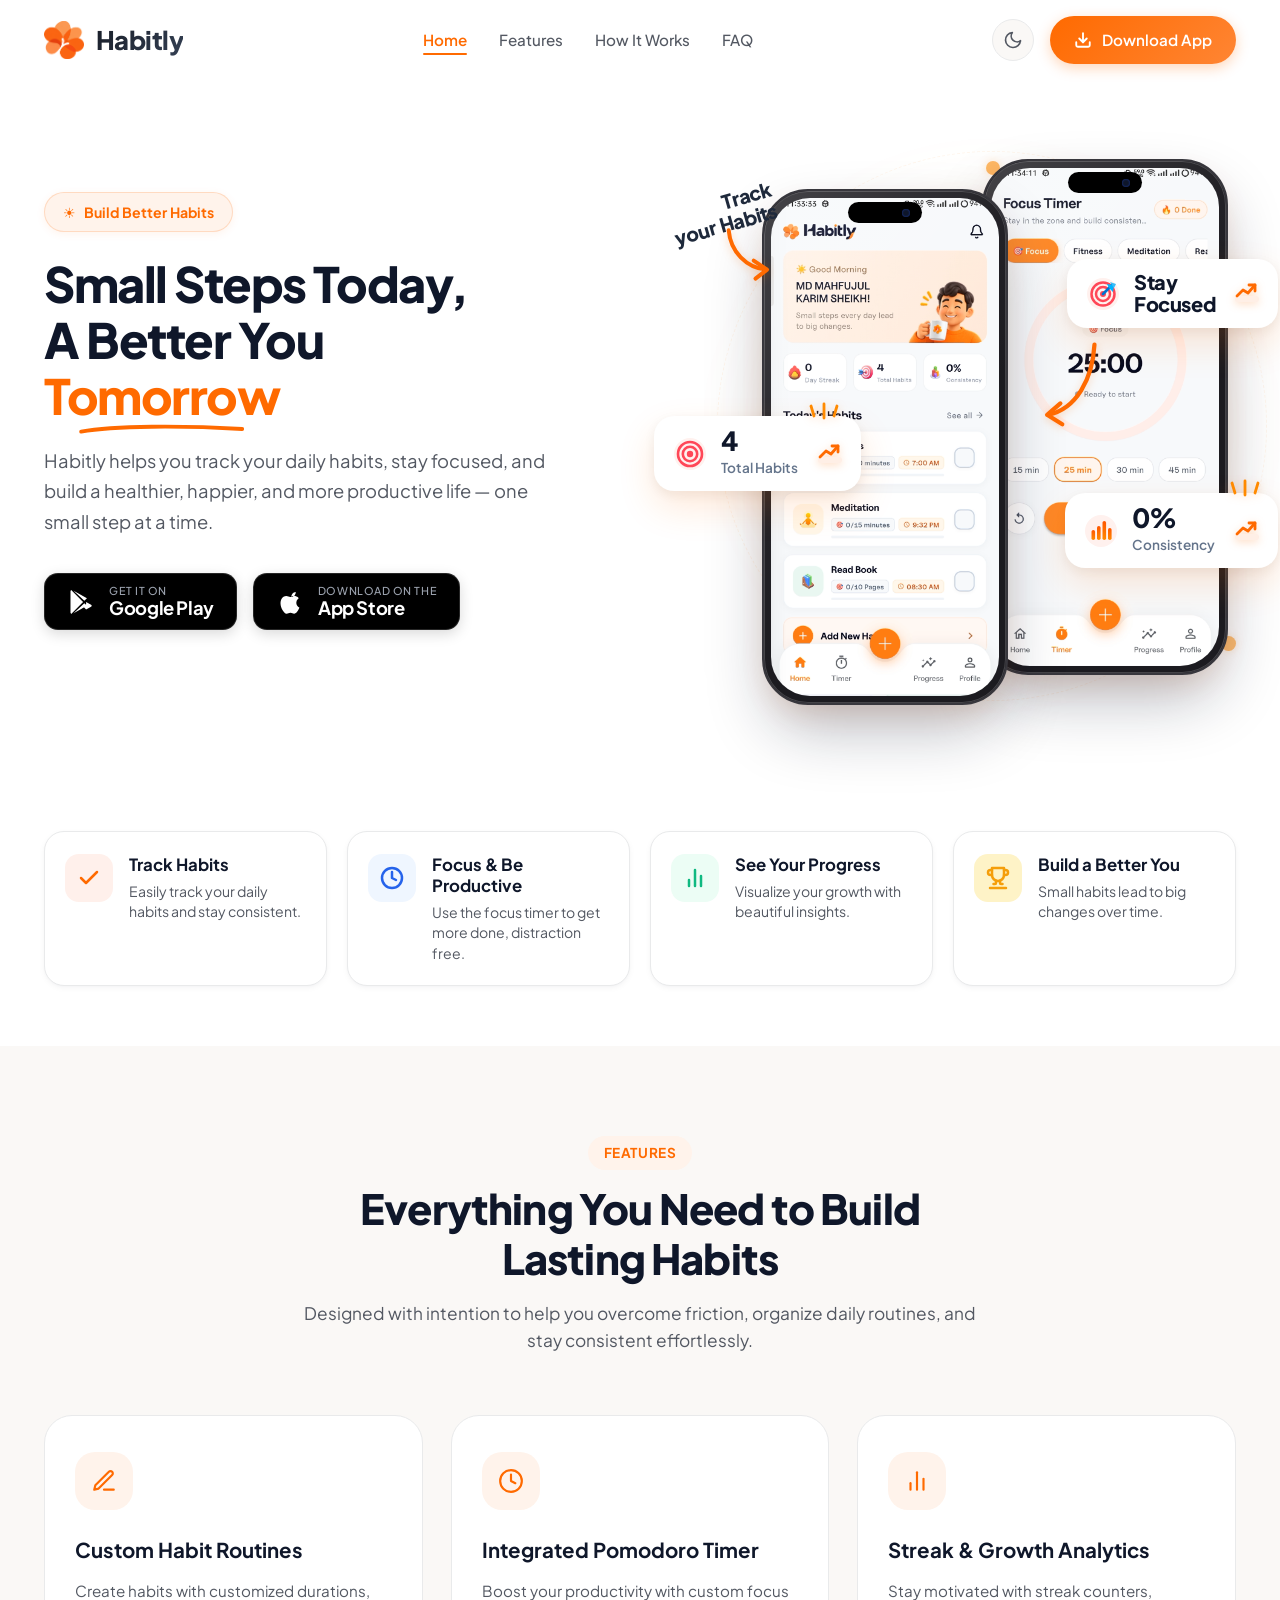
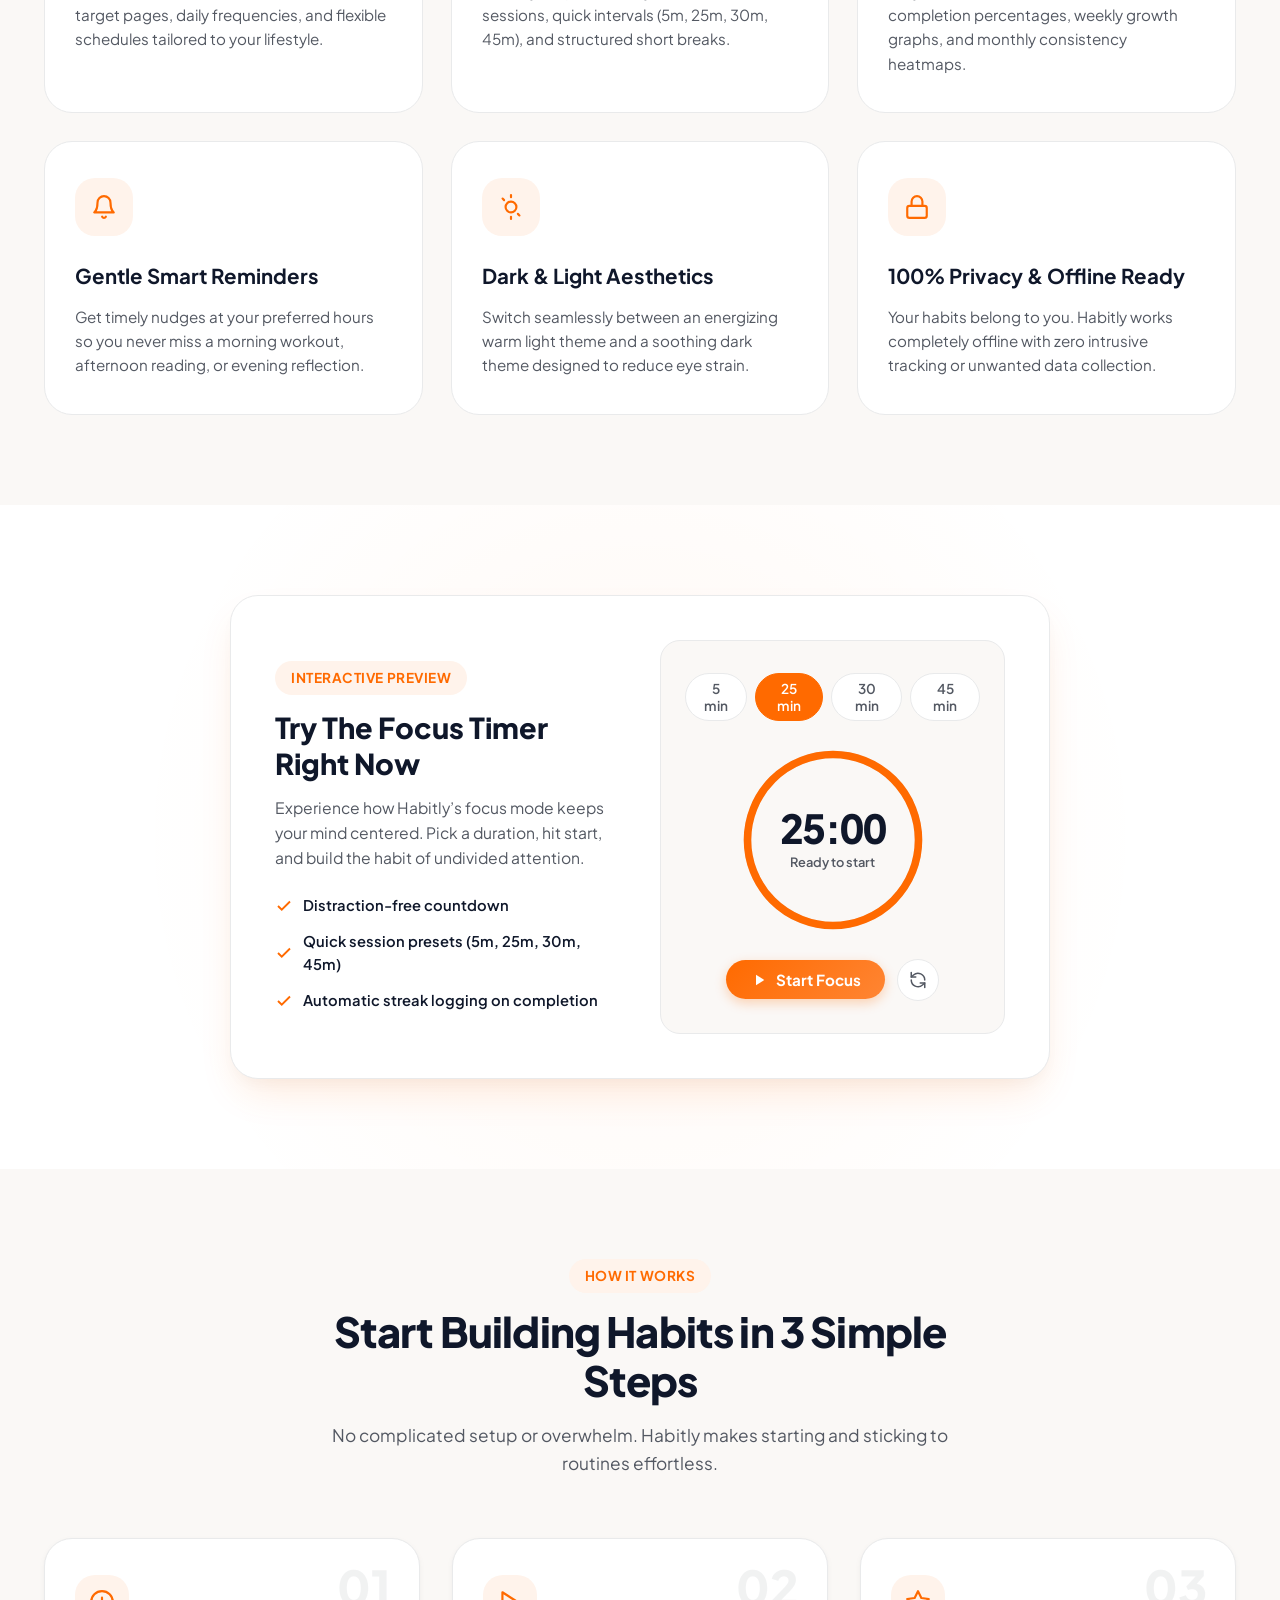
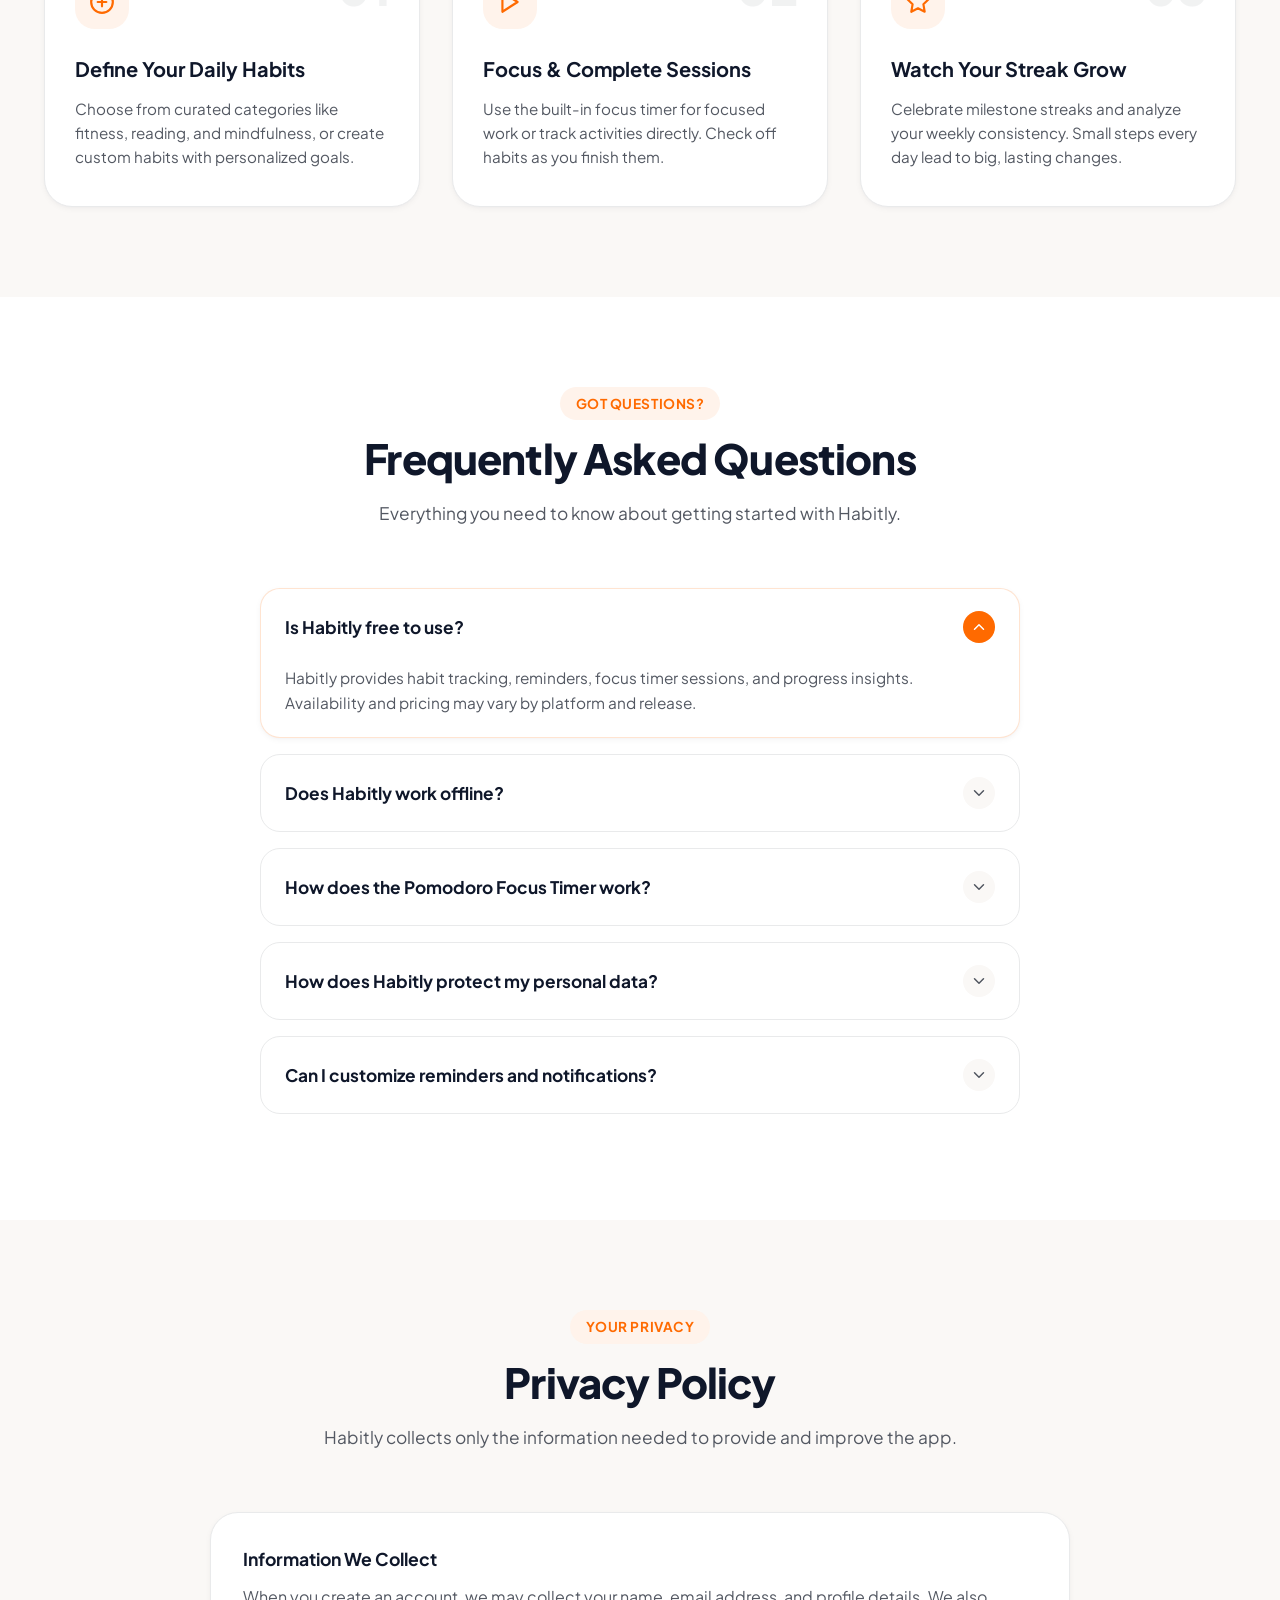
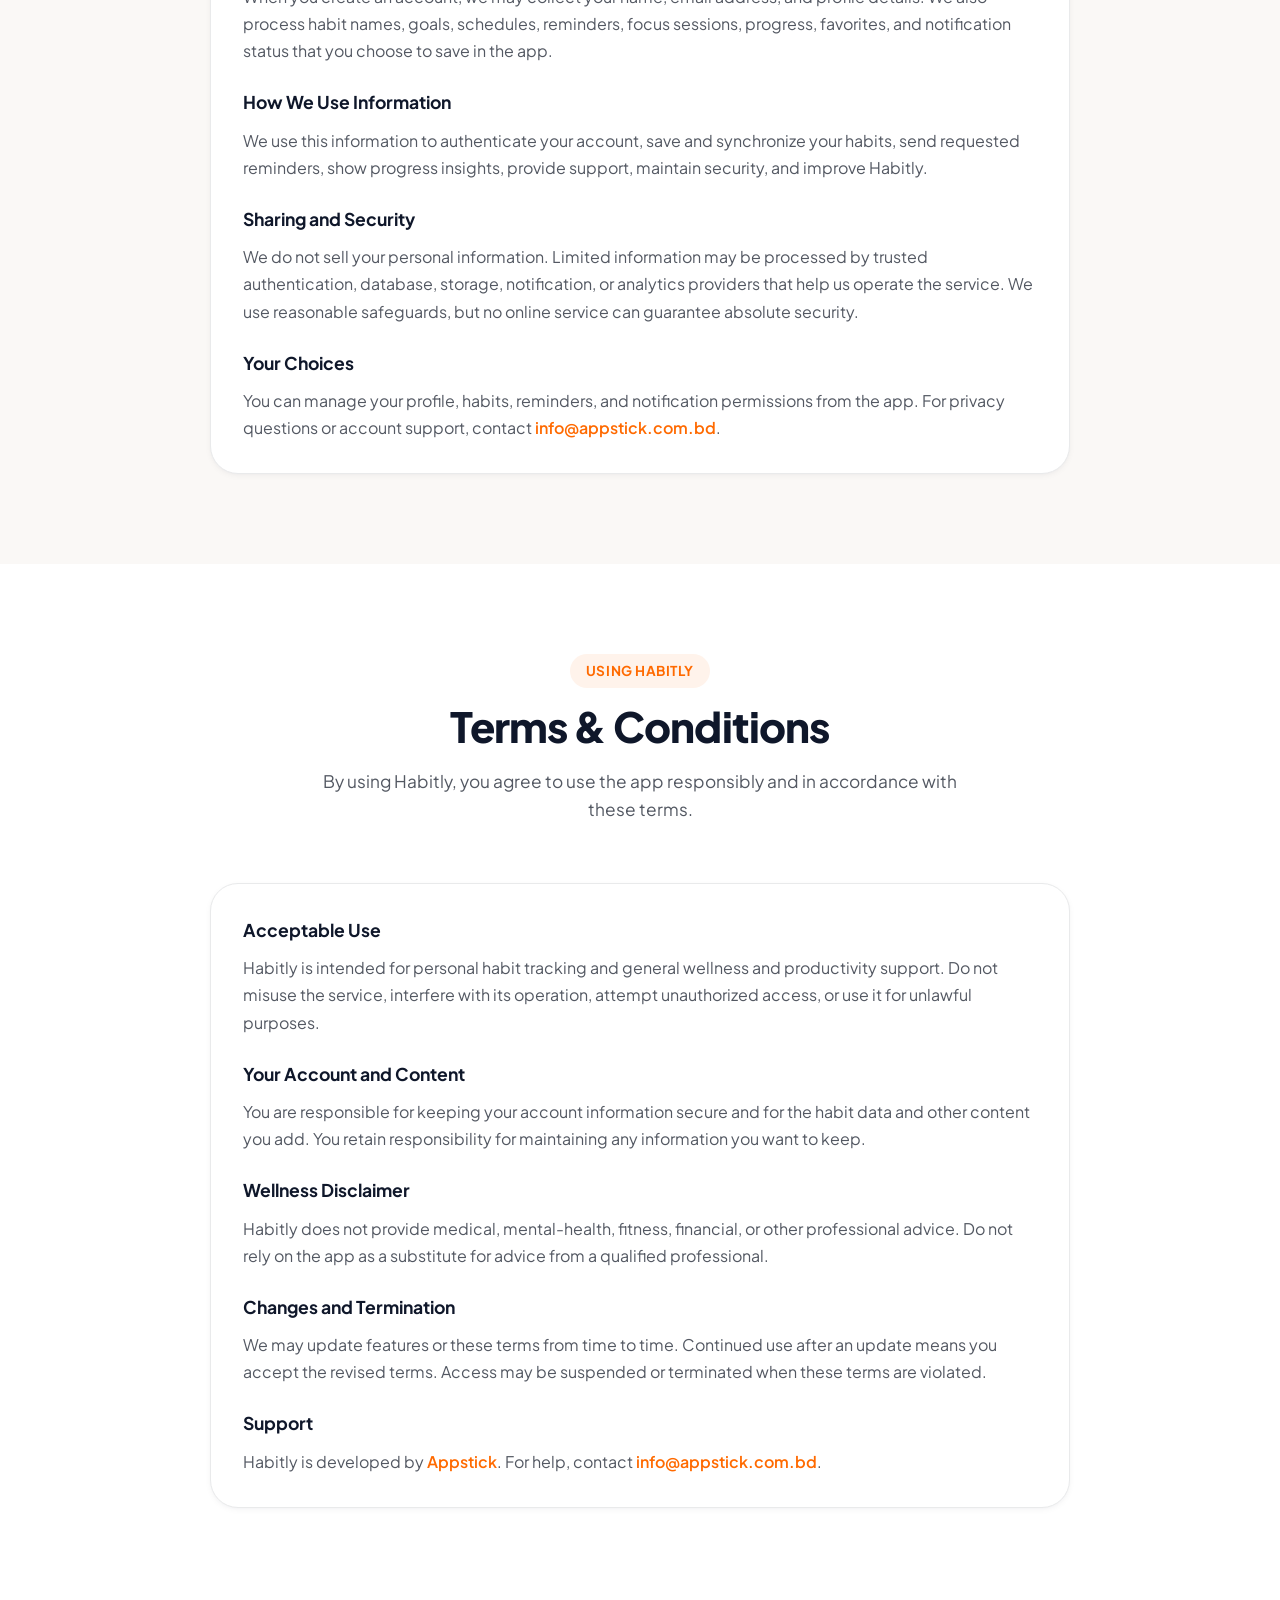
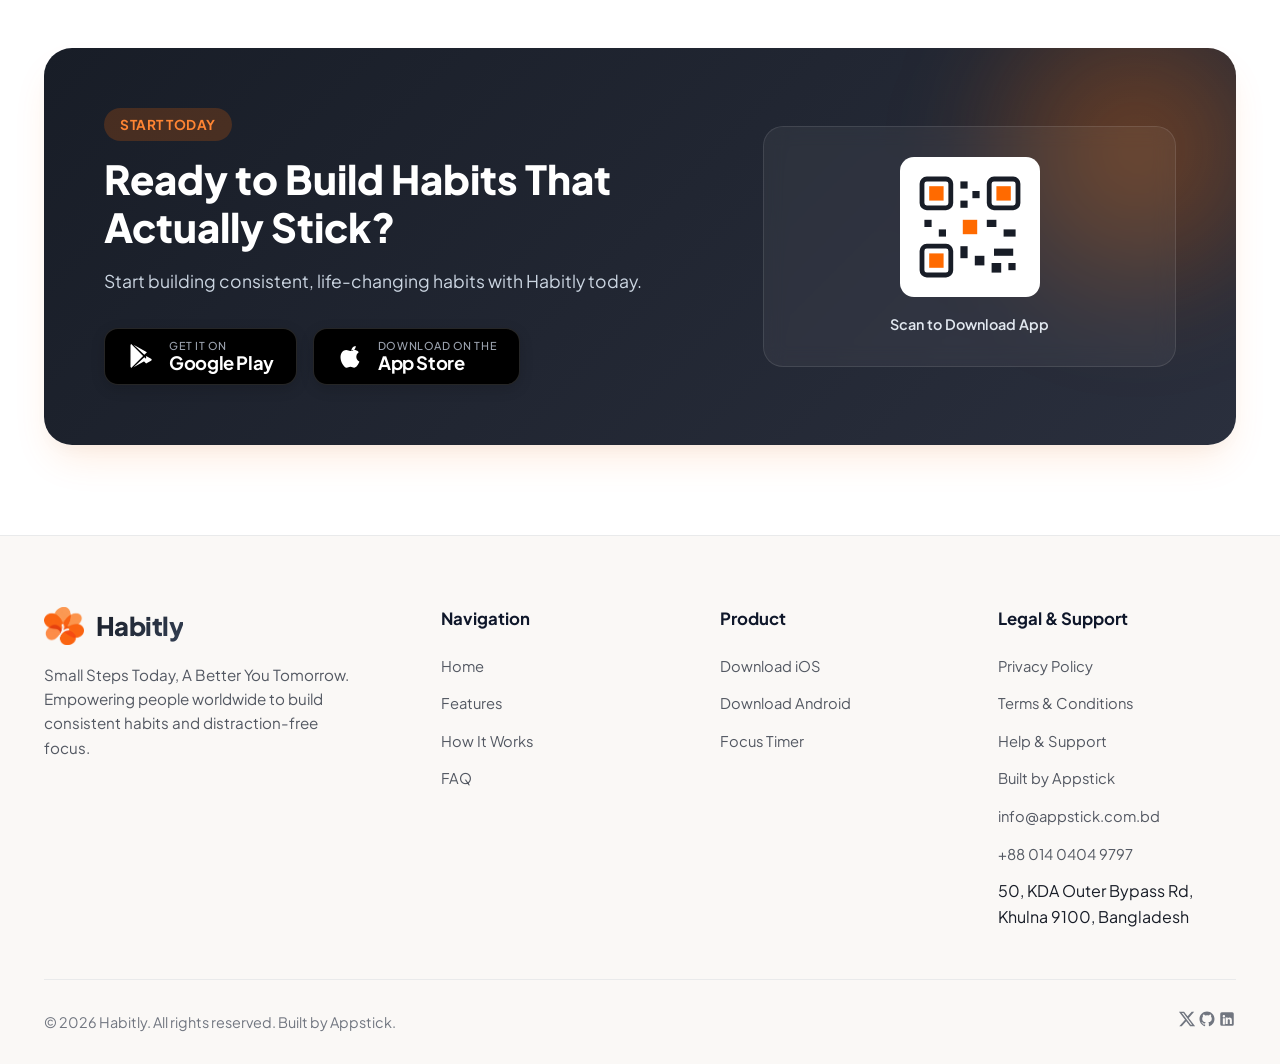
==== index.html @ b9124f7c "feat: initialize landing page with responsive design, interactive timer, and assets" ====
<!DOCTYPE html>
<html lang="en">
<head>
  <meta charset="UTF-8">
  <meta name="viewport" content="width=device-width, initial-scale=1.0">
  <title>Habitly - Small Steps Today, A Better You Tomorrow</title>
  <meta name="description" content="Habitly helps you track daily habits, stay focused with an integrated Pomodoro timer, and build a healthier, happier, and more productive life.">
  <meta name="keywords" content="habit tracker, focus timer, pomodoro, productivity app, daily habits, habitly">
  <meta name="author" content="Habitly Team">

  <!-- Open Graph / Meta -->
  <meta property="og:type" content="website">
  <meta property="og:title" content="Habitly - Small Steps Today, A Better You Tomorrow">
  <meta property="og:description" content="Track daily habits, stay focused, and visualize your progress with Habitly.">
  <meta property="og:image" content="assets/images/app_icon.png">

  <!-- Favicon -->
  <link rel="icon" type="image/png" href="assets/images/favicon.png">

  <!-- Google Fonts: Plus Jakarta Sans & Caveat -->
  <link rel="preconnect" href="https://fonts.googleapis.com">
  <link rel="preconnect" href="https://fonts.gstatic.com" crossorigin>
  <link href="https://fonts.googleapis.com/css2?family=Caveat:wght@600;700&family=Plus+Jakarta+Sans:wght@400;500;600;700;800&display=swap" rel="stylesheet">

  <!-- Main Stylesheet -->
  <link rel="stylesheet" href="assets/css/style.css">
</head>
<body>

  <!-- ==========================================================================
       Header & Navigation
       ========================================================================== -->
  <header class="site-header">
    <div class="container">
      <nav class="navbar" aria-label="Main Navigation">
        <!-- Brand Logo -->
        <a href="#home" class="brand-logo" aria-label="Habitly Home">
          <img src="assets/images/app_icon.png" alt="Habitly Logo Icon" class="brand-icon">
          <span class="brand-name">Habitly</span>
        </a>

        <!-- Desktop Navigation Menu -->
        <ul class="nav-menu">
          <li><a href="#home" class="nav-link active">Home</a></li>
          <li><a href="#features" class="nav-link">Features</a></li>
          <li><a href="#how-it-works" class="nav-link">How It Works</a></li>
          <li><a href="#faq" class="nav-link">FAQ</a></li>
        </ul>

        <!-- Header Actions -->
        <div class="header-actions">
          <!-- Theme Toggle -->
          <button id="theme-toggle-btn" class="theme-toggle-btn" aria-label="Toggle dark/light mode">
            <!-- Moon icon (for light mode) -->
            <svg class="moon-icon" width="20" height="20" viewBox="0 0 24 24" fill="none" stroke="currentColor" stroke-width="2" stroke-linecap="round" stroke-linejoin="round">
              <path d="M21 12.79A9 9 0 1 1 11.21 3 7 7 0 0 0 21 12.79z"></path>
            </svg>
            <!-- Sun icon (for dark mode) -->
            <svg class="sun-icon" width="20" height="20" viewBox="0 0 24 24" fill="none" stroke="currentColor" stroke-width="2" stroke-linecap="round" stroke-linejoin="round">
              <circle cx="12" cy="12" r="5"></circle>
              <line x1="12" y1="1" x2="12" y2="3"></line>
              <line x1="12" y1="21" x2="12" y2="23"></line>
              <line x1="4.22" y1="4.22" x2="5.64" y2="5.64"></line>
              <line x1="18.36" y1="18.36" x2="19.78" y2="19.78"></line>
              <line x1="1" y1="12" x2="3" y2="12"></line>
              <line x1="21" y1="12" x2="23" y2="12"></line>
              <line x1="4.22" y1="19.78" x2="5.64" y2="18.36"></line>
              <line x1="18.36" y1="5.64" x2="19.78" y2="4.22"></line>
            </svg>
          </button>

          <!-- Download App CTA -->
          <a href="#download" class="btn-primary">
            <svg width="18" height="18" viewBox="0 0 24 24" fill="none" stroke="currentColor" stroke-width="2.5" stroke-linecap="round" stroke-linejoin="round">
              <path d="M21 15v4a2 2 0 0 1-2 2H5a2 2 0 0 1-2-2v-4"></path>
              <polyline points="7 10 12 15 17 10"></polyline>
              <line x1="12" y1="15" x2="12" y2="3"></line>
            </svg>
            <span>Download App</span>
          </a>

          <!-- Mobile Hamburger Toggle -->
          <button class="mobile-nav-toggle" aria-label="Open mobile menu">
            <span></span>
            <span></span>
            <span></span>
          </button>
        </div>
      </nav>
    </div>
  </header>

  <!-- ==========================================================================
       Hero Section
       ========================================================================== -->
  <section class="hero-section" id="home">
    <div class="container">
      <div class="hero-grid">

        <!-- Left Column: Copy & CTAs -->
        <div class="hero-content">
          <!-- Badge -->
          <div class="hero-badge">
            <span>☀️</span>
            <span>Build Better Habits</span>
          </div>

          <!-- Main Headline -->
          <h1 class="hero-title">
            Small Steps Today, <br>
            A Better You <br>
            <span class="hero-title-highlight">
              Tomorrow
              <!-- Hand-drawn SVG Underline Effect -->
              <svg class="hero-title-brush" viewBox="0 0 190 16" fill="none" xmlns="http://www.w3.org/2000/svg">
                <path d="M3 11C40 4 120 4 187 8" stroke="#FF6A00" stroke-width="4.5" stroke-linecap="round"/>
              </svg>
            </span>
          </h1>

          <!-- Subtitle -->
          <p class="hero-subtitle">
            Habitly helps you track your daily habits, stay focused, and build a healthier, happier, and more productive life — one small step at a time.
          </p>

          <!-- Store Badges -->
          <div class="store-buttons">
            <!-- Google Play Button -->
            <a href="https://play.google.com" target="_blank" rel="noopener noreferrer" class="store-btn">
              <span class="store-btn-icon">
                <svg viewBox="0 0 24 24" fill="currentColor">
                  <path d="M3.609 1.814L13.793 12 3.61 22.186a1.996 1.996 0 0 1-.61-.954V2.768c.08-.363.292-.699.609-.954zm11.238 11.24l2.25 2.25-11.458 6.445 9.208-8.695zm0-2.108L5.639 2.25l11.457 6.446-2.249 2.25zm1.536 1.054l4.225 2.376c.799.45.799 1.187 0 1.636l-4.225 2.377-2.09-2.09 2.09-2.299z"/>
                </svg>
              </span>
              <div class="store-btn-text">
                <span class="store-btn-sub">GET IT ON</span>
                <span class="store-btn-main">Google Play</span>
              </div>
            </a>

            <!-- App Store Button -->
            <a href="https://apple.com/app-store" target="_blank" rel="noopener noreferrer" class="store-btn">
              <span class="store-btn-icon">
                <svg viewBox="0 0 24 24" fill="currentColor">
                  <path d="M18.71 19.5c-.83 1.24-1.71 2.45-3.05 2.47-1.34.03-1.77-.79-3.29-.79-1.53 0-2 .77-3.27.82-1.31.05-2.3-1.32-3.14-2.53C4.25 17 2.94 12.45 4.7 9.39c.87-1.52 2.43-2.48 4.12-2.51 1.28-.02 2.5.87 3.29.87.78 0 2.26-1.07 3.81-.91.65.03 2.47.26 3.64 1.98-.09.06-2.17 1.28-2.15 3.81.03 3.02 2.65 4.03 2.68 4.04-.03.07-.42 1.44-1.38 2.83M15.97 6.37c.63-.76 1.05-1.81.93-2.87-1 .04-2.18.66-2.83 1.42-.58.67-.99 1.74-.88 2.78 1.12.09 2.15-.57 2.78-1.33z"/>
                </svg>
              </span>
              <div class="store-btn-text">
                <span class="store-btn-sub">Download on the</span>
                <span class="store-btn-main">App Store</span>
              </div>
            </a>
          </div>

        </div>

        <!-- Right Column: Habitly App Showcase (Pixel-Perfect Coded Dual iPhone 15 Pro Showcase) -->
        <div class="hero-showcase" aria-label="Habitly App Showcase">
          <div class="showcase-stage">

            <!-- 1. Ambient Warm Glow & Concentric Waves -->
            <div class="stage-backdrop-glow" aria-hidden="true"></div>
            <div class="stage-backdrop-ring ring-1" aria-hidden="true"></div>
            <div class="stage-backdrop-ring ring-2" aria-hidden="true"></div>

            <!-- 2. Floating Orange Bokeh Dots -->
            <span class="stage-dot dot-1" aria-hidden="true"></span>
            <span class="stage-dot dot-2" aria-hidden="true"></span>
            <span class="stage-dot dot-3" aria-hidden="true"></span>
            <span class="stage-dot dot-4" aria-hidden="true"></span>
            <span class="stage-dot dot-5" aria-hidden="true"></span>

            <!-- 3. Top-Left Annotation: Track your Habits + Curved Doodle Arrow -->
            <div class="doodle-annotation doodle-track">
              <span class="doodle-text">Track<br>your Habits</span>
              <svg class="doodle-arrow arrow-track" viewBox="0 0 65 65" fill="none" xmlns="http://www.w3.org/2000/svg">
                <path d="M12 6 C 14 30, 32 48, 54 50" stroke="#FF6A00" stroke-width="4.5" stroke-linecap="round"/>
                <path d="M40 40 L 55 50 L 42 60" stroke="#FF6A00" stroke-width="4.5" stroke-linecap="round" stroke-linejoin="round"/>
              </svg>
            </div>

            <!-- 4. Left Phone Mockup: Home Dashboard (Tilted -6.5deg) -->
            <div class="phone-mockup phone-primary">
              <div class="phone-outer-frame">
                <!-- Dynamic Island -->
                <div class="phone-dynamic-island">
                  <span class="camera-lens"></span>
                </div>
                <!-- Glass Glare Reflection -->
                <div class="phone-glass-glare" aria-hidden="true"></div>
                <!-- App Screen Image -->
                <img
                  src="assets/images/screen_home.png"
                  alt="Habitly Daily Habits Dashboard"
                  class="phone-screen-img"
                  loading="eager"
                  draggable="false"
                >
              </div>
            </div>

            <!-- 5. Floating Badge 1: 4 Total Habits (Tilted -6.5deg, Left of Phone) -->
            <div class="floating-badge badge-habits">
              <!-- Radiant Sparkles Above -->
              <svg class="badge-sparkles sparkles-card1" width="30" height="18" viewBox="0 0 30 18" fill="none" xmlns="http://www.w3.org/2000/svg">
                <line x1="5" y1="14" x2="2" y2="4" stroke="#FF8A00" stroke-width="2.8" stroke-linecap="round"/>
                <line x1="15" y1="16" x2="15" y2="2" stroke="#FF8A00" stroke-width="2.8" stroke-linecap="round"/>
                <line x1="25" y1="14" x2="28" y2="4" stroke="#FF8A00" stroke-width="2.8" stroke-linecap="round"/>
              </svg>
              <div class="badge-card">
                <!-- Concentric Target Icon -->
                <div class="badge-icon-wrap target-icon">
                  <svg width="34" height="34" viewBox="0 0 34 34" fill="none" xmlns="http://www.w3.org/2000/svg">
                    <circle cx="17" cy="17" r="16" fill="#FFF1EE"/>
                    <circle cx="17" cy="17" r="12" stroke="#FF4757" stroke-width="2.6" fill="none"/>
                    <circle cx="17" cy="17" r="7.2" stroke="#FF4757" stroke-width="2.6" fill="none"/>
                    <circle cx="17" cy="17" r="3.2" fill="#FF4757"/>
                  </svg>
                </div>
                <!-- Numbers and Label -->
                <div class="badge-content">
                  <span class="badge-num">4</span>
                  <span class="badge-label">Total Habits</span>
                </div>
                <!-- 3D Trend Arrow -->
                <div class="badge-trend">
                  <svg width="28" height="22" viewBox="0 0 28 22" fill="none" xmlns="http://www.w3.org/2000/svg">
                    <rect x="2" y="14" width="24" height="6" rx="3" fill="#FFEFE6"/>
                    <path d="M4 14L10 8L15 11L22 3" stroke="#FF6A00" stroke-width="2.8" stroke-linecap="round" stroke-linejoin="round"/>
                    <path d="M16 3H22V9" stroke="#FF6A00" stroke-width="2.8" stroke-linecap="round" stroke-linejoin="round"/>
                  </svg>
                </div>
              </div>
            </div>

            <!-- 6. Right Phone Mockup: Focus Timer (Tilted +9.5deg, Behind Left Phone) -->
            <div class="phone-mockup phone-secondary">
              <div class="phone-outer-frame">
                <!-- Dynamic Island -->
                <div class="phone-dynamic-island">
                  <span class="camera-lens"></span>
                </div>
                <!-- Glass Glare Reflection -->
                <div class="phone-glass-glare" aria-hidden="true"></div>
                <!-- App Screen Image -->
                <img
                  src="assets/images/screen_timer.png"
                  alt="Habitly Focus Timer Screen"
                  class="phone-screen-img"
                  loading="eager"
                  draggable="false"
                >
              </div>
            </div>

            <!-- 7. Floating Badge 2: Stay Focused (Tilted +9.5deg, Top-Right) -->
            <div class="floating-badge badge-focus">
              <div class="badge-card">
                <!-- Target with Cyan Dart Pin -->
                <div class="badge-icon-wrap target-dart-icon">
                  <svg width="36" height="36" viewBox="0 0 36 36" fill="none" xmlns="http://www.w3.org/2000/svg">
                    <circle cx="18" cy="19" r="16" fill="#FFF1EE"/>
                    <circle cx="18" cy="19" r="11.5" stroke="#FF4757" stroke-width="2.5" fill="none"/>
                    <circle cx="18" cy="19" r="7" stroke="#FF4757" stroke-width="2.5" fill="none"/>
                    <circle cx="18" cy="19" r="3" fill="#FF4757"/>
                    <!-- Sky Blue Dart pinned in center (18, 19) -->
                    <path d="M18 19L27 10" stroke="#0072CE" stroke-width="2.8" stroke-linecap="round"/>
                    <path d="M22 9L29 10L28 17L24 13Z" fill="#00B2FF"/>
                    <path d="M25 7L31 9L29 13Z" fill="#38BDF8"/>
                  </svg>
                </div>
                <!-- Text -->
                <div class="badge-content">
                  <span class="badge-title">Stay<br>Focused</span>
                </div>
                <!-- 3D Trend Arrow -->
                <div class="badge-trend">
                  <svg width="28" height="22" viewBox="0 0 28 22" fill="none" xmlns="http://www.w3.org/2000/svg">
                    <rect x="2" y="14" width="24" height="6" rx="3" fill="#FFEFE6"/>
                    <path d="M4 14L10 8L15 11L22 3" stroke="#FF6A00" stroke-width="2.8" stroke-linecap="round" stroke-linejoin="round"/>
                    <path d="M16 3H22V9" stroke="#FF6A00" stroke-width="2.8" stroke-linecap="round" stroke-linejoin="round"/>
                  </svg>
                </div>
              </div>
            </div>

            <!-- 8. Right Doodle Arrow: Curves down-left pointing to 25:00 Focus Timer -->
            <div class="doodle-annotation doodle-focus">
              <svg class="doodle-arrow arrow-focus" viewBox="0 0 70 95" fill="none" xmlns="http://www.w3.org/2000/svg">
                <path d="M64 6 C 62 42, 45 74, 15 80" stroke="#FF6A00" stroke-width="4.5" stroke-linecap="round"/>
                <path d="M28 68 L 14 80 L 30 90" stroke="#FF6A00" stroke-width="4.5" stroke-linecap="round" stroke-linejoin="round"/>
              </svg>
            </div>

            <!-- 9. Floating Badge 3: 0% Consistency (Tilted +9.5deg, Bottom-Right) -->
            <div class="floating-badge badge-consistency">
              <!-- Radiant Sparkles Above -->
              <svg class="badge-sparkles sparkles-right" width="30" height="18" viewBox="0 0 30 18" fill="none" xmlns="http://www.w3.org/2000/svg">
                <line x1="5" y1="14" x2="2" y2="4" stroke="#FF8A00" stroke-width="2.8" stroke-linecap="round"/>
                <line x1="15" y1="16" x2="15" y2="2" stroke="#FF8A00" stroke-width="2.8" stroke-linecap="round"/>
                <line x1="25" y1="14" x2="28" y2="4" stroke="#FF8A00" stroke-width="2.8" stroke-linecap="round"/>
              </svg>
              <div class="badge-card">
                <!-- 4 Orange Gradient Bars -->
                <div class="badge-icon-wrap bars-icon">
                  <svg width="36" height="36" viewBox="0 0 36 36" fill="none" xmlns="http://www.w3.org/2000/svg">
                    <circle cx="18" cy="18" r="16" fill="#FFF1EE"/>
                    <rect x="8.5" y="17" width="3.6" height="10" rx="1.8" fill="url(#orangeBarGrad)"/>
                    <rect x="14" y="13" width="3.6" height="14" rx="1.8" fill="url(#orangeBarGrad)"/>
                    <rect x="19.5" y="8" width="3.6" height="19" rx="1.8" fill="url(#orangeBarGrad)"/>
                    <rect x="25" y="15" width="3.6" height="12" rx="1.8" fill="url(#orangeBarGrad)"/>
                    <defs>
                      <linearGradient id="orangeBarGrad" x1="0" y1="0" x2="0" y2="1">
                        <stop offset="0%" stop-color="#FF5500"/>
                        <stop offset="100%" stop-color="#FF8A00"/>
                      </linearGradient>
                    </defs>
                  </svg>
                </div>
                <!-- Number and Label -->
                <div class="badge-content">
                  <span class="badge-num">0%</span>
                  <span class="badge-label">Consistency</span>
                </div>
                <!-- 3D Trend Arrow -->
                <div class="badge-trend">
                  <svg width="28" height="22" viewBox="0 0 28 22" fill="none" xmlns="http://www.w3.org/2000/svg">
                    <rect x="2" y="14" width="24" height="6" rx="3" fill="#FFEFE6"/>
                    <path d="M4 14L10 8L15 11L22 3" stroke="#FF6A00" stroke-width="2.8" stroke-linecap="round" stroke-linejoin="round"/>
                    <path d="M16 3H22V9" stroke="#FF6A00" stroke-width="2.8" stroke-linecap="round" stroke-linejoin="round"/>
                  </svg>
                </div>
              </div>
            </div>

          </div>
        </div>

      </div>
    </div>
  </section>

  <!-- ==========================================================================
       Highlights Ribbon (4 Feature Badges from Mockup)
       ========================================================================== -->
  <section class="highlights-ribbon">
    <div class="container">
      <div class="highlights-grid">

        <!-- Card 1: Track Habits -->
        <div class="highlight-card">
          <div class="highlight-icon-box orange">
            <svg width="24" height="24" viewBox="0 0 24 24" fill="none" stroke="currentColor" stroke-width="2.5" stroke-linecap="round" stroke-linejoin="round">
              <polyline points="20 6 9 17 4 12"></polyline>
            </svg>
          </div>
          <div class="highlight-info">
            <h3>Track Habits</h3>
            <p>Easily track your daily habits and stay consistent.</p>
          </div>
        </div>

        <!-- Card 2: Focus & Be Productive -->
        <div class="highlight-card">
          <div class="highlight-icon-box blue">
            <svg width="24" height="24" viewBox="0 0 24 24" fill="none" stroke="currentColor" stroke-width="2.5" stroke-linecap="round" stroke-linejoin="round">
              <circle cx="12" cy="12" r="10"></circle>
              <polyline points="12 6 12 12 16 14"></polyline>
            </svg>
          </div>
          <div class="highlight-info">
            <h3>Focus & Be Productive</h3>
            <p>Use the focus timer to get more done, distraction free.</p>
          </div>
        </div>

        <!-- Card 3: See Your Progress -->
        <div class="highlight-card">
          <div class="highlight-icon-box green">
            <svg width="24" height="24" viewBox="0 0 24 24" fill="none" stroke="currentColor" stroke-width="2.5" stroke-linecap="round" stroke-linejoin="round">
              <line x1="18" y1="20" x2="18" y2="10"></line>
              <line x1="12" y1="20" x2="12" y2="4"></line>
              <line x1="6" y1="20" x2="6" y2="14"></line>
            </svg>
          </div>
          <div class="highlight-info">
            <h3>See Your Progress</h3>
            <p>Visualize your growth with beautiful insights.</p>
          </div>
        </div>

        <!-- Card 4: Build a Better You -->
        <div class="highlight-card">
          <div class="highlight-icon-box yellow">
            <svg width="24" height="24" viewBox="0 0 24 24" fill="none" stroke="currentColor" stroke-width="2.5" stroke-linecap="round" stroke-linejoin="round">
              <path d="M6 9H4.5a2.5 2.5 0 0 1 0-5H6"></path>
              <path d="M18 9h1.5a2.5 2.5 0 0 0 0-5H18"></path>
              <path d="M4 22h16"></path>
              <path d="M10 14.66V17c0 .55-.45 1-1 1H7.5"></path>
              <path d="M14 14.66V17c0 .55.45 1 1 1h1.5"></path>
              <path d="M18 2H6v7a6 6 0 0 0 12 0V2Z"></path>
            </svg>
          </div>
          <div class="highlight-info">
            <h3>Build a Better You</h3>
            <p>Small habits lead to big changes over time.</p>
          </div>
        </div>

      </div>
    </div>
  </section>

  <!-- ==========================================================================
       Features Section
       ========================================================================== -->
  <section class="section-padding section-alt" id="features">
    <div class="container">
      <div class="section-header">
        <span class="section-tag">Features</span>
        <h2 class="section-title">Everything You Need to Build Lasting Habits</h2>
        <p class="section-subtitle">
          Designed with intention to help you overcome friction, organize daily routines, and stay consistent effortlessly.
        </p>
      </div>

      <div class="features-grid">
        <!-- Feature 1 -->
        <div class="feature-box">
          <div class="feature-icon-wrapper">
            <svg width="26" height="26" viewBox="0 0 24 24" fill="none" stroke="currentColor" stroke-width="2" stroke-linecap="round" stroke-linejoin="round">
              <path d="M12 20h9"></path>
              <path d="M16.5 3.5a2.121 2.121 0 0 1 3 3L7 19l-4 1 1-4L16.5 3.5z"></path>
            </svg>
          </div>
          <h3>Custom Habit Routines</h3>
          <p>Create habits with customized durations, target pages, daily frequencies, and flexible schedules tailored to your lifestyle.</p>
        </div>

        <!-- Feature 2 -->
        <div class="feature-box">
          <div class="feature-icon-wrapper">
            <svg width="26" height="26" viewBox="0 0 24 24" fill="none" stroke="currentColor" stroke-width="2" stroke-linecap="round" stroke-linejoin="round">
              <circle cx="12" cy="12" r="10"></circle>
              <polyline points="12 6 12 12 16 14"></polyline>
            </svg>
          </div>
          <h3>Integrated Pomodoro Timer</h3>
          <p>Boost your productivity with custom focus sessions, quick intervals (5m, 25m, 30m, 45m), and structured short breaks.</p>
        </div>

        <!-- Feature 3 -->
        <div class="feature-box">
          <div class="feature-icon-wrapper">
            <svg width="26" height="26" viewBox="0 0 24 24" fill="none" stroke="currentColor" stroke-width="2" stroke-linecap="round" stroke-linejoin="round">
              <path d="M18 20V10"></path>
              <path d="M12 20V4"></path>
              <path d="M6 20v-6"></path>
            </svg>
          </div>
          <h3>Streak & Growth Analytics</h3>
          <p>Stay motivated with streak counters, completion percentages, weekly growth graphs, and monthly consistency heatmaps.</p>
        </div>

        <!-- Feature 4 -->
        <div class="feature-box">
          <div class="feature-icon-wrapper">
            <svg width="26" height="26" viewBox="0 0 24 24" fill="none" stroke="currentColor" stroke-width="2" stroke-linecap="round" stroke-linejoin="round">
              <path d="M18 8A6 6 0 0 0 6 8c0 7-3 9-3 9h18s-3-2-3-9"></path>
              <path d="M13.73 21a2 2 0 0 1-3.46 0"></path>
            </svg>
          </div>
          <h3>Gentle Smart Reminders</h3>
          <p>Get timely nudges at your preferred hours so you never miss a morning workout, afternoon reading, or evening reflection.</p>
        </div>

        <!-- Feature 5 -->
        <div class="feature-box">
          <div class="feature-icon-wrapper">
            <svg width="26" height="26" viewBox="0 0 24 24" fill="none" stroke="currentColor" stroke-width="2" stroke-linecap="round" stroke-linejoin="round">
              <circle cx="12" cy="12" r="5"></circle>
              <line x1="12" y1="1" x2="12" y2="3"></line>
              <line x1="12" y1="21" x2="12" y2="23"></line>
              <line x1="4.22" y1="4.22" x2="5.64" y2="5.64"></line>
              <line x1="18.36" y1="18.36" x2="19.78" y2="19.78"></line>
            </svg>
          </div>
          <h3>Dark & Light Aesthetics</h3>
          <p>Switch seamlessly between an energizing warm light theme and a soothing dark theme designed to reduce eye strain.</p>
        </div>

        <!-- Feature 6 -->
        <div class="feature-box">
          <div class="feature-icon-wrapper">
            <svg width="26" height="26" viewBox="0 0 24 24" fill="none" stroke="currentColor" stroke-width="2" stroke-linecap="round" stroke-linejoin="round">
              <rect x="3" y="11" width="18" height="11" rx="2" ry="2"></rect>
              <path d="M7 11V7a5 5 0 0 1 10 0v4"></path>
            </svg>
          </div>
          <h3>100% Privacy & Offline Ready</h3>
          <p>Your habits belong to you. Habitly works completely offline with zero intrusive tracking or unwanted data collection.</p>
        </div>
      </div>
    </div>
  </section>

  <!-- ==========================================================================
       Interactive Focus Timer Live Widget
       ========================================================================== -->
  <section class="section-padding timer-demo-section">
    <div class="container">
      <div class="timer-demo-card">
        <!-- Info Column -->
        <div class="timer-demo-info">
          <span class="section-tag">Interactive Preview</span>
          <h3>Try The Focus Timer Right Now</h3>
          <p>
            Experience how Habitly’s focus mode keeps your mind centered. Pick a duration, hit start, and build the habit of undivided attention.
          </p>
          <ul class="timer-demo-features">
            <li>
              <svg width="18" height="18" viewBox="0 0 24 24" fill="none" stroke="currentColor" stroke-width="2.5"><polyline points="20 6 9 17 4 12"/></svg>
              <span>Distraction-free countdown</span>
            </li>
            <li>
              <svg width="18" height="18" viewBox="0 0 24 24" fill="none" stroke="currentColor" stroke-width="2.5"><polyline points="20 6 9 17 4 12"/></svg>
              <span>Quick session presets (5m, 25m, 30m, 45m)</span>
            </li>
            <li>
              <svg width="18" height="18" viewBox="0 0 24 24" fill="none" stroke="currentColor" stroke-width="2.5"><polyline points="20 6 9 17 4 12"/></svg>
              <span>Automatic streak logging on completion</span>
            </li>
          </ul>
        </div>

        <!-- Interactive Widget Column -->
        <div class="interactive-timer">
          <!-- Preset Chips -->
          <div class="timer-preset-chips">
            <button class="preset-chip" data-minutes="5">5 min</button>
            <button class="preset-chip active" data-minutes="25">25 min</button>
            <button class="preset-chip" data-minutes="30">30 min</button>
            <button class="preset-chip" data-minutes="45">45 min</button>
          </div>

          <!-- Circular SVG Progress Ring -->
          <div class="timer-circle-wrapper">
            <svg class="timer-svg" viewBox="0 0 200 200">
              <circle class="timer-bg-circle" cx="100" cy="100" r="90"></circle>
              <circle class="timer-progress-circle" cx="100" cy="100" r="90"></circle>
            </svg>
            <div class="timer-time-display">
              <span id="timer-digits" class="timer-digits">25:00</span>
              <span id="timer-status" class="timer-status-text">Ready to start</span>
            </div>
          </div>

          <!-- Timer Actions -->
          <div class="timer-actions">
            <button id="timer-toggle-btn" class="timer-btn-toggle">
              <svg width="18" height="18" viewBox="0 0 24 24" fill="currentColor">
                <path d="M8 5v14l11-7z"/>
              </svg>
              <span>Start Focus</span>
            </button>
            <button id="timer-reset-btn" class="timer-btn-reset" aria-label="Reset Timer">
              <svg width="18" height="18" viewBox="0 0 24 24" fill="none" stroke="currentColor" stroke-width="2" stroke-linecap="round" stroke-linejoin="round">
                <path d="M3 2v6h6"></path>
                <path d="M21 12A9 9 0 0 0 6 5.3L3 8"></path>
                <path d="M21 22v-6h-6"></path>
                <path d="M3 12a9 9 0 0 0 15 6.7l3-2.7"></path>
              </svg>
            </button>
          </div>
        </div>
      </div>
    </div>
  </section>

  <!-- ==========================================================================
       How It Works Section
       ========================================================================== -->
  <section class="section-padding section-alt" id="how-it-works">
    <div class="container">
      <div class="section-header">
        <span class="section-tag">How It Works</span>
        <h2 class="section-title">Start Building Habits in 3 Simple Steps</h2>
        <p class="section-subtitle">
          No complicated setup or overwhelm. Habitly makes starting and sticking to routines effortless.
        </p>
      </div>

      <div class="steps-grid">
        <!-- Step 1 -->
        <div class="step-card">
          <span class="step-number">01</span>
          <div class="step-icon-box">
            <svg width="26" height="26" viewBox="0 0 24 24" fill="none" stroke="currentColor" stroke-width="2" stroke-linecap="round" stroke-linejoin="round">
              <circle cx="12" cy="12" r="10"></circle>
              <line x1="12" y1="8" x2="12" y2="16"></line>
              <line x1="8" y1="12" x2="16" y2="12"></line>
            </svg>
          </div>
          <h3>Define Your Daily Habits</h3>
          <p>Choose from curated categories like fitness, reading, and mindfulness, or create custom habits with personalized goals.</p>
        </div>

        <!-- Step 2 -->
        <div class="step-card">
          <span class="step-number">02</span>
          <div class="step-icon-box">
            <svg width="26" height="26" viewBox="0 0 24 24" fill="none" stroke="currentColor" stroke-width="2" stroke-linecap="round" stroke-linejoin="round">
              <polygon points="5 3 19 12 5 21 5 3"></polygon>
            </svg>
          </div>
          <h3>Focus & Complete Sessions</h3>
          <p>Use the built-in focus timer for focused work or track activities directly. Check off habits as you finish them.</p>
        </div>

        <!-- Step 3 -->
        <div class="step-card">
          <span class="step-number">03</span>
          <div class="step-icon-box">
            <svg width="26" height="26" viewBox="0 0 24 24" fill="none" stroke="currentColor" stroke-width="2" stroke-linecap="round" stroke-linejoin="round">
              <path d="M12 2l3.09 6.26L22 9.27l-5 4.87 1.18 6.88L12 17.77l-6.18 3.25L7 14.14 2 9.27l6.91-1.01L12 2z"></path>
            </svg>
          </div>
          <h3>Watch Your Streak Grow</h3>
          <p>Celebrate milestone streaks and analyze your weekly consistency. Small steps every day lead to big, lasting changes.</p>
        </div>
      </div>
    </div>
  </section>

  <!-- ==========================================================================
       Frequently Asked Questions (FAQ)
       ========================================================================== -->
  <section class="section-padding" id="faq">
    <div class="container">
      <div class="section-header">
        <span class="section-tag">Got Questions?</span>
        <h2 class="section-title">Frequently Asked Questions</h2>
        <p class="section-subtitle">
          Everything you need to know about getting started with Habitly.
        </p>
      </div>

      <div class="faq-wrapper">
        <!-- Question 1 -->
        <div class="faq-item active">
          <button class="faq-question">
            <span>Is Habitly free to use?</span>
            <div class="faq-icon">
              <svg width="18" height="18" viewBox="0 0 24 24" fill="none" stroke="currentColor" stroke-width="2" stroke-linecap="round" stroke-linejoin="round"><polyline points="6 9 12 15 18 9"></polyline></svg>
            </div>
          </button>
          <div class="faq-answer">
            <p>Habitly provides habit tracking, reminders, focus timer sessions, and progress insights. Availability and pricing may vary by platform and release.</p>
          </div>
        </div>

        <!-- Question 2 -->
        <div class="faq-item">
          <button class="faq-question">
            <span>Does Habitly work offline?</span>
            <div class="faq-icon">
              <svg width="18" height="18" viewBox="0 0 24 24" fill="none" stroke="currentColor" stroke-width="2" stroke-linecap="round" stroke-linejoin="round"><polyline points="6 9 12 15 18 9"></polyline></svg>
            </div>
          </button>
          <div class="faq-answer">
            <p>Some features can work without a network connection, while sign-in, cloud synchronization, and other connected features require internet access.</p>
          </div>
        </div>

        <!-- Question 3 -->
        <div class="faq-item">
          <button class="faq-question">
            <span>How does the Pomodoro Focus Timer work?</span>
            <div class="faq-icon">
              <svg width="18" height="18" viewBox="0 0 24 24" fill="none" stroke="currentColor" stroke-width="2" stroke-linecap="round" stroke-linejoin="round"><polyline points="6 9 12 15 18 9"></polyline></svg>
            </div>
          </button>
          <div class="faq-answer">
            <p>The timer allows you to start focused sessions (default 25 minutes) with structured breaks. When you finish a session attached to a habit (like reading or meditation), it automatically counts towards your daily progress.</p>
          </div>
        </div>

        <!-- Question 4 -->
        <div class="faq-item">
          <button class="faq-question">
            <span>How does Habitly protect my personal data?</span>
            <div class="faq-icon">
              <svg width="18" height="18" viewBox="0 0 24 24" fill="none" stroke="currentColor" stroke-width="2" stroke-linecap="round" stroke-linejoin="round"><polyline points="6 9 12 15 18 9"></polyline></svg>
            </div>
          </button>
          <div class="faq-answer">
            <p>Habitly uses account and app data to provide its features. We do not sell personal data, and limited information may be processed by trusted infrastructure providers to operate and secure the service.</p>
          </div>
        </div>

        <!-- Question 5 -->
        <div class="faq-item">
          <button class="faq-question">
            <span>Can I customize reminders and notifications?</span>
            <div class="faq-icon">
              <svg width="18" height="18" viewBox="0 0 24 24" fill="none" stroke="currentColor" stroke-width="2" stroke-linecap="round" stroke-linejoin="round"><polyline points="6 9 12 15 18 9"></polyline></svg>
            </div>
          </button>
          <div class="faq-answer">
            <p>Yes. You can configure individual notification schedules for each habit, choosing exact times of day and repeat days so you stay consistent on your own terms.</p>
          </div>
        </div>
      </div>
    </div>
  </section>

  <!-- ==========================================================================
       Privacy Policy & Terms
       ========================================================================== -->
  <section class="section-padding section-alt legal-section" id="privacy">
    <div class="container">
      <div class="section-header">
        <span class="section-tag">Your Privacy</span>
        <h2 class="section-title">Privacy Policy</h2>
        <p class="section-subtitle">
          Habitly collects only the information needed to provide and improve the app.
        </p>
      </div>
      <div class="legal-content">
        <h3>Information We Collect</h3>
        <p>When you create an account, we may collect your name, email address, and profile details. We also process habit names, goals, schedules, reminders, focus sessions, progress, favorites, and notification status that you choose to save in the app.</p>
        <h3>How We Use Information</h3>
        <p>We use this information to authenticate your account, save and synchronize your habits, send requested reminders, show progress insights, provide support, maintain security, and improve Habitly.</p>
        <h3>Sharing and Security</h3>
        <p>We do not sell your personal information. Limited information may be processed by trusted authentication, database, storage, notification, or analytics providers that help us operate the service. We use reasonable safeguards, but no online service can guarantee absolute security.</p>
        <h3>Your Choices</h3>
        <p>You can manage your profile, habits, reminders, and notification permissions from the app. For privacy questions or account support, contact <a href="mailto:info@appstick.com.bd">info@appstick.com.bd</a>.</p>
      </div>
    </div>
  </section>

  <section class="section-padding legal-section" id="terms">
    <div class="container">
      <div class="section-header">
        <span class="section-tag">Using Habitly</span>
        <h2 class="section-title">Terms &amp; Conditions</h2>
        <p class="section-subtitle">
          By using Habitly, you agree to use the app responsibly and in accordance with these terms.
        </p>
      </div>
      <div class="legal-content">
        <h3>Acceptable Use</h3>
        <p>Habitly is intended for personal habit tracking and general wellness and productivity support. Do not misuse the service, interfere with its operation, attempt unauthorized access, or use it for unlawful purposes.</p>
        <h3>Your Account and Content</h3>
        <p>You are responsible for keeping your account information secure and for the habit data and other content you add. You retain responsibility for maintaining any information you want to keep.</p>
        <h3>Wellness Disclaimer</h3>
        <p>Habitly does not provide medical, mental-health, fitness, financial, or other professional advice. Do not rely on the app as a substitute for advice from a qualified professional.</p>
        <h3>Changes and Termination</h3>
        <p>We may update features or these terms from time to time. Continued use after an update means you accept the revised terms. Access may be suspended or terminated when these terms are violated.</p>
        <h3>Support</h3>
        <p>Habitly is developed by <a href="https://appstick.com.bd/" target="_blank" rel="noopener noreferrer">Appstick</a>. For help, contact <a href="mailto:info@appstick.com.bd">info@appstick.com.bd</a>.</p>
      </div>
    </div>
  </section>

  <!-- ==========================================================================
       Download CTA Banner Section
       ========================================================================== -->
  <section class="cta-section" id="download">
    <div class="container">
      <div class="cta-banner">
        <div class="cta-bg-glow"></div>
        <div class="cta-content">
          <span class="section-tag">Start Today</span>
          <h2 class="cta-title">Ready to Build Habits That Actually Stick?</h2>
          <p class="cta-subtitle">
            Start building consistent, life-changing habits with Habitly today.
          </p>

          <!-- Store Badges -->
          <div class="store-buttons">
            <a href="https://play.google.com" target="_blank" rel="noopener noreferrer" class="store-btn">
              <span class="store-btn-icon">
                <svg viewBox="0 0 24 24" fill="currentColor">
                  <path d="M3.609 1.814L13.793 12 3.61 22.186a1.996 1.996 0 0 1-.61-.954V2.768c.08-.363.292-.699.609-.954zm11.238 11.24l2.25 2.25-11.458 6.445 9.208-8.695zm0-2.108L5.639 2.25l11.457 6.446-2.249 2.25zm1.536 1.054l4.225 2.376c.799.45.799 1.187 0 1.636l-4.225 2.377-2.09-2.09 2.09-2.299z"/>
                </svg>
              </span>
              <div class="store-btn-text">
                <span class="store-btn-sub">GET IT ON</span>
                <span class="store-btn-main">Google Play</span>
              </div>
            </a>

            <a href="https://apple.com/app-store" target="_blank" rel="noopener noreferrer" class="store-btn">
              <span class="store-btn-icon">
                <svg viewBox="0 0 24 24" fill="currentColor">
                  <path d="M18.71 19.5c-.83 1.24-1.71 2.45-3.05 2.47-1.34.03-1.77-.79-3.29-.79-1.53 0-2 .77-3.27.82-1.31.05-2.3-1.32-3.14-2.53C4.25 17 2.94 12.45 4.7 9.39c.87-1.52 2.43-2.48 4.12-2.51 1.28-.02 2.5.87 3.29.87.78 0 2.26-1.07 3.81-.91.65.03 2.47.26 3.64 1.98-.09.06-2.17 1.28-2.15 3.81.03 3.02 2.65 4.03 2.68 4.04-.03.07-.42 1.44-1.38 2.83M15.97 6.37c.63-.76 1.05-1.81.93-2.87-1 .04-2.18.66-2.83 1.42-.58.67-.99 1.74-.88 2.78 1.12.09 2.15-.57 2.78-1.33z"/>
                </svg>
              </span>
              <div class="store-btn-text">
                <span class="store-btn-sub">Download on the</span>
                <span class="store-btn-main">App Store</span>
              </div>
            </a>
          </div>
        </div>

        <!-- QR Code Visual -->
        <div class="cta-visual">
          <div class="cta-qr-box">
            <!-- Sleek SVG QR Code Placeholder -->
            <svg viewBox="0 0 100 100" fill="#181D27">
              <rect x="10" y="10" width="24" height="24" rx="4" fill="none" stroke="#181D27" stroke-width="4"/>
              <rect x="16" y="16" width="12" height="12" fill="#FF6A00"/>
              <rect x="66" y="10" width="24" height="24" rx="4" fill="none" stroke="#181D27" stroke-width="4"/>
              <rect x="72" y="16" width="12" height="12" fill="#FF6A00"/>
              <rect x="10" y="66" width="24" height="24" rx="4" fill="none" stroke="#181D27" stroke-width="4"/>
              <rect x="16" y="72" width="12" height="12" fill="#FF6A00"/>
              <rect x="42" y="12" width="6" height="6"/>
              <rect x="52" y="20" width="6" height="6"/>
              <rect x="42" y="28" width="6" height="6"/>
              <rect x="12" y="44" width="6" height="6"/>
              <rect x="24" y="52" width="6" height="6"/>
              <rect x="44" y="44" width="12" height="12" fill="#FF6A00"/>
              <rect x="64" y="44" width="8" height="6"/>
              <rect x="78" y="52" width="10" height="6"/>
              <rect x="42" y="66" width="6" height="10"/>
              <rect x="54" y="74" width="8" height="8"/>
              <rect x="70" y="68" width="16" height="6"/>
              <rect x="68" y="80" width="8" height="8"/>
              <rect x="82" y="80" width="6" height="6"/>
            </svg>
          </div>
          <span>Scan to Download App</span>
        </div>
      </div>
    </div>
  </section>

  <!-- ==========================================================================
       Footer
       ========================================================================== -->
  <footer class="site-footer">
    <div class="container">
      <div class="footer-top">
        <!-- Brand Summary -->
        <div class="footer-brand">
          <a href="#home" class="brand-logo">
            <img src="assets/images/app_icon.png" alt="Habitly Logo" class="brand-icon">
            <span class="brand-name">Habitly</span>
          </a>
          <p>
            Small Steps Today, A Better You Tomorrow. Empowering people worldwide to build consistent habits and distraction-free focus.
          </p>
        </div>

        <!-- Links Column 1: Navigation -->
        <div class="footer-col">
          <h4>Navigation</h4>
          <ul class="footer-links">
            <li><a href="#home">Home</a></li>
            <li><a href="#features">Features</a></li>
            <li><a href="#how-it-works">How It Works</a></li>
            <li><a href="#faq">FAQ</a></li>
          </ul>
        </div>

        <!-- Links Column 2: Resources -->
        <div class="footer-col">
          <h4>Product</h4>
          <ul class="footer-links">
            <li><a href="#download">Download iOS</a></li>
            <li><a href="#download">Download Android</a></li>
            <li><a href="#features">Focus Timer</a></li>
          </ul>
        </div>

        <!-- Links Column 3: Legal -->
        <div class="footer-col">
          <h4>Legal & Support</h4>
          <ul class="footer-links">
            <li><a href="#privacy">Privacy Policy</a></li>
            <li><a href="#terms">Terms &amp; Conditions</a></li>
            <li><a href="mailto:info@appstick.com.bd">Help &amp; Support</a></li>
            <li><a href="https://appstick.com.bd/" target="_blank" rel="noopener noreferrer">Built by Appstick</a></li>
            <li><a href="mailto:info@appstick.com.bd">info@appstick.com.bd</a></li>
            <li><a href="tel:+8801404049797">+88 014 0404 9797</a></li>
            <li>50, KDA Outer Bypass Rd, Khulna 9100, Bangladesh</li>
          </ul>
        </div>
      </div>

      <!-- Footer Bottom -->
      <div class="footer-bottom">
        <p>© 2026 Habitly. All rights reserved. Built by <a href="https://appstick.com.bd/" target="_blank" rel="noopener noreferrer">Appstick</a>.</p>
        <div class="footer-socials">
          <a href="#" class="social-link" aria-label="Twitter">
            <svg width="18" height="18" viewBox="0 0 24 24" fill="currentColor">
              <path d="M18.244 2.25h3.308l-7.227 8.26 8.502 11.24H16.17l-5.214-6.817L4.99 21.75H1.68l7.73-8.835L1.254 2.25H8.08l4.713 6.231zm-1.161 17.52h1.833L7.084 4.126H5.117z"/>
            </svg>
          </a>
          <a href="#" class="social-link" aria-label="GitHub">
            <svg width="18" height="18" viewBox="0 0 24 24" fill="currentColor">
              <path fill-rule="evenodd" clip-rule="evenodd" d="M12 2C6.477 2 2 6.484 2 12.017c0 4.425 2.865 8.18 6.839 9.504.5.092.682-.217.682-.483 0-.237-.008-.868-.013-1.703-2.782.605-3.369-1.343-3.369-1.343-.454-1.158-1.11-1.466-1.11-1.466-.908-.62.069-.608.069-.608 1.003.07 1.53 1.032 1.53 1.032.892 1.53 2.341 1.088 2.91.832.092-.647.35-1.088.636-1.338-2.22-.253-4.555-1.113-4.555-4.951 0-1.093.39-1.988 1.029-2.688-.103-.253-.446-1.272.098-2.65 0 0 .84-.27 2.75 1.026A9.564 9.564 0 0112 6.844c.85.004 1.705.115 2.504.337 1.909-1.296 2.747-1.027 2.747-1.027.546 1.379.202 2.398.1 2.651.64.7 1.028 1.595 1.028 2.688 0 3.848-2.339 4.695-4.566 4.943.359.309.678.92.678 1.855 0 1.338-.012 2.419-.012 2.747 0 .268.18.58.688.482A10.019 10.019 0 0022 12.017C22 6.484 17.522 2 12 2z"/>
            </svg>
          </a>
          <a href="#" class="social-link" aria-label="LinkedIn">
            <svg width="18" height="18" viewBox="0 0 24 24" fill="currentColor">
              <path d="M19 3a2 2 0 0 1 2 2v14a2 2 0 0 1-2 2H5a2 2 0 0 1-2-2V5a2 2 0 0 1 2-2h14m-.5 15.5v-5.3a3.26 3.26 0 0 0-3.26-3.26c-.85 0-1.84.52-2.28 1.3v-1.11h-2.79v8.37h2.79v-4.93c0-.77.62-1.4 1.39-1.4a1.4 1.4 0 0 1 1.4 1.4v4.93h2.75M6.46 10.9v8.37H9.2V10.9H6.46M7.83 6.64c-.9 0-1.63.73-1.63 1.63 0 .9.73 1.63 1.63 1.63.9 0 1.63-.73 1.63-1.63 0-.9-.73-1.63-1.63-1.63z"/>
            </svg>
          </a>
        </div>
      </div>
    </div>
  </footer>

  <!-- Back to Top Button -->
  <button id="back-to-top" class="back-to-top" aria-label="Back to Top">
    <svg width="22" height="22" viewBox="0 0 24 24" fill="none" stroke="currentColor" stroke-width="2.5" stroke-linecap="round" stroke-linejoin="round">
      <polyline points="18 15 12 9 6 15"></polyline>
    </svg>
  </button>

  <!-- Main JavaScript -->
  <script src="assets/js/main.js"></script>
</body>
</html>
---- assets/css/style.css ----
/* ==========================================================================
   HABITLY LANDING PAGE - MODERN & PREMIUM STYLESHEET
   Design: Pixel-perfect, high conversion, mobile responsive
   ========================================================================== */

:root {
  /* Brand Colors */
  --primary: #FF6A00;
  --primary-hover: #E65A00;
  --primary-light: #FF8533;
  --primary-dark: #D45000;
  --primary-subtle: #FFF3EB;
  --primary-tint: #FFF9F5;
  --primary-gradient: linear-gradient(135deg, #FF6A00 0%, #FF8533 100%);
  --primary-glow: rgba(255, 106, 0, 0.28);
  --primary-glow-soft: rgba(255, 106, 0, 0.12);

  /* Accents */
  --accent-blue: #2563EB;
  --accent-blue-bg: #EFF6FF;
  --accent-green: #10B981;
  --accent-green-bg: #ECFDF5;
  --accent-yellow: #F59E0B;
  --accent-yellow-bg: #FEF3C7;
  --accent-purple: #8B5CF6;
  --accent-purple-bg: #F5F3FF;

  /* Neutrals (Light Mode) */
  --bg-body: #FFFFFF;
  --bg-alt: #FAF8F6;
  --bg-card: #FFFFFF;
  --bg-card-hover: #FFFDFB;
  --bg-nav: rgba(255, 255, 255, 0.88);

  --text-main: #181D27;
  --text-heading: #0F172A;
  --text-muted: #535862;
  --text-light: #717680;
  --text-white: #FFFFFF;

  --border-color: #E9EAEB;
  --border-light: #F2F4F7;
  --border-primary: rgba(255, 106, 0, 0.18);

  /* Shadows */
  --shadow-xs: 0 1px 2px rgba(16, 24, 40, 0.05);
  --shadow-sm: 0 2px 6px rgba(16, 24, 40, 0.04), 0 1px 3px rgba(16, 24, 40, 0.02);
  --shadow-md: 0 12px 24px -4px rgba(16, 24, 40, 0.08), 0 4px 6px -2px rgba(16, 24, 40, 0.03);
  --shadow-lg: 0 20px 40px -10px rgba(255, 106, 0, 0.14), 0 8px 16px -4px rgba(16, 24, 40, 0.03);
  --shadow-float: 0 24px 50px -12px rgba(15, 23, 42, 0.12), 0 12px 24px -8px rgba(255, 106, 0, 0.15);
  --shadow-phone: 0 35px 70px -15px rgba(26, 32, 44, 0.28), 0 15px 30px -10px rgba(255, 106, 0, 0.18);

  /* Fonts */
  --font-main: 'Plus Jakarta Sans', system-ui, -apple-system, BlinkMacSystemFont, 'Segoe UI', Roboto, sans-serif;
  --font-hand: 'Caveat', cursive, sans-serif;

  /* Layout */
  --container-max: 1240px;
  --radius-sm: 8px;
  --radius-md: 14px;
  --radius-lg: 20px;
  --radius-xl: 28px;
  --radius-full: 9999px;

  /* Transitions */
  --transition-fast: 0.2s cubic-bezier(0.16, 1, 0.3, 1);
  --transition-base: 0.3s cubic-bezier(0.16, 1, 0.3, 1);
  --transition-smooth: 0.5s cubic-bezier(0.16, 1, 0.3, 1);
}

/* Dark Mode Tokens */
[data-theme="dark"] {
  --bg-body: #0F1218;
  --bg-alt: #161B22;
  --bg-card: #1B212D;
  --bg-card-hover: #222938;
  --bg-nav: rgba(15, 18, 24, 0.9);

  --text-main: #F1F5F9;
  --text-heading: #FFFFFF;
  --text-muted: #94A3B8;
  --text-light: #64748B;

  --border-color: #2D3748;
  --border-light: #222A38;
  --border-primary: rgba(255, 106, 0, 0.3);

  --shadow-sm: 0 2px 6px rgba(0, 0, 0, 0.3);
  --shadow-md: 0 12px 24px -4px rgba(0, 0, 0, 0.4);
  --shadow-lg: 0 20px 40px -10px rgba(255, 106, 0, 0.2);
  --shadow-phone: 0 35px 70px -15px rgba(0, 0, 0, 0.6), 0 15px 30px -10px rgba(255, 106, 0, 0.15);
}

/* ==========================================================================
   Base & Reset
   ========================================================================== */

*, *::before, *::after {
  box-sizing: border-box;
  margin: 0;
  padding: 0;
}

html {
  font-size: 16px;
  scroll-behavior: smooth;
  -webkit-font-smoothing: antialiased;
  -moz-osx-font-smoothing: grayscale;
  overflow-x: hidden;
  width: 100%;
}

body {
  font-family: var(--font-main);
  background-color: var(--bg-body);
  color: var(--text-main);
  line-height: 1.6;
  overflow-x: hidden;
  width: 100%;
  transition: background-color var(--transition-base), color var(--transition-base);
}

img {
  max-width: 100%;
  height: auto;
  display: block;
}

a {
  color: inherit;
  text-decoration: none;
  transition: color var(--transition-fast);
}

button {
  font-family: inherit;
  cursor: pointer;
  border: none;
  background: none;
  outline: none;
}

.container {
  width: 100%;
  max-width: var(--container-max);
  margin: 0 auto;
  padding: 0 24px;
}

/* ==========================================================================
   Header & Navigation
   ========================================================================== */

.site-header {
  position: sticky;
  top: 0;
  width: 100%;
  z-index: 1000;
  background: var(--bg-nav);
  backdrop-filter: blur(16px);
  -webkit-backdrop-filter: blur(16px);
  border-bottom: 1px solid transparent;
  transition: all var(--transition-base);
}

.site-header.scrolled {
  border-bottom-color: var(--border-color);
  box-shadow: var(--shadow-sm);
}

.navbar {
  display: flex;
  align-items: center;
  justify-content: space-between;
  height: 80px;
}

/* Logo */
.brand-logo {
  display: flex;
  align-items: center;
  gap: 12px;
  font-weight: 800;
  font-size: 1.6rem;
  color: var(--text-heading);
  letter-spacing: -0.02em;
}

.brand-icon {
  width: 40px;
  height: 40px;
  object-fit: contain;
  transition: transform var(--transition-fast);
}

.brand-logo:hover .brand-icon {
  transform: rotate(15deg) scale(1.08);
}

.brand-name {
  font-size: 1.6rem;
  font-weight: 800;
  background: linear-gradient(135deg, #181D27 0%, #344054 100%);
  -webkit-background-clip: text;
  -webkit-text-fill-color: transparent;
}

[data-theme="dark"] .brand-name {
  background: linear-gradient(135deg, #FFFFFF 0%, #CBD5E1 100%);
  -webkit-background-clip: text;
  -webkit-text-fill-color: transparent;
}

/* Nav Links */
.nav-menu {
  display: flex;
  align-items: center;
  gap: 32px;
  list-style: none;
}

.nav-link {
  font-size: 0.95rem;
  font-weight: 500;
  color: var(--text-muted);
  position: relative;
  padding: 6px 0;
  transition: color var(--transition-fast);
}

.nav-link:hover,
.nav-link.active {
  color: var(--primary);
  font-weight: 600;
}

.nav-link.active::after {
  content: '';
  position: absolute;
  bottom: 0;
  left: 0;
  width: 100%;
  height: 2px;
  background: var(--primary);
  border-radius: var(--radius-full);
}

/* Header Actions */
.header-actions {
  display: flex;
  align-items: center;
  gap: 16px;
}

/* Theme Toggle Button */
.theme-toggle-btn {
  width: 42px;
  height: 42px;
  border-radius: var(--radius-full);
  display: flex;
  align-items: center;
  justify-content: center;
  color: var(--text-muted);
  background: var(--bg-alt);
  border: 1px solid var(--border-color);
  transition: all var(--transition-fast);
}

.theme-toggle-btn:hover {
  color: var(--primary);
  border-color: var(--primary-glow);
  transform: scale(1.05);
}

.theme-toggle-btn .sun-icon {
  display: none;
}

[data-theme="dark"] .theme-toggle-btn .moon-icon {
  display: none;
}

[data-theme="dark"] .theme-toggle-btn .sun-icon {
  display: block;
  color: #F59E0B;
}

/* Primary CTA Button */
.btn-primary {
  display: inline-flex;
  align-items: center;
  gap: 10px;
  padding: 12px 24px;
  background: var(--primary-gradient);
  color: var(--text-white);
  font-weight: 600;
  font-size: 0.95rem;
  border-radius: var(--radius-full);
  box-shadow: 0 4px 14px var(--primary-glow);
  transition: all var(--transition-fast);
}

.btn-primary:hover {
  background: linear-gradient(135deg, #FF5500 0%, #FF7700 100%);
  transform: translateY(-2px);
  box-shadow: 0 8px 22px var(--primary-glow);
  color: var(--text-white);
}

.btn-primary svg {
  transition: transform var(--transition-fast);
}

.btn-primary:hover svg {
  transform: translateY(2px);
}

/* Mobile Hamburger */
.mobile-nav-toggle {
  display: none;
  flex-direction: column;
  gap: 6px;
  width: 40px;
  height: 40px;
  padding: 9px;
  border-radius: var(--radius-md);
  background: var(--bg-alt);
  border: 1px solid var(--border-color);
}

.mobile-nav-toggle span {
  display: block;
  width: 100%;
  height: 2px;
  background: var(--text-main);
  border-radius: 2px;
  transition: all var(--transition-fast);
}

.mobile-nav-toggle.open span:nth-child(1) {
  transform: translateY(8px) rotate(45deg);
}

.mobile-nav-toggle.open span:nth-child(2) {
  opacity: 0;
}

.mobile-nav-toggle.open span:nth-child(3) {
  transform: translateY(-8px) rotate(-45deg);
}

/* ==========================================================================
   Hero Section
   ========================================================================== */

.hero-section {
  position: relative;
  padding: 50px 0 70px;
  overflow: hidden;
  background: #FFFFFF;
}

[data-theme="dark"] .hero-section {
  background: radial-gradient(circle at 75% 30%, rgba(255, 106, 0, 0.12) 0%, rgba(15, 18, 24, 0) 65%),
              radial-gradient(circle at 10% 70%, rgba(255, 106, 0, 0.06) 0%, rgba(15, 18, 24, 0) 50%);
}

.hero-grid {
  display: grid;
  grid-template-columns: minmax(0, 1.15fr) minmax(0, 1fr);
  align-items: center;
  gap: 32px;
}

/* Hero Content */
.hero-content {
  position: relative;
  z-index: 2;
}

.hero-badge {
  display: inline-flex;
  align-items: center;
  gap: 8px;
  padding: 8px 18px;
  background: var(--primary-subtle);
  border: 1px solid rgba(255, 106, 0, 0.18);
  border-radius: var(--radius-full);
  color: var(--primary);
  font-size: 0.88rem;
  font-weight: 700;
  margin-bottom: 24px;
  box-shadow: 0 2px 8px rgba(255, 106, 0, 0.08);
}

[data-theme="dark"] .hero-badge {
  background: rgba(255, 106, 0, 0.15);
  border-color: rgba(255, 106, 0, 0.3);
}

.hero-title {
  font-size: clamp(2.5rem, 3.8vw, 3.5rem);
  font-weight: 800;
  line-height: 1.15;
  color: var(--text-heading);
  letter-spacing: -0.03em;
  margin-bottom: 22px;
}

.hero-title-highlight {
  position: relative;
  display: inline;
  color: var(--primary);
}

.hero-title-brush {
  position: absolute;
  left: 0;
  bottom: -10px;
  width: 100%;
  height: 14px;
  pointer-events: none;
}

.mobile-break {
  display: none;
}

.hero-subtitle {
  font-size: 1.15rem;
  color: var(--text-muted);
  line-height: 1.65;
  margin-bottom: 36px;
  max-width: 530px;
}

/* Store Download Buttons */
.store-buttons {
  display: flex;
  align-items: center;
  gap: 16px;
  flex-wrap: wrap;
  margin-bottom: 40px;
}

.store-btn {
  display: inline-flex;
  align-items: center;
  gap: 14px;
  padding: 10px 22px;
  background: #000000;
  color: #FFFFFF;
  border-radius: var(--radius-md);
  border: 1px solid rgba(255, 255, 255, 0.15);
  box-shadow: 0 4px 14px rgba(0, 0, 0, 0.15);
  transition: all var(--transition-fast);
}

.store-btn:hover {
  background: #1A1A1A;
  transform: translateY(-3px);
  box-shadow: 0 8px 20px rgba(0, 0, 0, 0.25);
  border-color: rgba(255, 106, 0, 0.4);
}

.store-btn-icon {
  width: 28px;
  height: 28px;
  display: flex;
  align-items: center;
  justify-content: center;
}

.store-btn-icon svg {
  width: 100%;
  height: 100%;
}

.store-btn-text {
  display: flex;
  flex-direction: column;
  text-align: left;
}

.store-btn-sub {
  font-size: 0.68rem;
  letter-spacing: 0.05em;
  text-transform: uppercase;
  color: #9CA3AF;
  font-weight: 500;
  line-height: 1.2;
}

.store-btn-main {
  font-size: 1.15rem;
  font-weight: 700;
  line-height: 1.2;
  letter-spacing: -0.02em;
  color: #FFFFFF;
}

/* ==========================================================================
   Hero Visual / Showcase (Pixel-Perfect Coded Dual iPhone 15 Pro Showcase)
   ========================================================================== */

.hero-showcase {
  position: relative;
  display: flex;
  align-items: center;
  justify-content: center;
  width: 100%;
  padding: 10px 0 20px;
}

/* Fixed-ratio stage for mathematical precision across all viewports */
.showcase-stage {
  position: relative;
  width: 640px;
  min-width: 640px;
  flex-shrink: 0;
  height: 570px;
  margin: 0 auto;
  user-select: none;
  transform-origin: center center;
}

/* 1. Backdrop Glow & Rings */
.stage-backdrop-glow {
  position: absolute;
  top: 50%;
  left: 54%;
  transform: translate(-50%, -50%);
  width: 480px;
  height: 480px;
  border-radius: 50%;
  background: radial-gradient(circle, rgba(255, 120, 20, 0.28) 0%, rgba(255, 175, 70, 0.12) 50%, transparent 72%);
  filter: blur(35px);
  pointer-events: none;
  z-index: 1;
  animation: glowPulse 6s ease-in-out infinite alternate;
}

.stage-backdrop-ring {
  position: absolute;
  top: 50%;
  left: 54%;
  transform: translate(-50%, -50%);
  border-radius: 50%;
  pointer-events: none;
  z-index: 1;
}

.stage-backdrop-ring.ring-1 {
  width: 440px;
  height: 440px;
  border: 1.5px solid rgba(255, 140, 40, 0.13);
}

.stage-backdrop-ring.ring-2 {
  width: 550px;
  height: 550px;
  border: 1px dashed rgba(255, 140, 40, 0.08);
}

/* 2. Floating Orange Bokeh Dots */
.stage-dot {
  position: absolute;
  border-radius: 50%;
  background: #FF8A00;
  pointer-events: none;
  z-index: 2;
  box-shadow: 0 0 10px rgba(255, 138, 0, 0.35);
}

.stage-dot.dot-1 {
  width: 11px;
  height: 11px;
  top: 75px;
  left: 190px;
  opacity: 0.5;
  animation: floatDot 5s ease-in-out infinite;
}

.stage-dot.dot-2 {
  width: 14px;
  height: 14px;
  top: 20px;
  left: 340px;
  opacity: 0.6;
  animation: floatDot 6s ease-in-out infinite reverse;
}

.stage-dot.dot-3 {
  width: 12px;
  height: 12px;
  top: 310px;
  left: 15px;
  opacity: 0.45;
  animation: floatDot 7s ease-in-out infinite 1s;
}

.stage-dot.dot-4 {
  width: 10px;
  height: 10px;
  top: 490px;
  left: 150px;
  opacity: 0.5;
  animation: floatDot 5.5s ease-in-out infinite 0.5s;
}

.stage-dot.dot-5 {
  width: 15px;
  height: 15px;
  top: 495px;
  right: 50px;
  opacity: 0.55;
  animation: floatDot 6.5s ease-in-out infinite 1.5s;
}

/* 3. Top-Left Annotation: Track your Habits + Doodle Arrow */
.doodle-annotation.doodle-track {
  position: absolute;
  top: 35px;
  left: 28px;
  z-index: 6;
  display: flex;
  flex-direction: column;
  align-items: flex-end;
  pointer-events: none;
}

.doodle-text {
  font-family: var(--font-main);
  font-weight: 800;
  font-size: 1.22rem;
  line-height: 1.15;
  color: #1E293B;
  letter-spacing: -0.02em;
  text-align: right;
  transform: rotate(-16deg);
  transform-origin: right bottom;
  user-select: none;
}

[data-theme="dark"] .doodle-text {
  color: #F8FAFC;
}

.doodle-arrow.arrow-track {
  width: 58px;
  height: 58px;
  margin-top: 4px;
  margin-right: 4px;
  overflow: visible;
  filter: drop-shadow(0 2px 4px rgba(255, 106, 0, 0.25));
}

/* 4 & 6. iPhone Mockups */
.phone-mockup {
  position: absolute;
  width: 246px;
  height: 516px;
  transform-origin: center center;
  transition: transform 0.4s cubic-bezier(0.16, 1, 0.3, 1);
}

.phone-mockup.phone-primary {
  left: 116px;
  top: 48px;
  z-index: 4;
  animation: phoneFloatLeft 6s ease-in-out infinite;
}

.phone-mockup.phone-secondary {
  left: 336px;
  top: 18px;
  z-index: 3;
  animation: phoneFloatRight 6s ease-in-out infinite;
}

.phone-outer-frame {
  position: relative;
  width: 100%;
  height: 100%;
  background: #1C1B20;
  border-radius: 46px;
  padding: 7px;
  border: 2px solid #38373D;
  box-shadow: 0 30px 65px -10px rgba(15, 23, 42, 0.32), 0 12px 28px -6px rgba(255, 106, 0, 0.14), inset 0 0 0 1px rgba(255, 255, 255, 0.18);
  overflow: hidden;
}

.phone-dynamic-island {
  position: absolute;
  top: 11px;
  left: 50%;
  transform: translateX(-50%);
  width: 74px;
  height: 21px;
  background: #000000;
  border-radius: 12px;
  z-index: 10;
  display: flex;
  align-items: center;
  justify-content: flex-end;
  padding-right: 12px;
}

.camera-lens {
  width: 8px;
  height: 8px;
  border-radius: 50%;
  background: #0F172A;
  box-shadow: inset 0 0 2px #1E40AF;
}

.phone-screen-img {
  width: 100%;
  height: 100%;
  object-fit: cover;
  border-radius: 39px;
  display: block;
  user-select: none;
  -webkit-user-drag: none;
}

.phone-glass-glare {
  position: absolute;
  top: 0;
  left: 0;
  right: 0;
  bottom: 0;
  pointer-events: none;
  z-index: 8;
  border-radius: 46px;
  background: linear-gradient(128deg, rgba(255,255,255,0.18) 0%, rgba(255,255,255,0.03) 40%, transparent 60%);
}

/* 5, 7, 9. Floating 3D Badges */
.floating-badge {
  position: absolute;
  z-index: 7;
  transition: transform 0.35s cubic-bezier(0.16, 1, 0.3, 1);
}

.floating-badge.badge-habits {
  left: 8px;
  top: 275px;
  animation: floatCardLeft 6s ease-in-out infinite;
}

.floating-badge.badge-focus {
  right: 8px;
  top: 118px;
  animation: floatCardRightTop 6s ease-in-out infinite;
}

.floating-badge.badge-consistency {
  right: 8px;
  top: 352px;
  animation: floatCardRightBottom 6s ease-in-out infinite;
}

.badge-card {
  position: relative;
  background: #FFFFFF;
  border-radius: 20px;
  padding: 11px 16px;
  display: inline-flex;
  align-items: center;
  gap: 12px;
  box-shadow: 0 16px 36px rgba(255, 120, 20, 0.16), 0 4px 12px rgba(0, 0, 0, 0.06);
  border: 1px solid rgba(255, 255, 255, 0.95);
  white-space: nowrap;
  user-select: none;
}

[data-theme="dark"] .badge-card {
  background: rgba(30, 34, 45, 0.94);
  border-color: rgba(255, 255, 255, 0.1);
  box-shadow: 0 16px 36px rgba(0, 0, 0, 0.4), 0 4px 12px rgba(255, 106, 0, 0.15);
  backdrop-filter: blur(12px);
}

.badge-sparkles {
  position: absolute;
  top: -14px;
  left: 24px;
  pointer-events: none;
  z-index: 8;
  filter: drop-shadow(0 2px 4px rgba(255, 106, 0, 0.3));
}

.badge-sparkles.sparkles-card1 {
  left: auto;
  right: 22px;
  top: -14px;
}

.badge-sparkles.sparkles-right {
  left: auto;
  right: 18px;
  top: -14px;
}

.badge-icon-wrap {
  width: 38px;
  height: 38px;
  display: flex;
  align-items: center;
  justify-content: center;
  flex-shrink: 0;
}

.badge-content {
  display: flex;
  flex-direction: column;
  text-align: left;
}

.badge-num {
  font-family: var(--font-main);
  font-weight: 800;
  font-size: 1.65rem;
  line-height: 1;
  color: #0F172A;
  letter-spacing: -0.03em;
}

[data-theme="dark"] .badge-num {
  color: #FFFFFF;
}

.badge-label {
  font-family: var(--font-main);
  font-weight: 600;
  font-size: 0.85rem;
  color: #64748B;
  margin-top: 3px;
}

[data-theme="dark"] .badge-label {
  color: #94A3B8;
}

.badge-title {
  font-family: var(--font-main);
  font-weight: 800;
  font-size: 1.25rem;
  line-height: 1.12;
  color: #0F172A;
  letter-spacing: -0.02em;
}

[data-theme="dark"] .badge-title {
  color: #FFFFFF;
}

.badge-trend {
  width: 28px;
  height: 20px;
  display: flex;
  align-items: center;
  justify-content: center;
  margin-left: 6px;
  flex-shrink: 0;
  filter: drop-shadow(0 2px 4px rgba(255, 106, 0, 0.25));
}

/* 8. Right Doodle Arrow */
.doodle-annotation.doodle-focus {
  position: absolute;
  right: 185px;
  top: 198px;
  z-index: 6;
  pointer-events: none;
}

.doodle-arrow.arrow-focus {
  width: 68px;
  height: 90px;
  overflow: visible;
  filter: drop-shadow(0 2px 4px rgba(255, 106, 0, 0.25));
}

/* Hover Elevation on Interactive Badges */
.floating-badge:hover {
  filter: brightness(1.03);
}

/* Floating Keyframes */
@keyframes phoneFloatLeft {
  0%, 100% {
    transform: rotate(-6.5deg) translateY(0);
  }
  50% {
    transform: rotate(-6.5deg) translateY(-8px);
  }
}

@keyframes phoneFloatRight {
  0%, 100% {
    transform: rotate(9.5deg) translateY(0);
  }
  50% {
    transform: rotate(9.5deg) translateY(-10px);
  }
}

@keyframes floatCardLeft {
  0%, 100% {
    transform: rotate(-6.5deg) translateY(0);
  }
  50% {
    transform: rotate(-6.5deg) translateY(-7px);
  }
}

@keyframes floatCardRightTop {
  0%, 100% {
    transform: rotate(9.5deg) translateY(0);
  }
  50% {
    transform: rotate(9.5deg) translateY(-8px);
  }
}

@keyframes floatCardRightBottom {
  0%, 100% {
    transform: rotate(9.5deg) translateY(0);
  }
  50% {
    transform: rotate(9.5deg) translateY(-9px);
  }
}

@keyframes floatDot {
  0%, 100% {
    transform: translateY(0) scale(1);
  }
  50% {
    transform: translateY(-8px) scale(1.15);
  }
}

@keyframes glowPulse {
  0%, 100% {
    transform: translate(-50%, -50%) scale(1);
    opacity: 0.85;
  }
  50% {
    transform: translate(-50%, -50%) scale(1.08);
    opacity: 1;
  }
}

/* Dark Theme Overrides for Showcase */
[data-theme="dark"] .stage-backdrop-glow {
  background: radial-gradient(circle, rgba(255, 120, 20, 0.32) 0%, rgba(255, 160, 60, 0.14) 45%, transparent 70%);
}
[data-theme="dark"] .stage-backdrop-ring.ring-1 {
  border-color: rgba(255, 140, 40, 0.2);
}
[data-theme="dark"] .stage-backdrop-ring.ring-2 {
  border-color: rgba(255, 140, 40, 0.12);
}



/* ==========================================================================
   Quick Highlights Ribbon (Directly below Hero)
   ========================================================================== */

.highlights-ribbon {
  position: relative;
  padding: 30px 0 60px;
  z-index: 5;
}

.highlights-grid {
  display: grid;
  grid-template-columns: repeat(4, 1fr);
  gap: 20px;
}

.highlight-card {
  display: flex;
  align-items: flex-start;
  gap: 16px;
  padding: 22px 20px;
  background: var(--bg-card);
  border: 1px solid var(--border-color);
  border-radius: var(--radius-lg);
  box-shadow: var(--shadow-sm);
  transition: all var(--transition-base);
}

.highlight-card:hover {
  transform: translateY(-4px);
  border-color: var(--border-primary);
  box-shadow: var(--shadow-md);
  background: var(--bg-card-hover);
}

.highlight-icon-box {
  width: 48px;
  height: 48px;
  border-radius: var(--radius-md);
  display: flex;
  align-items: center;
  justify-content: center;
  flex-shrink: 0;
  transition: transform var(--transition-fast);
}

.highlight-card:hover .highlight-icon-box {
  transform: scale(1.1);
}

.highlight-icon-box.orange {
  background: #FFF0EB;
  color: var(--primary);
}

.highlight-icon-box.blue {
  background: var(--accent-blue-bg);
  color: var(--accent-blue);
}

.highlight-icon-box.green {
  background: var(--accent-green-bg);
  color: var(--accent-green);
}

.highlight-icon-box.yellow {
  background: var(--accent-yellow-bg);
  color: var(--accent-yellow);
}

.highlight-info h3 {
  font-size: 1.05rem;
  font-weight: 700;
  color: var(--text-heading);
  margin-bottom: 6px;
  line-height: 1.25;
}

.highlight-info p {
  font-size: 0.88rem;
  color: var(--text-muted);
  line-height: 1.45;
}

/* ==========================================================================
   Features Section
   ========================================================================== */

.section-padding {
  padding: 90px 0;
}

.section-alt {
  background: var(--bg-alt);
}

.legal-content {
  max-width: 860px;
  margin: 0 auto;
  padding: 32px;
  background: var(--bg-card);
  border: 1px solid var(--border-color);
  border-radius: var(--radius-xl);
  box-shadow: var(--shadow-sm);
}

.legal-content h3 {
  margin: 0 0 10px;
  color: var(--text-heading);
  font-size: 1.1rem;
}

.legal-content p {
  margin: 0 0 24px;
  color: var(--text-muted);
  line-height: 1.7;
}

.legal-content p:last-child {
  margin-bottom: 0;
}

.legal-content a {
  color: var(--primary);
  font-weight: 600;
}

.section-header {
  text-align: center;
  max-width: 680px;
  margin: 0 auto 60px;
}

.section-tag {
  display: inline-block;
  padding: 6px 16px;
  background: var(--primary-subtle);
  color: var(--primary);
  font-size: 0.85rem;
  font-weight: 700;
  border-radius: var(--radius-full);
  margin-bottom: 14px;
  letter-spacing: 0.04em;
  text-transform: uppercase;
}

[data-theme="dark"] .section-tag {
  background: rgba(255, 106, 0, 0.15);
}

.section-title {
  font-size: 2.6rem;
  font-weight: 800;
  color: var(--text-heading);
  line-height: 1.2;
  letter-spacing: -0.02em;
  margin-bottom: 16px;
}

.section-subtitle {
  font-size: 1.08rem;
  color: var(--text-muted);
  line-height: 1.6;
}

/* Feature Grid Cards */
.features-grid {
  display: grid;
  grid-template-columns: repeat(3, 1fr);
  gap: 28px;
}

.feature-box {
  background: var(--bg-card);
  border: 1px solid var(--border-color);
  border-radius: var(--radius-xl);
  padding: 36px 30px;
  transition: all var(--transition-base);
  position: relative;
  overflow: hidden;
}

.feature-box::before {
  content: '';
  position: absolute;
  top: 0;
  left: 0;
  width: 100%;
  height: 4px;
  background: var(--primary-gradient);
  opacity: 0;
  transition: opacity var(--transition-fast);
}

.feature-box:hover {
  transform: translateY(-6px);
  border-color: var(--border-primary);
  box-shadow: var(--shadow-lg);
}

.feature-box:hover::before {
  opacity: 1;
}

.feature-icon-wrapper {
  width: 58px;
  height: 58px;
  border-radius: var(--radius-lg);
  background: var(--primary-subtle);
  color: var(--primary);
  display: flex;
  align-items: center;
  justify-content: center;
  margin-bottom: 24px;
  font-size: 1.5rem;
  transition: all var(--transition-fast);
}

[data-theme="dark"] .feature-icon-wrapper {
  background: rgba(255, 106, 0, 0.15);
}

.feature-box:hover .feature-icon-wrapper {
  transform: scale(1.1) rotate(5deg);
  background: var(--primary-gradient);
  color: #FFFFFF;
}

.feature-box h3 {
  font-size: 1.28rem;
  font-weight: 700;
  color: var(--text-heading);
  margin-bottom: 12px;
}

.feature-box p {
  font-size: 0.95rem;
  color: var(--text-muted);
  line-height: 1.6;
}

/* ==========================================================================
   Interactive Live Focus Timer Widget Demo
   ========================================================================== */

.timer-demo-section {
  position: relative;
  overflow: hidden;
  background: radial-gradient(circle at center, rgba(255, 106, 0, 0.05) 0%, transparent 70%);
}

.timer-demo-card {
  max-width: 820px;
  margin: 0 auto;
  background: var(--bg-card);
  border: 1px solid var(--border-color);
  border-radius: var(--radius-xl);
  padding: 44px;
  box-shadow: var(--shadow-lg);
  display: grid;
  grid-template-columns: 1fr 1fr;
  align-items: center;
  gap: 40px;
}

.timer-demo-info h3 {
  font-size: 1.8rem;
  font-weight: 800;
  color: var(--text-heading);
  margin-bottom: 14px;
  line-height: 1.25;
}

.timer-demo-info p {
  color: var(--text-muted);
  font-size: 0.98rem;
  line-height: 1.6;
  margin-bottom: 24px;
}

.timer-demo-features {
  list-style: none;
  display: flex;
  flex-direction: column;
  gap: 12px;
}

.timer-demo-features li {
  display: flex;
  align-items: center;
  gap: 10px;
  font-size: 0.92rem;
  font-weight: 600;
  color: var(--text-heading);
}

.timer-demo-features li svg {
  color: var(--primary);
  flex-shrink: 0;
}

/* Interactive Timer UI */
.interactive-timer {
  background: var(--bg-alt);
  border: 1px solid var(--border-color);
  border-radius: var(--radius-lg);
  padding: 32px 24px;
  text-align: center;
  display: flex;
  flex-direction: column;
  align-items: center;
}

.timer-preset-chips {
  display: flex;
  align-items: center;
  gap: 8px;
  margin-bottom: 24px;
}

.preset-chip {
  padding: 6px 14px;
  border-radius: var(--radius-full);
  background: var(--bg-card);
  border: 1px solid var(--border-color);
  font-size: 0.85rem;
  font-weight: 600;
  color: var(--text-muted);
  transition: all var(--transition-fast);
}

.preset-chip:hover,
.preset-chip.active {
  background: var(--primary);
  color: #FFFFFF;
  border-color: var(--primary);
}

.timer-circle-wrapper {
  position: relative;
  width: 190px;
  height: 190px;
  margin-bottom: 24px;
  display: flex;
  align-items: center;
  justify-content: center;
}

.timer-svg {
  transform: rotate(-90deg);
  width: 100%;
  height: 100%;
}

.timer-bg-circle {
  fill: none;
  stroke: var(--border-color);
  stroke-width: 8;
}

.timer-progress-circle {
  fill: none;
  stroke: var(--primary);
  stroke-width: 8;
  stroke-linecap: round;
  stroke-dasharray: 565.48;
  stroke-dashoffset: 0;
  transition: stroke-dashoffset 1s linear;
}

.timer-time-display {
  position: absolute;
  display: flex;
  flex-direction: column;
  align-items: center;
}

.timer-digits {
  font-size: 2.5rem;
  font-weight: 800;
  color: var(--text-heading);
  letter-spacing: -0.03em;
  font-variant-numeric: tabular-nums;
  line-height: 1;
}

.timer-status-text {
  font-size: 0.8rem;
  font-weight: 600;
  color: var(--text-muted);
  margin-top: 4px;
}

.timer-actions {
  display: flex;
  align-items: center;
  gap: 12px;
}

.timer-btn-toggle {
  display: inline-flex;
  align-items: center;
  gap: 8px;
  padding: 10px 24px;
  background: var(--primary-gradient);
  color: #FFFFFF;
  font-weight: 700;
  font-size: 0.95rem;
  border-radius: var(--radius-full);
  box-shadow: 0 4px 12px var(--primary-glow);
  transition: all var(--transition-fast);
}

.timer-btn-toggle:hover {
  transform: translateY(-2px);
  box-shadow: 0 6px 18px var(--primary-glow);
}

.timer-btn-reset {
  width: 42px;
  height: 42px;
  border-radius: var(--radius-full);
  background: var(--bg-card);
  border: 1px solid var(--border-color);
  color: var(--text-muted);
  display: flex;
  align-items: center;
  justify-content: center;
  transition: all var(--transition-fast);
}

.timer-btn-reset:hover {
  color: var(--text-heading);
  border-color: var(--text-muted);
}


/* ==========================================================================
   How It Works Section
   ========================================================================== */

.steps-grid {
  display: grid;
  grid-template-columns: repeat(3, 1fr);
  gap: 32px;
  position: relative;
}

.step-card {
  position: relative;
  background: var(--bg-card);
  border: 1px solid var(--border-color);
  border-radius: var(--radius-xl);
  padding: 36px 30px;
  box-shadow: var(--shadow-sm);
  transition: all var(--transition-base);
}

.step-card:hover {
  transform: translateY(-6px);
  box-shadow: var(--shadow-md);
  border-color: var(--border-primary);
}

.step-number {
  position: absolute;
  top: 24px;
  right: 28px;
  font-size: 3rem;
  font-weight: 900;
  color: var(--border-color);
  line-height: 1;
  opacity: 0.6;
}

.step-icon-box {
  width: 54px;
  height: 54px;
  border-radius: var(--radius-lg);
  background: var(--primary-subtle);
  color: var(--primary);
  display: flex;
  align-items: center;
  justify-content: center;
  margin-bottom: 24px;
  font-size: 1.4rem;
}

[data-theme="dark"] .step-icon-box {
  background: rgba(255, 106, 0, 0.15);
}

.step-card h3 {
  font-size: 1.25rem;
  font-weight: 700;
  color: var(--text-heading);
  margin-bottom: 12px;
}

.step-card p {
  font-size: 0.95rem;
  color: var(--text-muted);
  line-height: 1.6;
}

.author-meta h4 {
  font-size: 0.98rem;
  font-weight: 700;
  color: var(--text-heading);
  line-height: 1.2;
}

.author-meta span {
  font-size: 0.82rem;
  color: var(--text-muted);
}

/* ==========================================================================
   FAQ Section
   ========================================================================== */

.faq-wrapper {
  max-width: 760px;
  margin: 0 auto;
}

.faq-item {
  border: 1px solid var(--border-color);
  border-radius: var(--radius-lg);
  margin-bottom: 16px;
  background: var(--bg-card);
  overflow: hidden;
  transition: border-color var(--transition-fast);
}

.faq-item.active {
  border-color: var(--border-primary);
  box-shadow: var(--shadow-sm);
}

.faq-question {
  width: 100%;
  display: flex;
  align-items: center;
  justify-content: space-between;
  padding: 22px 24px;
  font-size: 1.08rem;
  font-weight: 700;
  color: var(--text-heading);
  text-align: left;
  transition: color var(--transition-fast);
}

.faq-question:hover {
  color: var(--primary);
}

.faq-icon {
  width: 32px;
  height: 32px;
  border-radius: 50%;
  background: var(--bg-alt);
  display: flex;
  align-items: center;
  justify-content: center;
  color: var(--text-muted);
  flex-shrink: 0;
  transition: all var(--transition-fast);
}

.faq-item.active .faq-icon {
  background: var(--primary);
  color: #FFFFFF;
  transform: rotate(180deg);
}

.faq-answer {
  max-height: 0;
  overflow: hidden;
  transition: max-height 0.35s ease, padding 0.35s ease;
  padding: 0 24px;
}

.faq-item.active .faq-answer {
  max-height: 250px;
  padding: 0 24px 22px;
}

.faq-answer p {
  font-size: 0.96rem;
  color: var(--text-muted);
  line-height: 1.65;
}

/* ==========================================================================
   Call To Action (CTA) Banner
   ========================================================================== */

.cta-section {
  padding: 50px 0 90px;
}

.cta-banner {
  position: relative;
  background: linear-gradient(135deg, #181D27 0%, #2A2F3D 100%);
  border-radius: var(--radius-xl);
  padding: 60px;
  overflow: hidden;
  color: #FFFFFF;
  display: grid;
  grid-template-columns: 1.2fr 0.8fr;
  align-items: center;
  gap: 40px;
  box-shadow: var(--shadow-lg);
}

.cta-bg-glow {
  position: absolute;
  top: -100px;
  right: -100px;
  width: 400px;
  height: 400px;
  border-radius: 50%;
  background: radial-gradient(circle, rgba(255, 106, 0, 0.35) 0%, transparent 70%);
  filter: blur(40px);
  pointer-events: none;
}

.cta-content {
  position: relative;
  z-index: 2;
}

.cta-content .section-tag {
  background: rgba(255, 106, 0, 0.2);
  color: #FF8533;
}

.cta-title {
  font-size: 2.5rem;
  font-weight: 800;
  line-height: 1.2;
  margin-bottom: 16px;
  color: #FFFFFF;
}

.cta-subtitle {
  font-size: 1.1rem;
  color: #CBD5E1;
  margin-bottom: 32px;
  line-height: 1.6;
}

.cta-banner .store-buttons {
  margin-bottom: 0;
}

.cta-visual {
  position: relative;
  z-index: 2;
  display: flex;
  flex-direction: column;
  align-items: center;
  justify-content: center;
  background: rgba(255, 255, 255, 0.05);
  border: 1px solid rgba(255, 255, 255, 0.1);
  border-radius: var(--radius-lg);
  padding: 30px;
  text-align: center;
  backdrop-filter: blur(10px);
}

.cta-qr-box {
  width: 140px;
  height: 140px;
  background: #FFFFFF;
  border-radius: var(--radius-md);
  padding: 10px;
  margin-bottom: 16px;
  display: flex;
  align-items: center;
  justify-content: center;
}

.cta-qr-box svg {
  width: 100%;
  height: 100%;
}

.cta-visual span {
  font-size: 0.9rem;
  font-weight: 600;
  color: #E2E8F0;
}

/* ==========================================================================
   Footer
   ========================================================================== */

.site-footer {
  background: var(--bg-alt);
  border-top: 1px solid var(--border-color);
  padding: 70px 0 30px;
}

.footer-top {
  display: grid;
  grid-template-columns: 1.5fr repeat(3, 1fr);
  gap: 40px;
  margin-bottom: 50px;
}

.footer-brand p {
  margin-top: 16px;
  font-size: 0.95rem;
  color: var(--text-muted);
  line-height: 1.6;
  max-width: 320px;
}

.footer-col h4 {
  font-size: 1.05rem;
  font-weight: 700;
  color: var(--text-heading);
  margin-bottom: 20px;
}

.footer-links {
  list-style: none;
  display: flex;
  flex-direction: column;
  gap: 12px;
}

.footer-links a {
  font-size: 0.92rem;
  color: var(--text-muted);
  transition: color var(--transition-fast);
}

.footer-links a:hover {
  color: var(--primary);
}

.footer-bottom {
  display: flex;
  align-items: center;
  justify-content: space-between;
  padding-top: 30px;
  border-top: 1px solid var(--border-color);
  font-size: 0.9rem;
  color: var(--text-light);
  flex-wrap: wrap;
  gap: 16px;
}

/* ==========================================================================
   Back To Top Floating Button
   ========================================================================== */

.back-to-top {
  position: fixed;
  bottom: 30px;
  right: 30px;
  width: 48px;
  height: 48px;
  border-radius: 50%;
  background: var(--primary);
  color: #FFFFFF;
  display: flex;
  align-items: center;
  justify-content: center;
  box-shadow: 0 6px 18px var(--primary-glow);
  opacity: 0;
  visibility: hidden;
  transform: translateY(20px);
  transition: all var(--transition-base);
  z-index: 900;
}

.back-to-top.visible {
  opacity: 1;
  visibility: visible;
  transform: translateY(0);
}

.back-to-top:hover {
  background: var(--primary-hover);
  transform: translateY(-4px);
}

/* ==========================================================================
   Responsive Media Queries
   ========================================================================== */

@media (max-width: 1200px) {
  .hero-grid {
    grid-template-columns: minmax(0, 1.15fr) minmax(0, 1fr);
    gap: 24px;
  }

  .showcase-stage {
    transform: scale(0.82);
    transform-origin: center center;
  }
}

@media (max-width: 1080px) {
  .hero-grid {
    grid-template-columns: minmax(0, 1.18fr) minmax(0, 1fr);
    gap: 20px;
  }

  .hero-title {
    font-size: 2.35rem;
    line-height: 1.18;
  }

  .hero-subtitle {
    font-size: 1.05rem;
    line-height: 1.6;
    margin-bottom: 28px;
  }

  .showcase-stage {
    transform: scale(0.70);
    transform-origin: center center;
  }

  .highlights-grid {
    grid-template-columns: repeat(2, 1fr);
  }

  .features-grid,
  .steps-grid {
    grid-template-columns: repeat(2, 1fr);
  }

  .footer-top {
    grid-template-columns: 1fr 1fr;
  }
}

@media (max-width: 900px) {
  .hero-grid {
    grid-template-columns: 1fr;
    text-align: center;
    gap: 48px;
  }

  .hero-subtitle {
    margin-left: auto;
    margin-right: auto;
  }

  .store-buttons {
    justify-content: center;
  }

  .showcase-stage {
    transform: scale(0.85);
    transform-origin: center center;
    margin: -10px auto -30px;
  }

  .timer-demo-card {
    grid-template-columns: 1fr;
  }

  .cta-banner {
    grid-template-columns: 1fr;
    text-align: center;
    padding: 40px 24px;
  }

  .cta-banner .store-buttons {
    justify-content: center;
  }

  .cta-visual {
    margin-top: 20px;
  }

  .nav-menu {
    position: fixed;
    top: 80px;
    left: 0;
    width: 100%;
    background: var(--bg-card);
    flex-direction: column;
    padding: 30px;
    gap: 20px;
    border-bottom: 1px solid var(--border-color);
    box-shadow: var(--shadow-md);
    transform: translateY(-150%);
    opacity: 0;
    visibility: hidden;
    transition: all var(--transition-base);
  }

  .nav-menu.open {
    transform: translateY(0);
    opacity: 1;
    visibility: visible;
  }

  .mobile-nav-toggle {
    display: flex;
  }

  .header-actions .btn-primary {
    display: none;
  }
}

@media (max-width: 640px) {
  .hero-title {
    font-size: 2.1rem;
    line-height: 1.16;
  }

  .section-title {
    font-size: 1.85rem;
  }

  .highlights-grid,
  .features-grid,
  .steps-grid {
    grid-template-columns: 1fr;
  }

  .footer-top {
    grid-template-columns: 1fr;
  }

  .footer-bottom {
    flex-direction: column;
    text-align: center;
  }

  .hero-showcase {
    padding: 10px 0 0;
    width: 100%;
    max-width: 100vw;
    overflow: visible;
  }

  .showcase-stage {
    transform: scale(0.64);
    transform-origin: center center;
    margin: -55px auto -70px;
  }

}

@media (max-width: 540px) {
  .container {
    padding: 0 16px;
  }

  .hero-title {
    font-size: 1.8rem;
    line-height: 1.18;
  }

  .store-buttons {
    flex-direction: column;
    align-items: stretch;
    max-width: 280px;
    margin: 0 auto 32px;
  }

  .store-btn {
    justify-content: center;
  }

  .showcase-stage {
    transform: scale(0.54);
    transform-origin: center center;
    margin: -75px auto -90px;
  }
}

@media (max-width: 380px) {
  .hero-title {
    font-size: 1.6rem;
  }

  .showcase-stage {
    transform: scale(0.48);
    transform-origin: center center;
    margin: -85px auto -105px;
  }
}
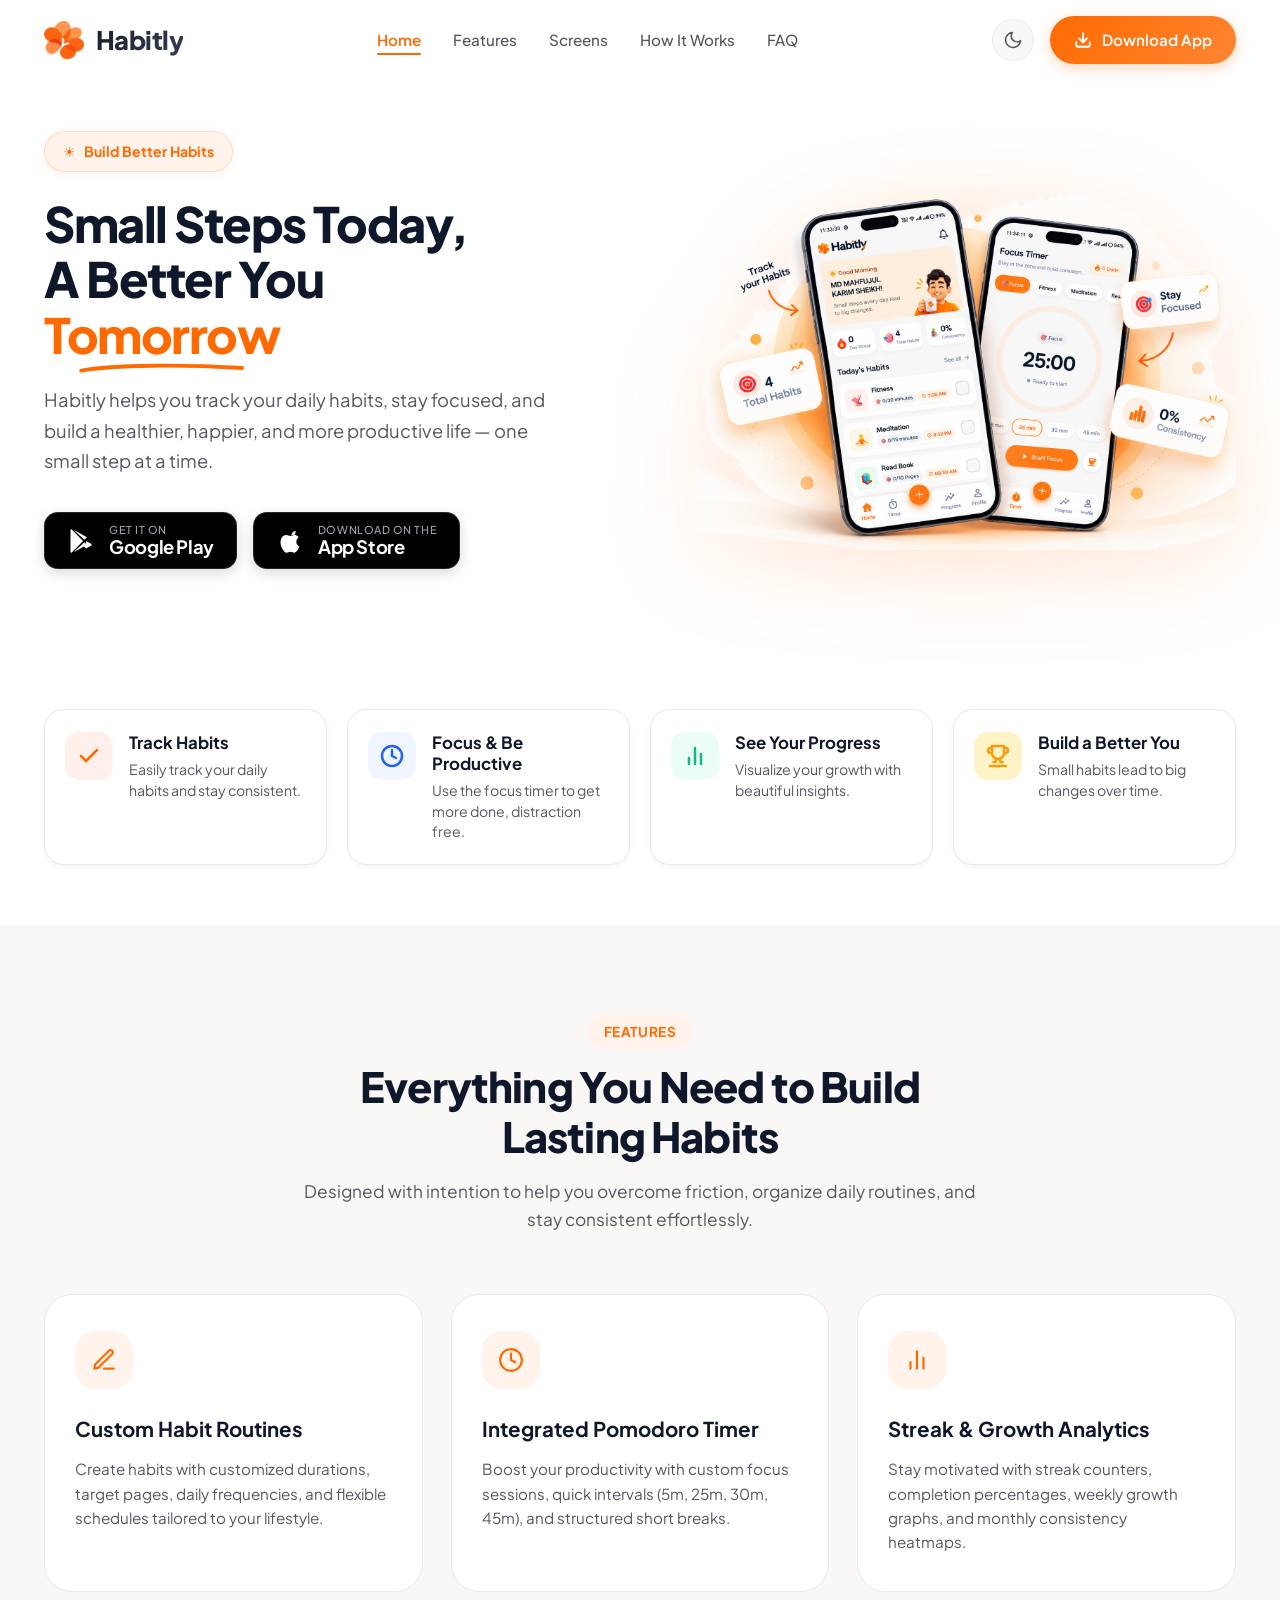
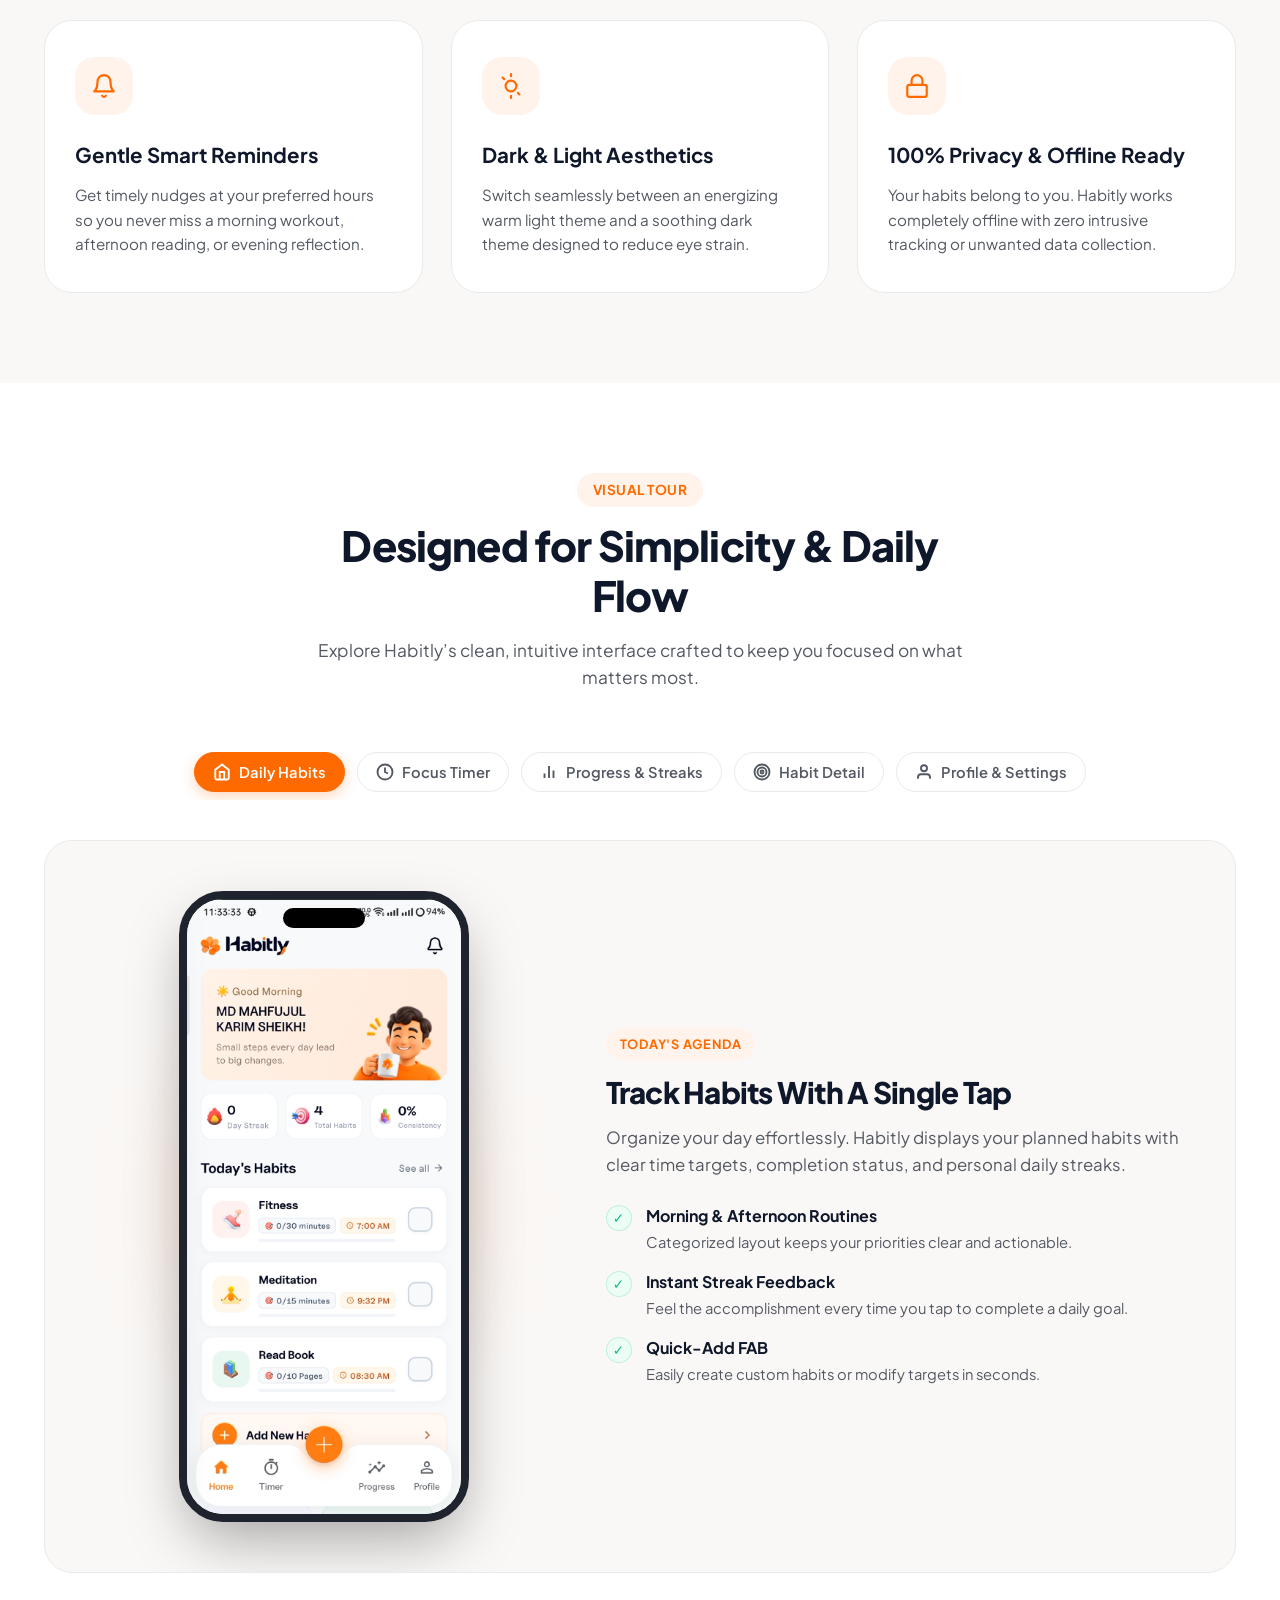
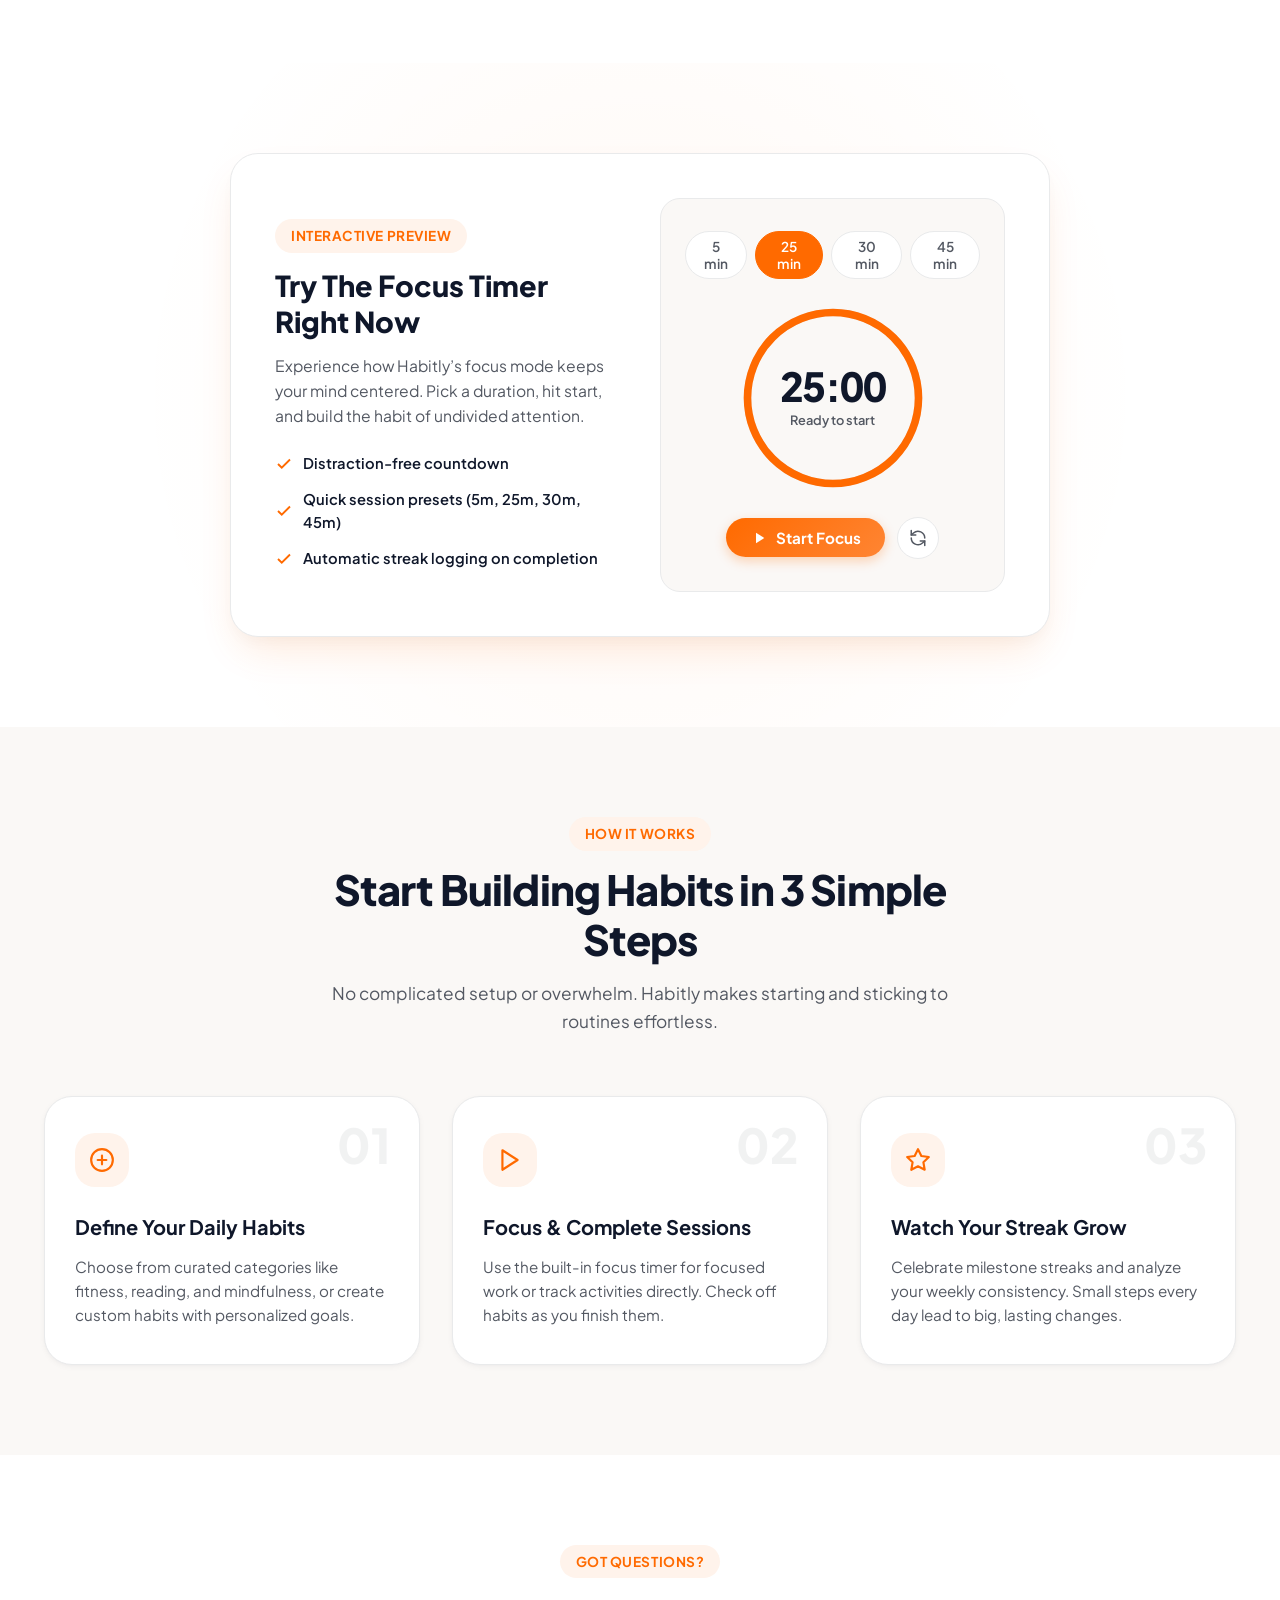
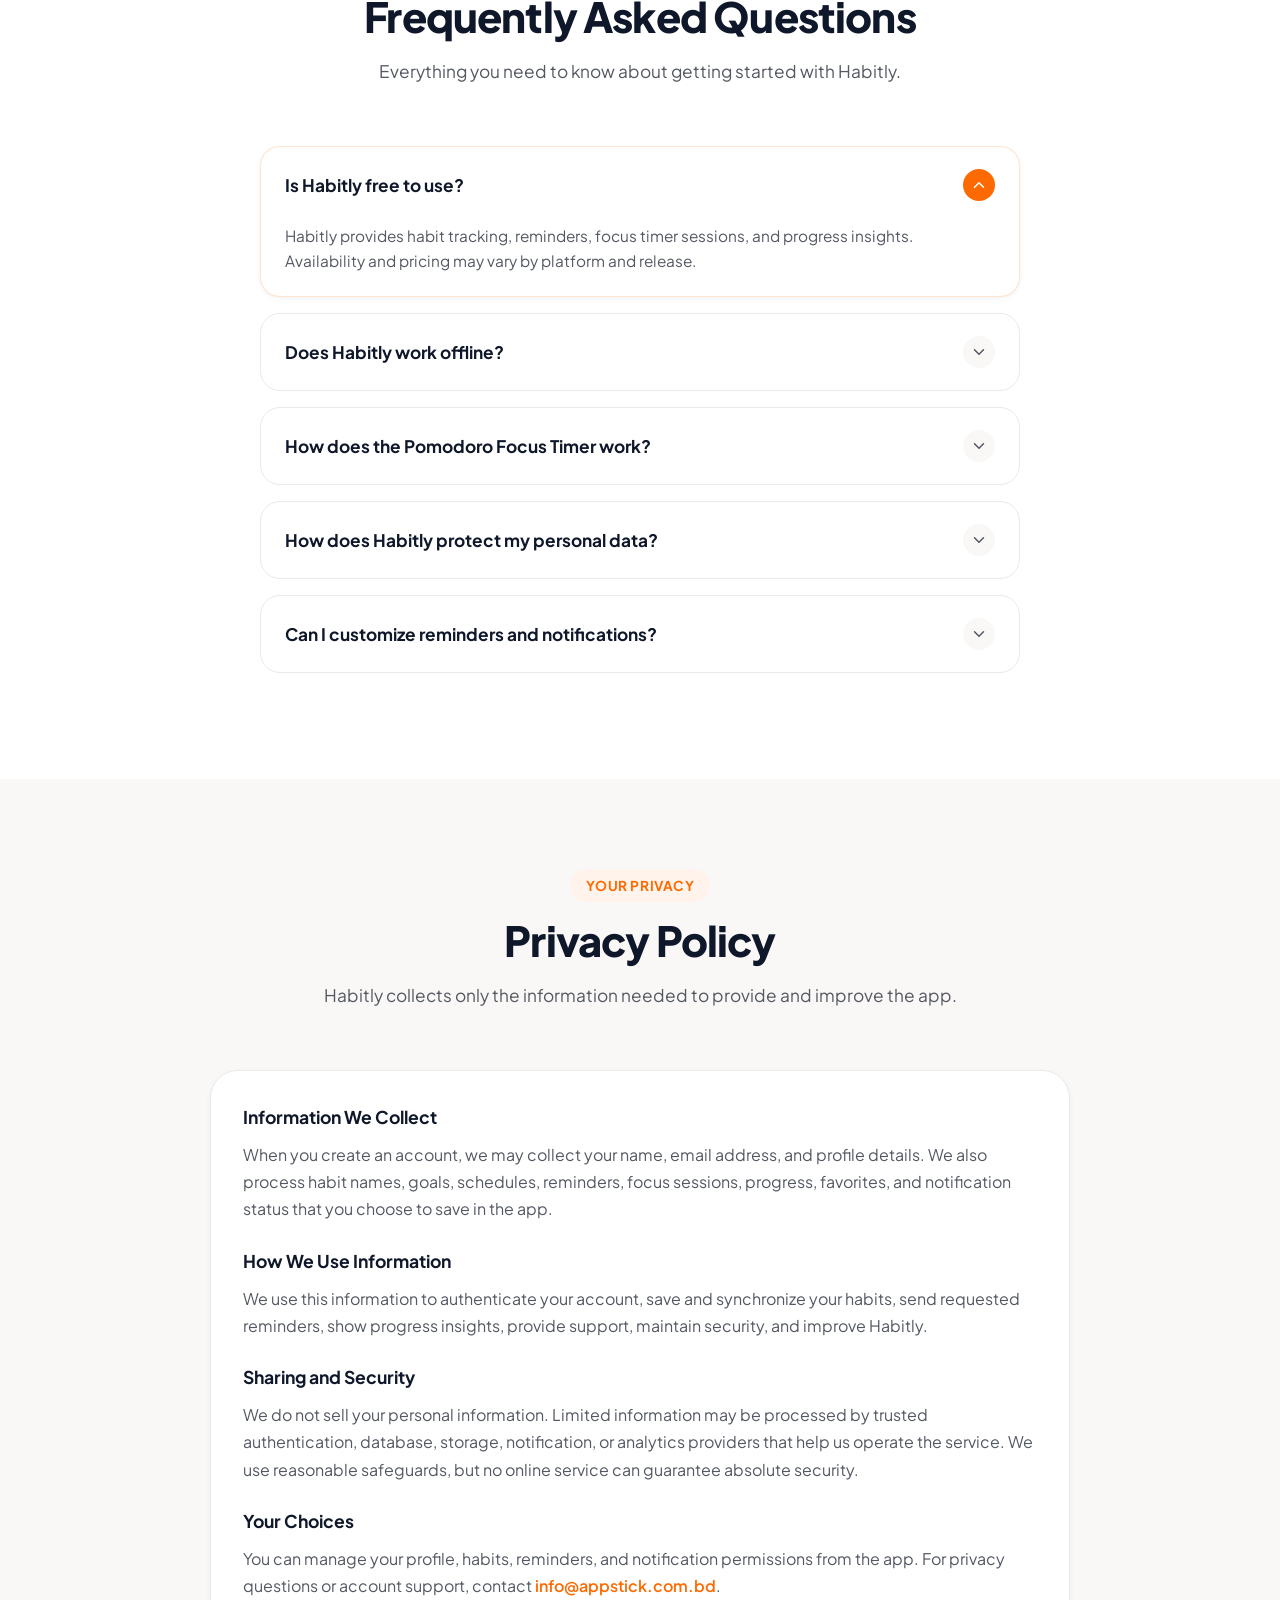
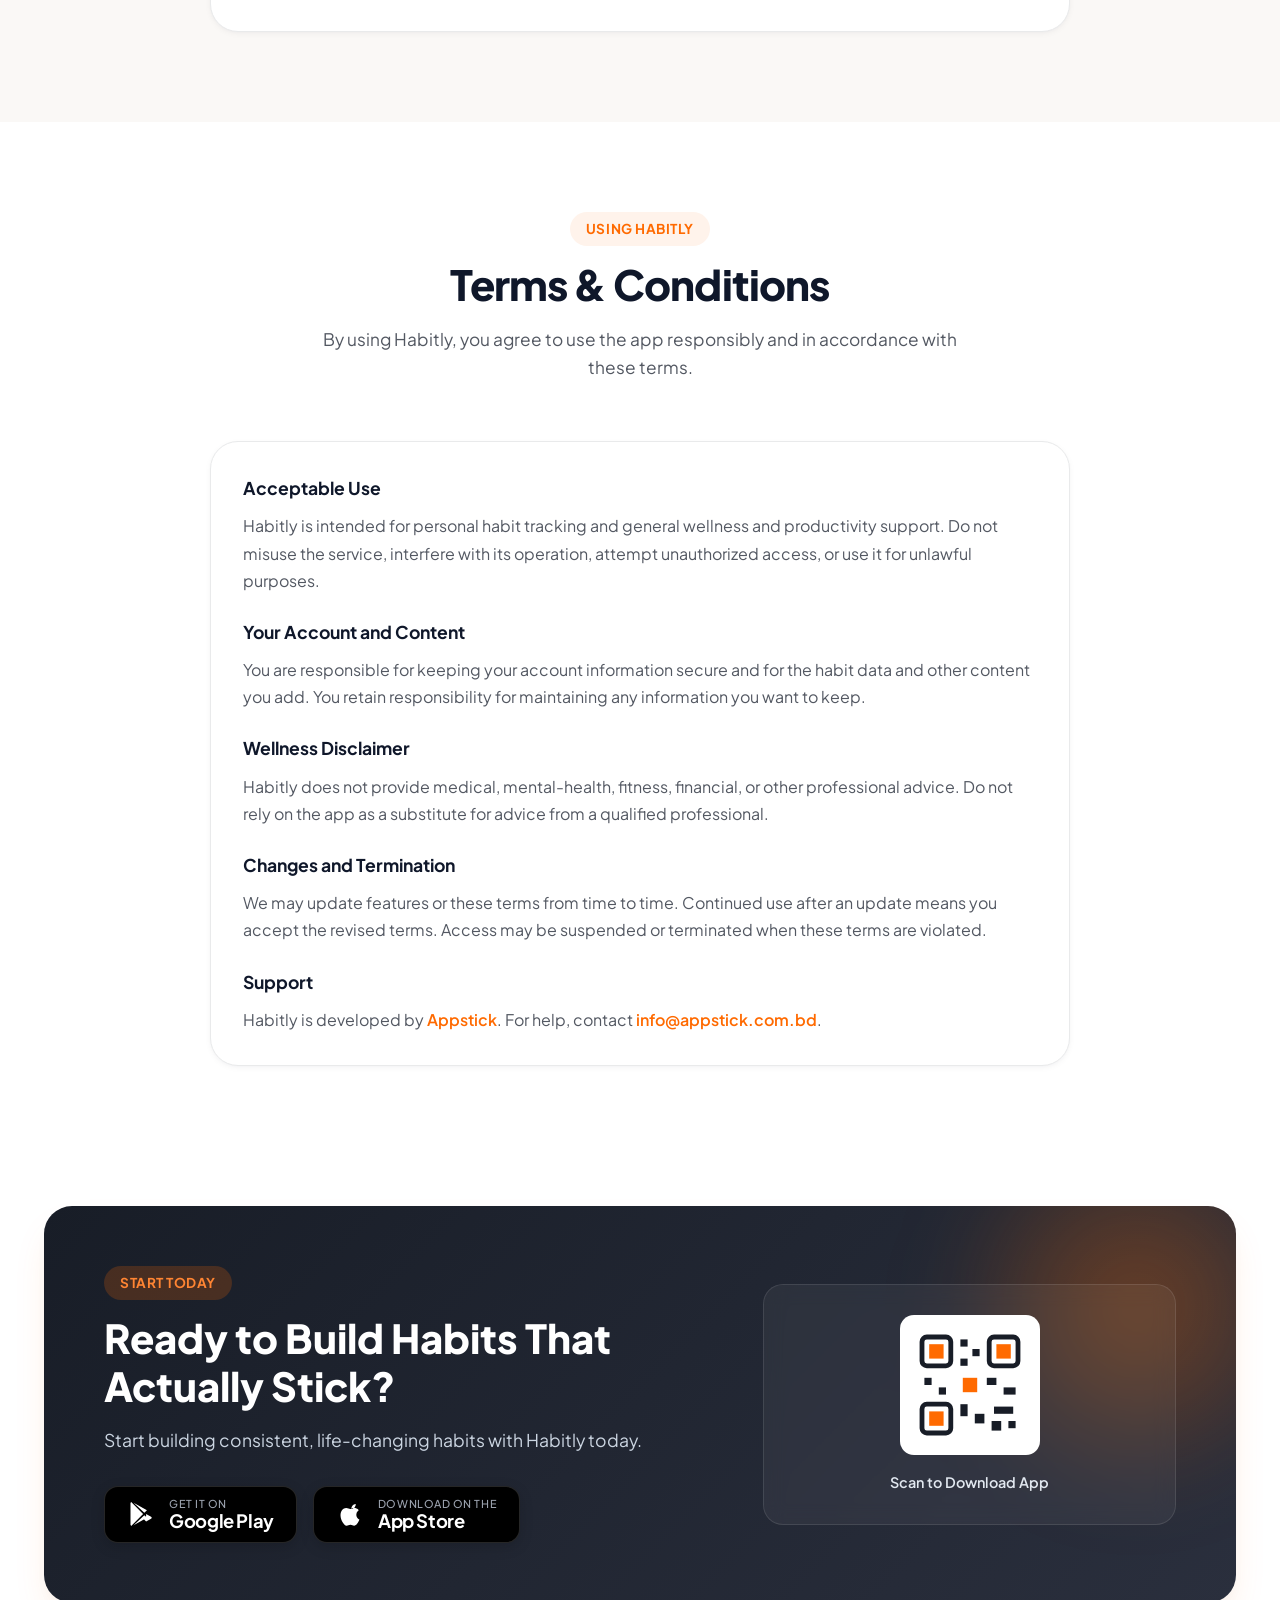
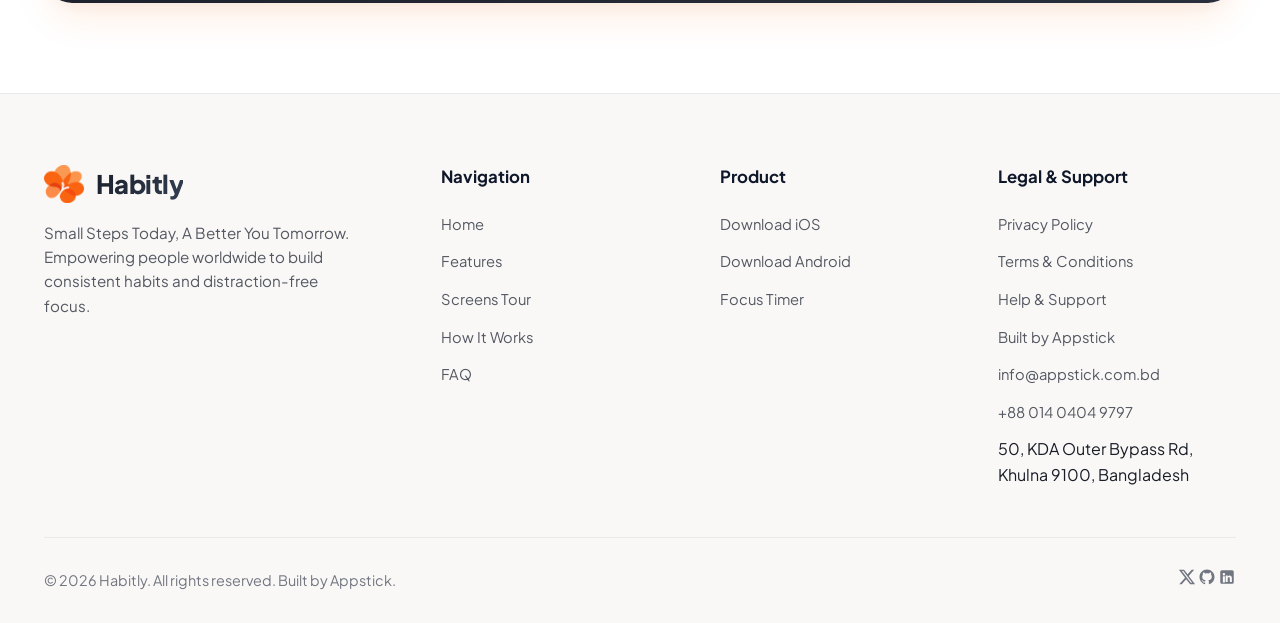
==== commit e1e34e99: "feat: add landing page assets, styles, scripts, and initial markup" ====
--- a/index.html
+++ b/index.html
@@ -23,7 +23,7 @@
   <link href="https://fonts.googleapis.com/css2?family=Caveat:wght@600;700&family=Plus+Jakarta+Sans:wght@400;500;600;700;800&display=swap" rel="stylesheet">
 
   <!-- Main Stylesheet -->
-  <link rel="stylesheet" href="assets/css/style.css">
+  <link rel="stylesheet" href="assets/css/style.css?v=2.0">
 </head>
 <body>
 
@@ -43,6 +43,7 @@
         <ul class="nav-menu">
           <li><a href="#home" class="nav-link active">Home</a></li>
           <li><a href="#features" class="nav-link">Features</a></li>
+          <li><a href="#screens" class="nav-link">Screens</a></li>
           <li><a href="#how-it-works" class="nav-link">How It Works</a></li>
           <li><a href="#faq" class="nav-link">FAQ</a></li>
         </ul>
@@ -154,185 +155,19 @@
 
         </div>
 
-        <!-- Right Column: Habitly App Showcase (Pixel-Perfect Coded Dual iPhone 15 Pro Showcase) -->
+        <!-- Right Column: Habitly App Showcase (Authentic Dual iPhone 15 Pro Artwork) -->
         <div class="hero-showcase" aria-label="Habitly App Showcase">
-          <div class="showcase-stage">
-
-            <!-- 1. Ambient Warm Glow & Concentric Waves -->
-            <div class="stage-backdrop-glow" aria-hidden="true"></div>
-            <div class="stage-backdrop-ring ring-1" aria-hidden="true"></div>
-            <div class="stage-backdrop-ring ring-2" aria-hidden="true"></div>
-
-            <!-- 2. Floating Orange Bokeh Dots -->
-            <span class="stage-dot dot-1" aria-hidden="true"></span>
-            <span class="stage-dot dot-2" aria-hidden="true"></span>
-            <span class="stage-dot dot-3" aria-hidden="true"></span>
-            <span class="stage-dot dot-4" aria-hidden="true"></span>
-            <span class="stage-dot dot-5" aria-hidden="true"></span>
-
-            <!-- 3. Top-Left Annotation: Track your Habits + Curved Doodle Arrow -->
-            <div class="doodle-annotation doodle-track">
-              <span class="doodle-text">Track<br>your Habits</span>
-              <svg class="doodle-arrow arrow-track" viewBox="0 0 65 65" fill="none" xmlns="http://www.w3.org/2000/svg">
-                <path d="M12 6 C 14 30, 32 48, 54 50" stroke="#FF6A00" stroke-width="4.5" stroke-linecap="round"/>
-                <path d="M40 40 L 55 50 L 42 60" stroke="#FF6A00" stroke-width="4.5" stroke-linecap="round" stroke-linejoin="round"/>
-              </svg>
-            </div>
-
-            <!-- 4. Left Phone Mockup: Home Dashboard (Tilted -6.5deg) -->
-            <div class="phone-mockup phone-primary">
-              <div class="phone-outer-frame">
-                <!-- Dynamic Island -->
-                <div class="phone-dynamic-island">
-                  <span class="camera-lens"></span>
-                </div>
-                <!-- Glass Glare Reflection -->
-                <div class="phone-glass-glare" aria-hidden="true"></div>
-                <!-- App Screen Image -->
-                <img
-                  src="assets/images/screen_home.png"
-                  alt="Habitly Daily Habits Dashboard"
-                  class="phone-screen-img"
-                  loading="eager"
-                  draggable="false"
-                >
-              </div>
-            </div>
-
-            <!-- 5. Floating Badge 1: 4 Total Habits (Tilted -6.5deg, Left of Phone) -->
-            <div class="floating-badge badge-habits">
-              <!-- Radiant Sparkles Above -->
-              <svg class="badge-sparkles sparkles-card1" width="30" height="18" viewBox="0 0 30 18" fill="none" xmlns="http://www.w3.org/2000/svg">
-                <line x1="5" y1="14" x2="2" y2="4" stroke="#FF8A00" stroke-width="2.8" stroke-linecap="round"/>
-                <line x1="15" y1="16" x2="15" y2="2" stroke="#FF8A00" stroke-width="2.8" stroke-linecap="round"/>
-                <line x1="25" y1="14" x2="28" y2="4" stroke="#FF8A00" stroke-width="2.8" stroke-linecap="round"/>
-              </svg>
-              <div class="badge-card">
-                <!-- Concentric Target Icon -->
-                <div class="badge-icon-wrap target-icon">
-                  <svg width="34" height="34" viewBox="0 0 34 34" fill="none" xmlns="http://www.w3.org/2000/svg">
-                    <circle cx="17" cy="17" r="16" fill="#FFF1EE"/>
-                    <circle cx="17" cy="17" r="12" stroke="#FF4757" stroke-width="2.6" fill="none"/>
-                    <circle cx="17" cy="17" r="7.2" stroke="#FF4757" stroke-width="2.6" fill="none"/>
-                    <circle cx="17" cy="17" r="3.2" fill="#FF4757"/>
-                  </svg>
-                </div>
-                <!-- Numbers and Label -->
-                <div class="badge-content">
-                  <span class="badge-num">4</span>
-                  <span class="badge-label">Total Habits</span>
-                </div>
-                <!-- 3D Trend Arrow -->
-                <div class="badge-trend">
-                  <svg width="28" height="22" viewBox="0 0 28 22" fill="none" xmlns="http://www.w3.org/2000/svg">
-                    <rect x="2" y="14" width="24" height="6" rx="3" fill="#FFEFE6"/>
-                    <path d="M4 14L10 8L15 11L22 3" stroke="#FF6A00" stroke-width="2.8" stroke-linecap="round" stroke-linejoin="round"/>
-                    <path d="M16 3H22V9" stroke="#FF6A00" stroke-width="2.8" stroke-linecap="round" stroke-linejoin="round"/>
-                  </svg>
-                </div>
-              </div>
-            </div>
-
-            <!-- 6. Right Phone Mockup: Focus Timer (Tilted +9.5deg, Behind Left Phone) -->
-            <div class="phone-mockup phone-secondary">
-              <div class="phone-outer-frame">
-                <!-- Dynamic Island -->
-                <div class="phone-dynamic-island">
-                  <span class="camera-lens"></span>
-                </div>
-                <!-- Glass Glare Reflection -->
-                <div class="phone-glass-glare" aria-hidden="true"></div>
-                <!-- App Screen Image -->
-                <img
-                  src="assets/images/screen_timer.png"
-                  alt="Habitly Focus Timer Screen"
-                  class="phone-screen-img"
-                  loading="eager"
-                  draggable="false"
-                >
-              </div>
-            </div>
-
-            <!-- 7. Floating Badge 2: Stay Focused (Tilted +9.5deg, Top-Right) -->
-            <div class="floating-badge badge-focus">
-              <div class="badge-card">
-                <!-- Target with Cyan Dart Pin -->
-                <div class="badge-icon-wrap target-dart-icon">
-                  <svg width="36" height="36" viewBox="0 0 36 36" fill="none" xmlns="http://www.w3.org/2000/svg">
-                    <circle cx="18" cy="19" r="16" fill="#FFF1EE"/>
-                    <circle cx="18" cy="19" r="11.5" stroke="#FF4757" stroke-width="2.5" fill="none"/>
-                    <circle cx="18" cy="19" r="7" stroke="#FF4757" stroke-width="2.5" fill="none"/>
-                    <circle cx="18" cy="19" r="3" fill="#FF4757"/>
-                    <!-- Sky Blue Dart pinned in center (18, 19) -->
-                    <path d="M18 19L27 10" stroke="#0072CE" stroke-width="2.8" stroke-linecap="round"/>
-                    <path d="M22 9L29 10L28 17L24 13Z" fill="#00B2FF"/>
-                    <path d="M25 7L31 9L29 13Z" fill="#38BDF8"/>
-                  </svg>
-                </div>
-                <!-- Text -->
-                <div class="badge-content">
-                  <span class="badge-title">Stay<br>Focused</span>
-                </div>
-                <!-- 3D Trend Arrow -->
-                <div class="badge-trend">
-                  <svg width="28" height="22" viewBox="0 0 28 22" fill="none" xmlns="http://www.w3.org/2000/svg">
-                    <rect x="2" y="14" width="24" height="6" rx="3" fill="#FFEFE6"/>
-                    <path d="M4 14L10 8L15 11L22 3" stroke="#FF6A00" stroke-width="2.8" stroke-linecap="round" stroke-linejoin="round"/>
-                    <path d="M16 3H22V9" stroke="#FF6A00" stroke-width="2.8" stroke-linecap="round" stroke-linejoin="round"/>
-                  </svg>
-                </div>
-              </div>
-            </div>
-
-            <!-- 8. Right Doodle Arrow: Curves down-left pointing to 25:00 Focus Timer -->
-            <div class="doodle-annotation doodle-focus">
-              <svg class="doodle-arrow arrow-focus" viewBox="0 0 70 95" fill="none" xmlns="http://www.w3.org/2000/svg">
-                <path d="M64 6 C 62 42, 45 74, 15 80" stroke="#FF6A00" stroke-width="4.5" stroke-linecap="round"/>
-                <path d="M28 68 L 14 80 L 30 90" stroke="#FF6A00" stroke-width="4.5" stroke-linecap="round" stroke-linejoin="round"/>
-              </svg>
-            </div>
-
-            <!-- 9. Floating Badge 3: 0% Consistency (Tilted +9.5deg, Bottom-Right) -->
-            <div class="floating-badge badge-consistency">
-              <!-- Radiant Sparkles Above -->
-              <svg class="badge-sparkles sparkles-right" width="30" height="18" viewBox="0 0 30 18" fill="none" xmlns="http://www.w3.org/2000/svg">
-                <line x1="5" y1="14" x2="2" y2="4" stroke="#FF8A00" stroke-width="2.8" stroke-linecap="round"/>
-                <line x1="15" y1="16" x2="15" y2="2" stroke="#FF8A00" stroke-width="2.8" stroke-linecap="round"/>
-                <line x1="25" y1="14" x2="28" y2="4" stroke="#FF8A00" stroke-width="2.8" stroke-linecap="round"/>
-              </svg>
-              <div class="badge-card">
-                <!-- 4 Orange Gradient Bars -->
-                <div class="badge-icon-wrap bars-icon">
-                  <svg width="36" height="36" viewBox="0 0 36 36" fill="none" xmlns="http://www.w3.org/2000/svg">
-                    <circle cx="18" cy="18" r="16" fill="#FFF1EE"/>
-                    <rect x="8.5" y="17" width="3.6" height="10" rx="1.8" fill="url(#orangeBarGrad)"/>
-                    <rect x="14" y="13" width="3.6" height="14" rx="1.8" fill="url(#orangeBarGrad)"/>
-                    <rect x="19.5" y="8" width="3.6" height="19" rx="1.8" fill="url(#orangeBarGrad)"/>
-                    <rect x="25" y="15" width="3.6" height="12" rx="1.8" fill="url(#orangeBarGrad)"/>
-                    <defs>
-                      <linearGradient id="orangeBarGrad" x1="0" y1="0" x2="0" y2="1">
-                        <stop offset="0%" stop-color="#FF5500"/>
-                        <stop offset="100%" stop-color="#FF8A00"/>
-                      </linearGradient>
-                    </defs>
-                  </svg>
-                </div>
-                <!-- Number and Label -->
-                <div class="badge-content">
-                  <span class="badge-num">0%</span>
-                  <span class="badge-label">Consistency</span>
-                </div>
-                <!-- 3D Trend Arrow -->
-                <div class="badge-trend">
-                  <svg width="28" height="22" viewBox="0 0 28 22" fill="none" xmlns="http://www.w3.org/2000/svg">
-                    <rect x="2" y="14" width="24" height="6" rx="3" fill="#FFEFE6"/>
-                    <path d="M4 14L10 8L15 11L22 3" stroke="#FF6A00" stroke-width="2.8" stroke-linecap="round" stroke-linejoin="round"/>
-                    <path d="M16 3H22V9" stroke="#FF6A00" stroke-width="2.8" stroke-linecap="round" stroke-linejoin="round"/>
-                  </svg>
-                </div>
-              </div>
-            </div>
-
+          <div class="hero-showcase-wrapper">
+            <div class="hero-ambient-glow" aria-hidden="true"></div>
+            <img
+              src="assets/images/hero_showcase.png"
+              alt="Habitly Daily Habits and Focus Timer App Showcase"
+              class="hero-showcase-img"
+              width="1536"
+              height="1024"
+              loading="eager"
+              draggable="false"
+            >
           </div>
         </div>
 
@@ -499,6 +334,244 @@
           </div>
           <h3>100% Privacy & Offline Ready</h3>
           <p>Your habits belong to you. Habitly works completely offline with zero intrusive tracking or unwanted data collection.</p>
+        </div>
+      </div>
+    </div>
+  </section>
+
+<!-- ==========================================================================
+       App Screens Showcase (Interactive Visual Tour)
+       ========================================================================== -->
+  <section class="section-padding screens-section" id="screens">
+    <div class="container">
+      <div class="section-header">
+        <span class="section-tag">Visual Tour</span>
+        <h2 class="section-title">Designed for Simplicity &amp; Daily Flow</h2>
+        <p class="section-subtitle">
+          Explore Habitly’s clean, intuitive interface crafted to keep you focused on what matters most.
+        </p>
+      </div>
+
+      <!-- Screen Navigation Tabs -->
+      <div class="screens-tabs-wrapper">
+        <div class="screens-tabs" role="tablist" aria-label="App Screens Tour">
+          <button class="screen-tab active" data-screen="home" role="tab" aria-selected="true">
+            <span class="tab-icon">
+              <svg width="18" height="18" viewBox="0 0 24 24" fill="none" stroke="currentColor" stroke-width="2.5"><path d="M3 9l9-7 9 7v11a2 2 0 0 1-2 2H5a2 2 0 0 1-2-2z"></path><polyline points="9 22 9 12 15 12 15 22"></polyline></svg>
+            </span>
+            <span class="tab-title">Daily Habits</span>
+          </button>
+
+          <button class="screen-tab" data-screen="timer" role="tab" aria-selected="false">
+            <span class="tab-icon">
+              <svg width="18" height="18" viewBox="0 0 24 24" fill="none" stroke="currentColor" stroke-width="2.5"><circle cx="12" cy="12" r="10"></circle><polyline points="12 6 12 12 16 14"></polyline></svg>
+            </span>
+            <span class="tab-title">Focus Timer</span>
+          </button>
+
+          <button class="screen-tab" data-screen="progress" role="tab" aria-selected="false">
+            <span class="tab-icon">
+              <svg width="18" height="18" viewBox="0 0 24 24" fill="none" stroke="currentColor" stroke-width="2.5"><line x1="18" y1="20" x2="18" y2="10"></line><line x1="12" y1="20" x2="12" y2="4"></line><line x1="6" y1="20" x2="6" y2="14"></line></svg>
+            </span>
+            <span class="tab-title">Progress &amp; Streaks</span>
+          </button>
+
+          <button class="screen-tab" data-screen="detail" role="tab" aria-selected="false">
+            <span class="tab-icon">
+              <svg width="18" height="18" viewBox="0 0 24 24" fill="none" stroke="currentColor" stroke-width="2.5"><circle cx="12" cy="12" r="10"></circle><circle cx="12" cy="12" r="6"></circle><circle cx="12" cy="12" r="2"></circle></svg>
+            </span>
+            <span class="tab-title">Habit Detail</span>
+          </button>
+
+          <button class="screen-tab" data-screen="profile" role="tab" aria-selected="false">
+            <span class="tab-icon">
+              <svg width="18" height="18" viewBox="0 0 24 24" fill="none" stroke="currentColor" stroke-width="2.5"><path d="M20 21v-2a4 4 0 0 0-4-4H8a4 4 0 0 0-4 4v2"></path><circle cx="12" cy="7" r="4"></circle></svg>
+            </span>
+            <span class="tab-title">Profile &amp; Settings</span>
+          </button>
+        </div>
+      </div>
+
+      <!-- Active Screen Showcase Stage -->
+      <div class="screens-display-grid">
+        <!-- Phone Frame Container -->
+        <div class="screen-phone-column">
+          <div class="screen-phone-mockup">
+            <div class="screen-phone-glow" aria-hidden="true"></div>
+            <div class="screen-phone-frame">
+              <div class="screen-dynamic-island" aria-hidden="true"></div>
+              <div class="screen-viewport">
+                <img id="screen-img-home" class="screen-display-img active" src="assets/images/screen_home.png" alt="Habitly Daily Habits Home Screen" width="377" height="841" loading="lazy">
+                <img id="screen-img-timer" class="screen-display-img" src="assets/images/screen_timer.png" alt="Habitly Focus Pomodoro Timer Screen" width="376" height="844" loading="lazy">
+                <img id="screen-img-progress" class="screen-display-img" src="assets/images/screen_progress.png" alt="Habitly Consistency Analytics and Progress Screen" width="428" height="933" loading="lazy">
+                <img id="screen-img-detail" class="screen-display-img" src="assets/images/screen_habit_detail.png" alt="Habitly Habit Detail and Target Screen" width="428" height="1122" loading="lazy">
+                <img id="screen-img-profile" class="screen-display-img" src="assets/images/screen_profile.png" alt="Habitly Profile and Preferences Screen" width="428" height="836" loading="lazy">
+              </div>
+            </div>
+          </div>
+        </div>
+
+        <!-- Feature Description Column -->
+        <div class="screen-details-column">
+          <!-- Panel 1: Home -->
+          <div class="screen-info-panel active" data-screen="home">
+            <div class="screen-badge">Today's Agenda</div>
+            <h3 class="screen-panel-title">Track Habits With A Single Tap</h3>
+            <p class="screen-panel-desc">
+              Organize your day effortlessly. Habitly displays your planned habits with clear time targets, completion status, and personal daily streaks.
+            </p>
+            <div class="screen-feature-list">
+              <div class="screen-feature-item">
+                <div class="item-icon check">✓</div>
+                <div>
+                  <strong>Morning &amp; Afternoon Routines</strong>
+                  <p>Categorized layout keeps your priorities clear and actionable.</p>
+                </div>
+              </div>
+              <div class="screen-feature-item">
+                <div class="item-icon check">✓</div>
+                <div>
+                  <strong>Instant Streak Feedback</strong>
+                  <p>Feel the accomplishment every time you tap to complete a daily goal.</p>
+                </div>
+              </div>
+              <div class="screen-feature-item">
+                <div class="item-icon check">✓</div>
+                <div>
+                  <strong>Quick-Add FAB</strong>
+                  <p>Easily create custom habits or modify targets in seconds.</p>
+                </div>
+              </div>
+            </div>
+          </div>
+
+          <!-- Panel 2: Timer -->
+          <div class="screen-info-panel" data-screen="timer">
+            <div class="screen-badge">Deep Focus</div>
+            <h3 class="screen-panel-title">Master Distraction-Free Flow</h3>
+            <p class="screen-panel-desc">
+              Pair your habits with structured focus sessions. The built-in Pomodoro timer eliminates digital clutter so you can immerse fully.
+            </p>
+            <div class="screen-feature-list">
+              <div class="screen-feature-item">
+                <div class="item-icon check">✓</div>
+                <div>
+                  <strong>Flexible Session Presets</strong>
+                  <p>Select 5, 25, 30, or 45-minute blocks tailored to your energy.</p>
+                </div>
+              </div>
+              <div class="screen-feature-item">
+                <div class="item-icon check">✓</div>
+                <div>
+                  <strong>Linked Habit Progression</strong>
+                  <p>Completed minutes automatically synchronize with your habit targets.</p>
+                </div>
+              </div>
+              <div class="screen-feature-item">
+                <div class="item-icon check">✓</div>
+                <div>
+                  <strong>Zero Popups or Distractions</strong>
+                  <p>A calm, soothing screen that keeps your mind on task.</p>
+                </div>
+              </div>
+            </div>
+          </div>
+
+          <!-- Panel 3: Progress -->
+          <div class="screen-info-panel" data-screen="progress">
+            <div class="screen-badge">Analytics &amp; Streaks</div>
+            <h3 class="screen-panel-title">See Your Growth Come to Life</h3>
+            <p class="screen-panel-desc">
+              Visual feedback is the key to habit consistency. Habitly gives you clean charts and completion rates that inspire you to keep going.
+            </p>
+            <div class="screen-feature-list">
+              <div class="screen-feature-item">
+                <div class="item-icon check">✓</div>
+                <div>
+                  <strong>Weekly &amp; Monthly Heatmaps</strong>
+                  <p>Understand your peak productivity days and consistency trends.</p>
+                </div>
+              </div>
+              <div class="screen-feature-item">
+                <div class="item-icon check">✓</div>
+                <div>
+                  <strong>Habit Performance Breakdown</strong>
+                  <p>Identify which habits thrive and where you need extra focus.</p>
+                </div>
+              </div>
+              <div class="screen-feature-item">
+                <div class="item-icon check">✓</div>
+                <div>
+                  <strong>Milestone Badges</strong>
+                  <p>Celebrate reaching 7, 30, and 100-day streaks with visual rewards.</p>
+                </div>
+              </div>
+            </div>
+          </div>
+
+          <!-- Panel 4: Detail -->
+          <div class="screen-info-panel" data-screen="detail">
+            <div class="screen-badge">Granular Control</div>
+            <h3 class="screen-panel-title">Complete Habit History &amp; Target Tracking</h3>
+            <p class="screen-panel-desc">
+              Dive into individual habits to review historical performance, customize reminder times, and adjust weekly goals.
+            </p>
+            <div class="screen-feature-list">
+              <div class="screen-feature-item">
+                <div class="item-icon check">✓</div>
+                <div>
+                  <strong>Granular Log History</strong>
+                  <p>Inspect past days, completed durations, and session notes.</p>
+                </div>
+              </div>
+              <div class="screen-feature-item">
+                <div class="item-icon check">✓</div>
+                <div>
+                  <strong>Custom Frequency Schedules</strong>
+                  <p>Set habits for every day, weekdays only, or specific selected days.</p>
+                </div>
+              </div>
+              <div class="screen-feature-item">
+                <div class="item-icon check">✓</div>
+                <div>
+                  <strong>Reminder Personalization</strong>
+                  <p>Schedule exact morning or evening reminders that fit your routine.</p>
+                </div>
+              </div>
+            </div>
+          </div>
+
+          <!-- Panel 5: Profile -->
+          <div class="screen-info-panel" data-screen="profile">
+            <div class="screen-badge">Your Workspace</div>
+            <h3 class="screen-panel-title">Personalized Preferences &amp; Dark Mode</h3>
+            <p class="screen-panel-desc">
+              Tailor Habitly to your aesthetic with instant Dark/Light mode, manage your profile, and keep your data backed up securely.
+            </p>
+            <div class="screen-feature-list">
+              <div class="screen-feature-item">
+                <div class="item-icon check">✓</div>
+                <div>
+                  <strong>Dark &amp; Light Themes</strong>
+                  <p>Enjoy a beautiful interface day or night with zero eye strain.</p>
+                </div>
+              </div>
+              <div class="screen-feature-item">
+                <div class="item-icon check">✓</div>
+                <div>
+                  <strong>100% Privacy &amp; Data Control</strong>
+                  <p>Offline first architecture ensures your personal routines stay private.</p>
+                </div>
+              </div>
+              <div class="screen-feature-item">
+                <div class="item-icon check">✓</div>
+                <div>
+                  <strong>Customizable Notifications</strong>
+                  <p>Full control over reminder sounds, notification styles, and quiet hours.</p>
+                </div>
+              </div>
+            </div>
+          </div>
         </div>
       </div>
     </div>
@@ -860,6 +933,7 @@
           <ul class="footer-links">
             <li><a href="#home">Home</a></li>
             <li><a href="#features">Features</a></li>
+            <li><a href="#screens">Screens Tour</a></li>
             <li><a href="#how-it-works">How It Works</a></li>
             <li><a href="#faq">FAQ</a></li>
           </ul>
@@ -922,6 +996,6 @@
   </button>
 
   <!-- Main JavaScript -->
-  <script src="assets/js/main.js"></script>
+  <script src="assets/js/main.js?v=2.0"></script>
 </body>
 </html>
--- a/assets/css/style.css
+++ b/assets/css/style.css
@@ -500,7 +500,7 @@
 }
 
 /* ==========================================================================
-   Hero Visual / Showcase (Pixel-Perfect Coded Dual iPhone 15 Pro Showcase)
+   Hero Visual / Showcase (Pixel-Perfect Dual iPhone 15 Pro Artwork)
    ========================================================================== */
 
 .hero-showcase {
@@ -509,463 +509,84 @@
   align-items: center;
   justify-content: center;
   width: 100%;
-  padding: 10px 0 20px;
-}
-
-/* Fixed-ratio stage for mathematical precision across all viewports */
-.showcase-stage {
-  position: relative;
-  width: 640px;
-  min-width: 640px;
-  flex-shrink: 0;
-  height: 570px;
+  max-width: 660px;
   margin: 0 auto;
   user-select: none;
-  transform-origin: center center;
-}
-
-/* 1. Backdrop Glow & Rings */
-.stage-backdrop-glow {
+}
+
+.hero-showcase-wrapper {
+  position: relative;
+  width: 100%;
+  display: flex;
+  align-items: center;
+  justify-content: center;
+  animation: floatHeroShowcase 6s ease-in-out infinite;
+  transition: transform 0.4s cubic-bezier(0.16, 1, 0.3, 1);
+}
+
+.hero-showcase-wrapper:hover {
+  transform: translateY(-8px) scale(1.018);
+}
+
+.hero-ambient-glow {
   position: absolute;
   top: 50%;
-  left: 54%;
+  left: 50%;
   transform: translate(-50%, -50%);
-  width: 480px;
-  height: 480px;
+  width: 92%;
+  height: 92%;
   border-radius: 50%;
-  background: radial-gradient(circle, rgba(255, 120, 20, 0.28) 0%, rgba(255, 175, 70, 0.12) 50%, transparent 72%);
-  filter: blur(35px);
+  background: radial-gradient(circle, rgba(255, 138, 0, 0.22) 0%, rgba(255, 106, 0, 0.08) 50%, transparent 72%);
+  filter: blur(45px);
   pointer-events: none;
   z-index: 1;
-  animation: glowPulse 6s ease-in-out infinite alternate;
-}
-
-.stage-backdrop-ring {
-  position: absolute;
-  top: 50%;
-  left: 54%;
-  transform: translate(-50%, -50%);
-  border-radius: 50%;
-  pointer-events: none;
-  z-index: 1;
-}
-
-.stage-backdrop-ring.ring-1 {
-  width: 440px;
-  height: 440px;
-  border: 1.5px solid rgba(255, 140, 40, 0.13);
-}
-
-.stage-backdrop-ring.ring-2 {
-  width: 550px;
-  height: 550px;
-  border: 1px dashed rgba(255, 140, 40, 0.08);
-}
-
-/* 2. Floating Orange Bokeh Dots */
-.stage-dot {
-  position: absolute;
-  border-radius: 50%;
-  background: #FF8A00;
-  pointer-events: none;
+  animation: pulseAmbientGlow 6s ease-in-out infinite alternate;
+}
+
+[data-theme="dark"] .hero-ambient-glow {
+  background: radial-gradient(circle, rgba(255, 138, 0, 0.28) 0%, rgba(255, 106, 0, 0.12) 48%, transparent 70%);
+  filter: blur(55px);
+}
+
+.hero-showcase-img {
+  position: relative;
   z-index: 2;
-  box-shadow: 0 0 10px rgba(255, 138, 0, 0.35);
-}
-
-.stage-dot.dot-1 {
-  width: 11px;
-  height: 11px;
-  top: 75px;
-  left: 190px;
-  opacity: 0.5;
-  animation: floatDot 5s ease-in-out infinite;
-}
-
-.stage-dot.dot-2 {
-  width: 14px;
-  height: 14px;
-  top: 20px;
-  left: 340px;
-  opacity: 0.6;
-  animation: floatDot 6s ease-in-out infinite reverse;
-}
-
-.stage-dot.dot-3 {
-  width: 12px;
-  height: 12px;
-  top: 310px;
-  left: 15px;
-  opacity: 0.45;
-  animation: floatDot 7s ease-in-out infinite 1s;
-}
-
-.stage-dot.dot-4 {
-  width: 10px;
-  height: 10px;
-  top: 490px;
-  left: 150px;
-  opacity: 0.5;
-  animation: floatDot 5.5s ease-in-out infinite 0.5s;
-}
-
-.stage-dot.dot-5 {
-  width: 15px;
-  height: 15px;
-  top: 495px;
-  right: 50px;
-  opacity: 0.55;
-  animation: floatDot 6.5s ease-in-out infinite 1.5s;
-}
-
-/* 3. Top-Left Annotation: Track your Habits + Doodle Arrow */
-.doodle-annotation.doodle-track {
-  position: absolute;
-  top: 35px;
-  left: 28px;
-  z-index: 6;
-  display: flex;
-  flex-direction: column;
-  align-items: flex-end;
-  pointer-events: none;
-}
-
-.doodle-text {
-  font-family: var(--font-main);
-  font-weight: 800;
-  font-size: 1.22rem;
-  line-height: 1.15;
-  color: #1E293B;
-  letter-spacing: -0.02em;
-  text-align: right;
-  transform: rotate(-16deg);
-  transform-origin: right bottom;
-  user-select: none;
-}
-
-[data-theme="dark"] .doodle-text {
-  color: #F8FAFC;
-}
-
-.doodle-arrow.arrow-track {
-  width: 58px;
-  height: 58px;
-  margin-top: 4px;
-  margin-right: 4px;
-  overflow: visible;
-  filter: drop-shadow(0 2px 4px rgba(255, 106, 0, 0.25));
-}
-
-/* 4 & 6. iPhone Mockups */
-.phone-mockup {
-  position: absolute;
-  width: 246px;
-  height: 516px;
-  transform-origin: center center;
-  transition: transform 0.4s cubic-bezier(0.16, 1, 0.3, 1);
-}
-
-.phone-mockup.phone-primary {
-  left: 116px;
-  top: 48px;
-  z-index: 4;
-  animation: phoneFloatLeft 6s ease-in-out infinite;
-}
-
-.phone-mockup.phone-secondary {
-  left: 336px;
-  top: 18px;
-  z-index: 3;
-  animation: phoneFloatRight 6s ease-in-out infinite;
-}
-
-.phone-outer-frame {
-  position: relative;
   width: 100%;
-  height: 100%;
-  background: #1C1B20;
-  border-radius: 46px;
-  padding: 7px;
-  border: 2px solid #38373D;
-  box-shadow: 0 30px 65px -10px rgba(15, 23, 42, 0.32), 0 12px 28px -6px rgba(255, 106, 0, 0.14), inset 0 0 0 1px rgba(255, 255, 255, 0.18);
-  overflow: hidden;
-}
-
-.phone-dynamic-island {
-  position: absolute;
-  top: 11px;
-  left: 50%;
-  transform: translateX(-50%);
-  width: 74px;
-  height: 21px;
-  background: #000000;
-  border-radius: 12px;
-  z-index: 10;
-  display: flex;
-  align-items: center;
-  justify-content: flex-end;
-  padding-right: 12px;
-}
-
-.camera-lens {
-  width: 8px;
-  height: 8px;
-  border-radius: 50%;
-  background: #0F172A;
-  box-shadow: inset 0 0 2px #1E40AF;
-}
-
-.phone-screen-img {
-  width: 100%;
-  height: 100%;
-  object-fit: cover;
-  border-radius: 39px;
+  height: auto;
+  max-width: 100%;
   display: block;
+  object-fit: contain;
+  filter: drop-shadow(0 20px 45px rgba(255, 106, 0, 0.14));
   user-select: none;
   -webkit-user-drag: none;
-}
-
-.phone-glass-glare {
-  position: absolute;
-  top: 0;
-  left: 0;
-  right: 0;
-  bottom: 0;
-  pointer-events: none;
-  z-index: 8;
-  border-radius: 46px;
-  background: linear-gradient(128deg, rgba(255,255,255,0.18) 0%, rgba(255,255,255,0.03) 40%, transparent 60%);
-}
-
-/* 5, 7, 9. Floating 3D Badges */
-.floating-badge {
-  position: absolute;
-  z-index: 7;
-  transition: transform 0.35s cubic-bezier(0.16, 1, 0.3, 1);
-}
-
-.floating-badge.badge-habits {
-  left: 8px;
-  top: 275px;
-  animation: floatCardLeft 6s ease-in-out infinite;
-}
-
-.floating-badge.badge-focus {
-  right: 8px;
-  top: 118px;
-  animation: floatCardRightTop 6s ease-in-out infinite;
-}
-
-.floating-badge.badge-consistency {
-  right: 8px;
-  top: 352px;
-  animation: floatCardRightBottom 6s ease-in-out infinite;
-}
-
-.badge-card {
-  position: relative;
-  background: #FFFFFF;
-  border-radius: 20px;
-  padding: 11px 16px;
-  display: inline-flex;
-  align-items: center;
-  gap: 12px;
-  box-shadow: 0 16px 36px rgba(255, 120, 20, 0.16), 0 4px 12px rgba(0, 0, 0, 0.06);
-  border: 1px solid rgba(255, 255, 255, 0.95);
-  white-space: nowrap;
-  user-select: none;
-}
-
-[data-theme="dark"] .badge-card {
-  background: rgba(30, 34, 45, 0.94);
-  border-color: rgba(255, 255, 255, 0.1);
-  box-shadow: 0 16px 36px rgba(0, 0, 0, 0.4), 0 4px 12px rgba(255, 106, 0, 0.15);
-  backdrop-filter: blur(12px);
-}
-
-.badge-sparkles {
-  position: absolute;
-  top: -14px;
-  left: 24px;
-  pointer-events: none;
-  z-index: 8;
-  filter: drop-shadow(0 2px 4px rgba(255, 106, 0, 0.3));
-}
-
-.badge-sparkles.sparkles-card1 {
-  left: auto;
-  right: 22px;
-  top: -14px;
-}
-
-.badge-sparkles.sparkles-right {
-  left: auto;
-  right: 18px;
-  top: -14px;
-}
-
-.badge-icon-wrap {
-  width: 38px;
-  height: 38px;
-  display: flex;
-  align-items: center;
-  justify-content: center;
-  flex-shrink: 0;
-}
-
-.badge-content {
-  display: flex;
-  flex-direction: column;
-  text-align: left;
-}
-
-.badge-num {
-  font-family: var(--font-main);
-  font-weight: 800;
-  font-size: 1.65rem;
-  line-height: 1;
-  color: #0F172A;
-  letter-spacing: -0.03em;
-}
-
-[data-theme="dark"] .badge-num {
-  color: #FFFFFF;
-}
-
-.badge-label {
-  font-family: var(--font-main);
-  font-weight: 600;
-  font-size: 0.85rem;
-  color: #64748B;
-  margin-top: 3px;
-}
-
-[data-theme="dark"] .badge-label {
-  color: #94A3B8;
-}
-
-.badge-title {
-  font-family: var(--font-main);
-  font-weight: 800;
-  font-size: 1.25rem;
-  line-height: 1.12;
-  color: #0F172A;
-  letter-spacing: -0.02em;
-}
-
-[data-theme="dark"] .badge-title {
-  color: #FFFFFF;
-}
-
-.badge-trend {
-  width: 28px;
-  height: 20px;
-  display: flex;
-  align-items: center;
-  justify-content: center;
-  margin-left: 6px;
-  flex-shrink: 0;
-  filter: drop-shadow(0 2px 4px rgba(255, 106, 0, 0.25));
-}
-
-/* 8. Right Doodle Arrow */
-.doodle-annotation.doodle-focus {
-  position: absolute;
-  right: 185px;
-  top: 198px;
-  z-index: 6;
-  pointer-events: none;
-}
-
-.doodle-arrow.arrow-focus {
-  width: 68px;
-  height: 90px;
-  overflow: visible;
-  filter: drop-shadow(0 2px 4px rgba(255, 106, 0, 0.25));
-}
-
-/* Hover Elevation on Interactive Badges */
-.floating-badge:hover {
-  filter: brightness(1.03);
-}
-
-/* Floating Keyframes */
-@keyframes phoneFloatLeft {
+  transition: filter var(--transition-base);
+}
+
+[data-theme="dark"] .hero-showcase-img {
+  filter: drop-shadow(0 25px 60px rgba(0, 0, 0, 0.55)) drop-shadow(0 0 35px rgba(255, 106, 0, 0.18));
+  -webkit-mask-image: radial-gradient(ellipse 65% 64% at 50% 50%, black 42%, transparent 86%);
+  mask-image: radial-gradient(ellipse 65% 64% at 50% 50%, black 42%, transparent 86%);
+}
+
+@keyframes floatHeroShowcase {
   0%, 100% {
-    transform: rotate(-6.5deg) translateY(0);
+    transform: translateY(0);
   }
   50% {
-    transform: rotate(-6.5deg) translateY(-8px);
-  }
-}
-
-@keyframes phoneFloatRight {
+    transform: translateY(-10px);
+  }
+}
+
+@keyframes pulseAmbientGlow {
   0%, 100% {
-    transform: rotate(9.5deg) translateY(0);
+    transform: translate(-50%, -50%) scale(0.96);
+    opacity: 0.85;
   }
   50% {
-    transform: rotate(9.5deg) translateY(-10px);
-  }
-}
-
-@keyframes floatCardLeft {
-  0%, 100% {
-    transform: rotate(-6.5deg) translateY(0);
-  }
-  50% {
-    transform: rotate(-6.5deg) translateY(-7px);
-  }
-}
-
-@keyframes floatCardRightTop {
-  0%, 100% {
-    transform: rotate(9.5deg) translateY(0);
-  }
-  50% {
-    transform: rotate(9.5deg) translateY(-8px);
-  }
-}
-
-@keyframes floatCardRightBottom {
-  0%, 100% {
-    transform: rotate(9.5deg) translateY(0);
-  }
-  50% {
-    transform: rotate(9.5deg) translateY(-9px);
-  }
-}
-
-@keyframes floatDot {
-  0%, 100% {
-    transform: translateY(0) scale(1);
-  }
-  50% {
-    transform: translateY(-8px) scale(1.15);
-  }
-}
-
-@keyframes glowPulse {
-  0%, 100% {
-    transform: translate(-50%, -50%) scale(1);
-    opacity: 0.85;
-  }
-  50% {
-    transform: translate(-50%, -50%) scale(1.08);
+    transform: translate(-50%, -50%) scale(1.06);
     opacity: 1;
   }
 }
-
-/* Dark Theme Overrides for Showcase */
-[data-theme="dark"] .stage-backdrop-glow {
-  background: radial-gradient(circle, rgba(255, 120, 20, 0.32) 0%, rgba(255, 160, 60, 0.14) 45%, transparent 70%);
-}
-[data-theme="dark"] .stage-backdrop-ring.ring-1 {
-  border-color: rgba(255, 140, 40, 0.2);
-}
-[data-theme="dark"] .stage-backdrop-ring.ring-2 {
-  border-color: rgba(255, 140, 40, 0.12);
-}
-
-
 
 /* ==========================================================================
    Quick Highlights Ribbon (Directly below Hero)
@@ -1759,6 +1380,294 @@
 }
 
 /* ==========================================================================
+   App Screens Showcase (Interactive Visual Tour)
+   ========================================================================== */
+
+.screens-section {
+  position: relative;
+  background: var(--bg-body);
+}
+
+.screens-tabs-wrapper {
+  margin-bottom: 40px;
+  overflow-x: auto;
+  -webkit-overflow-scrolling: touch;
+  padding-bottom: 8px;
+}
+
+.screens-tabs-wrapper::-webkit-scrollbar {
+  height: 4px;
+}
+
+.screens-tabs-wrapper::-webkit-scrollbar-thumb {
+  background: var(--border-color);
+  border-radius: 4px;
+}
+
+.screens-tabs {
+  display: flex;
+  align-items: center;
+  justify-content: center;
+  gap: 12px;
+  min-width: max-content;
+  margin: 0 auto;
+}
+
+.screen-tab {
+  display: inline-flex;
+  align-items: center;
+  gap: 8px;
+  padding: 10px 18px;
+  background: var(--bg-card);
+  border: 1px solid var(--border-color);
+  border-radius: var(--radius-full);
+  color: var(--text-muted);
+  font-size: 0.92rem;
+  font-weight: 600;
+  cursor: pointer;
+  transition: all var(--transition-fast);
+}
+
+.screen-tab:hover {
+  color: var(--primary);
+  border-color: var(--primary-glow);
+  transform: translateY(-2px);
+}
+
+.screen-tab.active {
+  background: var(--primary);
+  color: #FFFFFF;
+  border-color: var(--primary);
+  box-shadow: 0 4px 14px var(--primary-glow);
+}
+
+.screen-tab .tab-icon {
+  display: flex;
+  align-items: center;
+  justify-content: center;
+}
+
+.screens-display-grid {
+  display: grid;
+  grid-template-columns: minmax(0, 1fr) minmax(0, 1.25fr);
+  align-items: center;
+  gap: 48px;
+  background: var(--bg-alt);
+  border: 1px solid var(--border-color);
+  border-radius: var(--radius-xl);
+  padding: 50px 45px;
+  position: relative;
+  overflow: hidden;
+}
+
+[data-theme="dark"] .screens-display-grid {
+  background: rgba(26, 32, 44, 0.45);
+  border-color: rgba(255, 255, 255, 0.08);
+}
+
+/* Phone Column & Frame */
+.screen-phone-column {
+  display: flex;
+  justify-content: center;
+  position: relative;
+}
+
+.screen-phone-mockup {
+  position: relative;
+  width: 290px;
+  max-width: 100%;
+}
+
+.screen-phone-glow {
+  position: absolute;
+  top: 50%;
+  left: 50%;
+  transform: translate(-50%, -50%);
+  width: 110%;
+  height: 90%;
+  border-radius: 50%;
+  background: radial-gradient(circle, rgba(255, 106, 0, 0.22) 0%, transparent 70%);
+  filter: blur(40px);
+  pointer-events: none;
+  z-index: 1;
+}
+
+.screen-phone-frame {
+  position: relative;
+  z-index: 2;
+  border-radius: 44px;
+  border: 8px solid #1E232E;
+  background: #000000;
+  box-shadow: 0 25px 60px -10px rgba(0, 0, 0, 0.35), 0 0 0 1px rgba(255, 255, 255, 0.1);
+  overflow: hidden;
+  aspect-ratio: 377 / 820;
+}
+
+[data-theme="dark"] .screen-phone-frame {
+  border-color: #2D3342;
+  box-shadow: 0 30px 70px -10px rgba(0, 0, 0, 0.7), 0 0 30px rgba(255, 106, 0, 0.15);
+}
+
+.screen-dynamic-island {
+  position: absolute;
+  top: 9px;
+  left: 50%;
+  transform: translateX(-50%);
+  width: 82px;
+  height: 20px;
+  background: #000000;
+  border-radius: 20px;
+  z-index: 10;
+}
+
+.screen-viewport {
+  position: relative;
+  width: 100%;
+  height: 100%;
+  background: #FFFFFF;
+  overflow: hidden;
+}
+
+[data-theme="dark"] .screen-viewport {
+  background: #11141B;
+}
+
+.screen-display-img {
+  position: absolute;
+  top: 0;
+  left: 0;
+  width: 100%;
+  height: 100%;
+  object-fit: cover;
+  opacity: 0;
+  visibility: hidden;
+  transform: scale(0.97) translateY(6px);
+  transition: opacity 0.35s cubic-bezier(0.16, 1, 0.3, 1),
+              transform 0.35s cubic-bezier(0.16, 1, 0.3, 1),
+              visibility 0.35s ease;
+}
+
+.screen-display-img.active {
+  opacity: 1;
+  visibility: visible;
+  transform: scale(1) translateY(0);
+}
+
+/* Screen Details Column */
+.screen-details-column {
+  position: relative;
+  min-height: 380px;
+  display: flex;
+  align-items: center;
+}
+
+.screen-info-panel {
+  display: none;
+  animation: fadeInPanel 0.4s cubic-bezier(0.16, 1, 0.3, 1) forwards;
+}
+
+.screen-info-panel.active {
+  display: block;
+}
+
+@keyframes fadeInPanel {
+  from {
+    opacity: 0;
+    transform: translateY(10px);
+  }
+  to {
+    opacity: 1;
+    transform: translateY(0);
+  }
+}
+
+.screen-badge {
+  display: inline-flex;
+  align-items: center;
+  padding: 6px 14px;
+  background: var(--primary-subtle);
+  color: var(--primary);
+  font-size: 0.8rem;
+  font-weight: 700;
+  text-transform: uppercase;
+  letter-spacing: 0.06em;
+  border-radius: var(--radius-full);
+  margin-bottom: 14px;
+}
+
+[data-theme="dark"] .screen-badge {
+  background: rgba(255, 106, 0, 0.15);
+  color: #FFA05C;
+}
+
+.screen-panel-title {
+  font-size: 1.85rem;
+  font-weight: 800;
+  color: var(--text-heading);
+  letter-spacing: -0.025em;
+  line-height: 1.25;
+  margin-bottom: 14px;
+}
+
+.screen-panel-desc {
+  font-size: 1.05rem;
+  color: var(--text-muted);
+  line-height: 1.6;
+  margin-bottom: 24px;
+}
+
+.screen-feature-list {
+  display: flex;
+  flex-direction: column;
+  gap: 16px;
+}
+
+.screen-feature-item {
+  display: flex;
+  align-items: flex-start;
+  gap: 14px;
+}
+
+.screen-feature-item .item-icon {
+  width: 26px;
+  height: 26px;
+  min-width: 26px;
+  border-radius: var(--radius-full);
+  display: flex;
+  align-items: center;
+  justify-content: center;
+  font-size: 0.85rem;
+  font-weight: 800;
+  margin-top: 2px;
+}
+
+.screen-feature-item .item-icon.check {
+  background: var(--accent-green-bg);
+  color: var(--accent-green);
+  border: 1px solid rgba(16, 185, 129, 0.2);
+}
+
+[data-theme="dark"] .screen-feature-item .item-icon.check {
+  background: rgba(16, 185, 129, 0.15);
+  color: #34D399;
+}
+
+.screen-feature-item strong {
+  display: block;
+  font-size: 1rem;
+  color: var(--text-heading);
+  font-weight: 700;
+  margin-bottom: 3px;
+}
+
+.screen-feature-item p {
+  font-size: 0.92rem;
+  color: var(--text-muted);
+  line-height: 1.45;
+  margin: 0;
+}
+
+/* ==========================================================================
    Responsive Media Queries
    ========================================================================== */
 
@@ -1768,10 +1677,7 @@
     gap: 24px;
   }
 
-  .showcase-stage {
-    transform: scale(0.82);
-    transform-origin: center center;
-  }
+  
 }
 
 @media (max-width: 1080px) {
@@ -1791,10 +1697,7 @@
     margin-bottom: 28px;
   }
 
-  .showcase-stage {
-    transform: scale(0.70);
-    transform-origin: center center;
-  }
+  
 
   .highlights-grid {
     grid-template-columns: repeat(2, 1fr);
@@ -1811,6 +1714,26 @@
 }
 
 @media (max-width: 900px) {
+  .screens-display-grid {
+    grid-template-columns: 1fr;
+    gap: 36px;
+    padding: 36px 24px;
+    text-align: center;
+  }
+
+  .screen-phone-column {
+    order: 1;
+  }
+
+  .screen-details-column {
+    order: 2;
+    min-height: auto;
+    text-align: left;
+  }
+
+  .screens-tabs {
+    justify-content: flex-start;
+  }
   .hero-grid {
     grid-template-columns: 1fr;
     text-align: center;
@@ -1826,11 +1749,7 @@
     justify-content: center;
   }
 
-  .showcase-stage {
-    transform: scale(0.85);
-    transform-origin: center center;
-    margin: -10px auto -30px;
-  }
+  .hero-showcase { max-width: 540px; margin: 0 auto; }
 
   .timer-demo-card {
     grid-template-columns: 1fr;
@@ -1914,11 +1833,7 @@
     overflow: visible;
   }
 
-  .showcase-stage {
-    transform: scale(0.64);
-    transform-origin: center center;
-    margin: -55px auto -70px;
-  }
+  .hero-showcase { max-width: 540px; margin: 0 auto; }
 
 }
 
@@ -1943,11 +1858,7 @@
     justify-content: center;
   }
 
-  .showcase-stage {
-    transform: scale(0.54);
-    transform-origin: center center;
-    margin: -75px auto -90px;
-  }
+  .hero-showcase { max-width: 540px; margin: 0 auto; }
 }
 
 @media (max-width: 380px) {
@@ -1955,9 +1866,5 @@
     font-size: 1.6rem;
   }
 
-  .showcase-stage {
-    transform: scale(0.48);
-    transform-origin: center center;
-    margin: -85px auto -105px;
-  }
-}
+  .hero-showcase { max-width: 540px; margin: 0 auto; }
+}
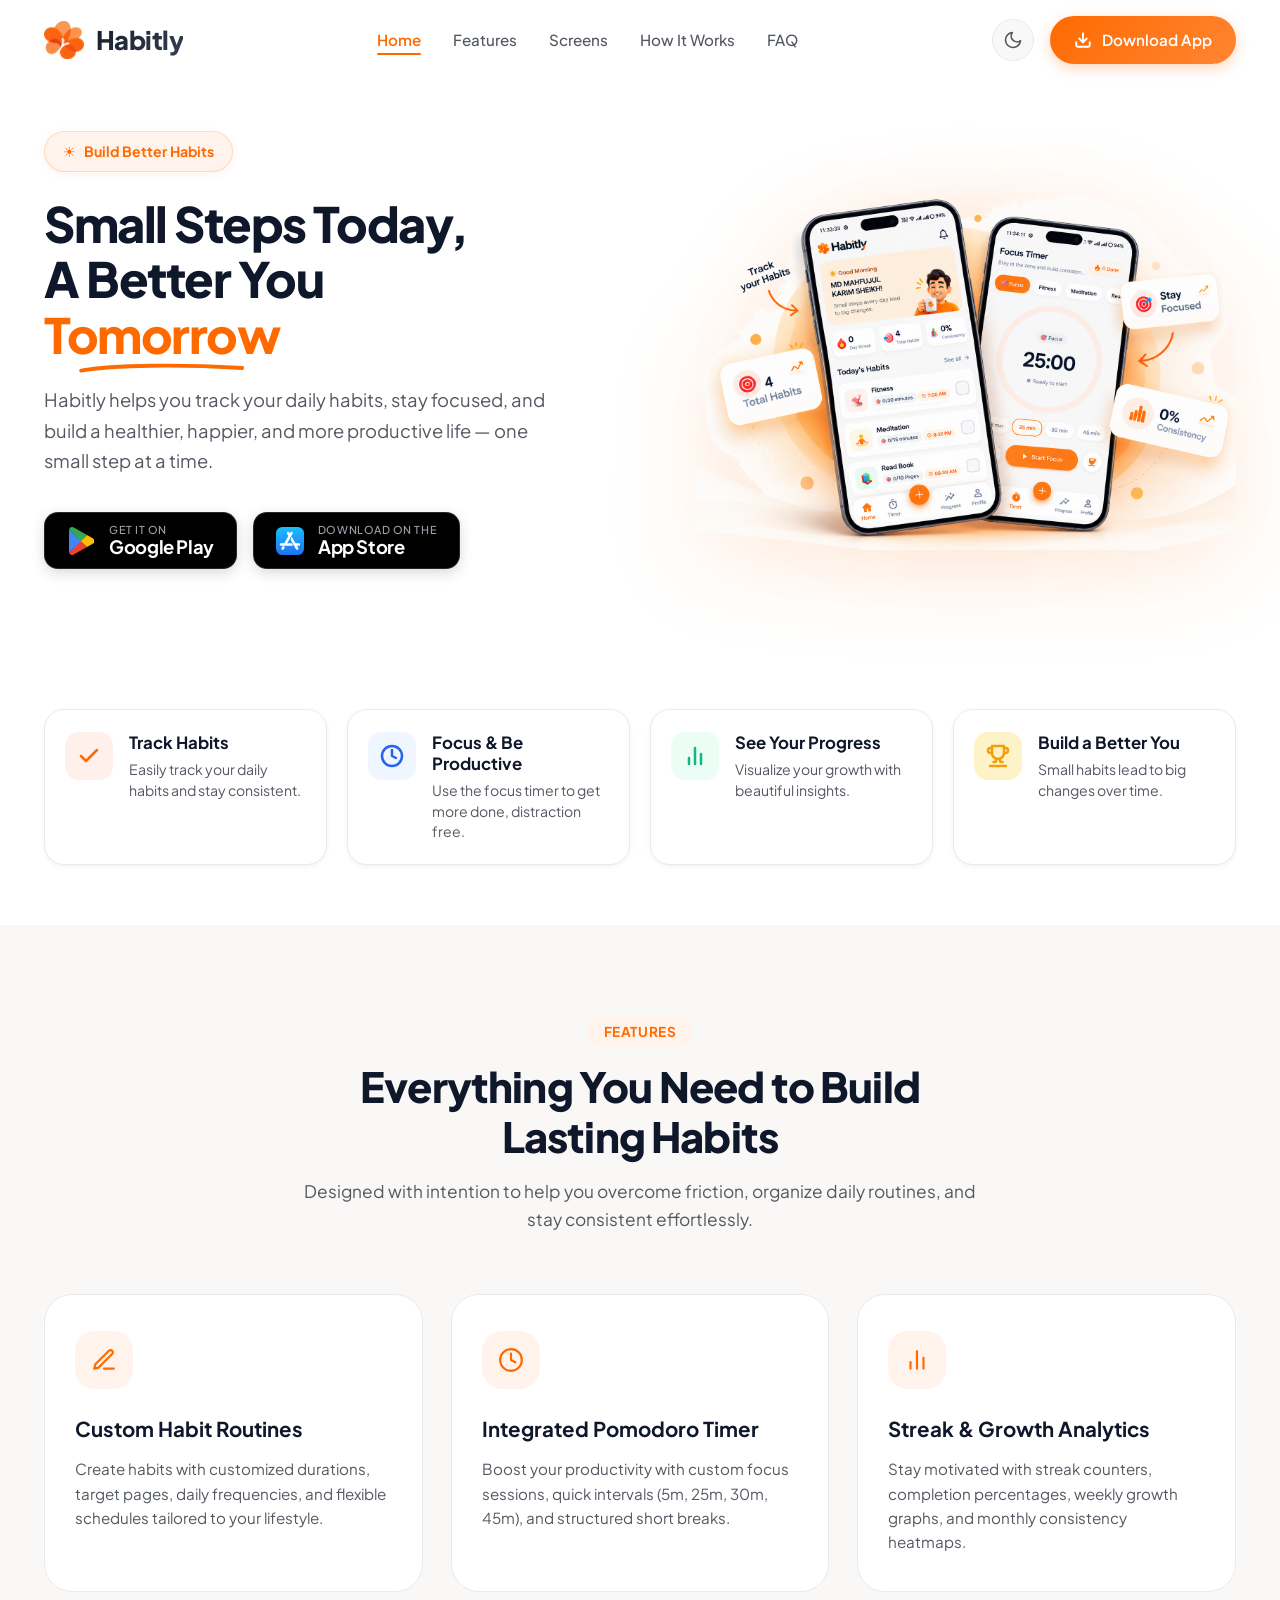
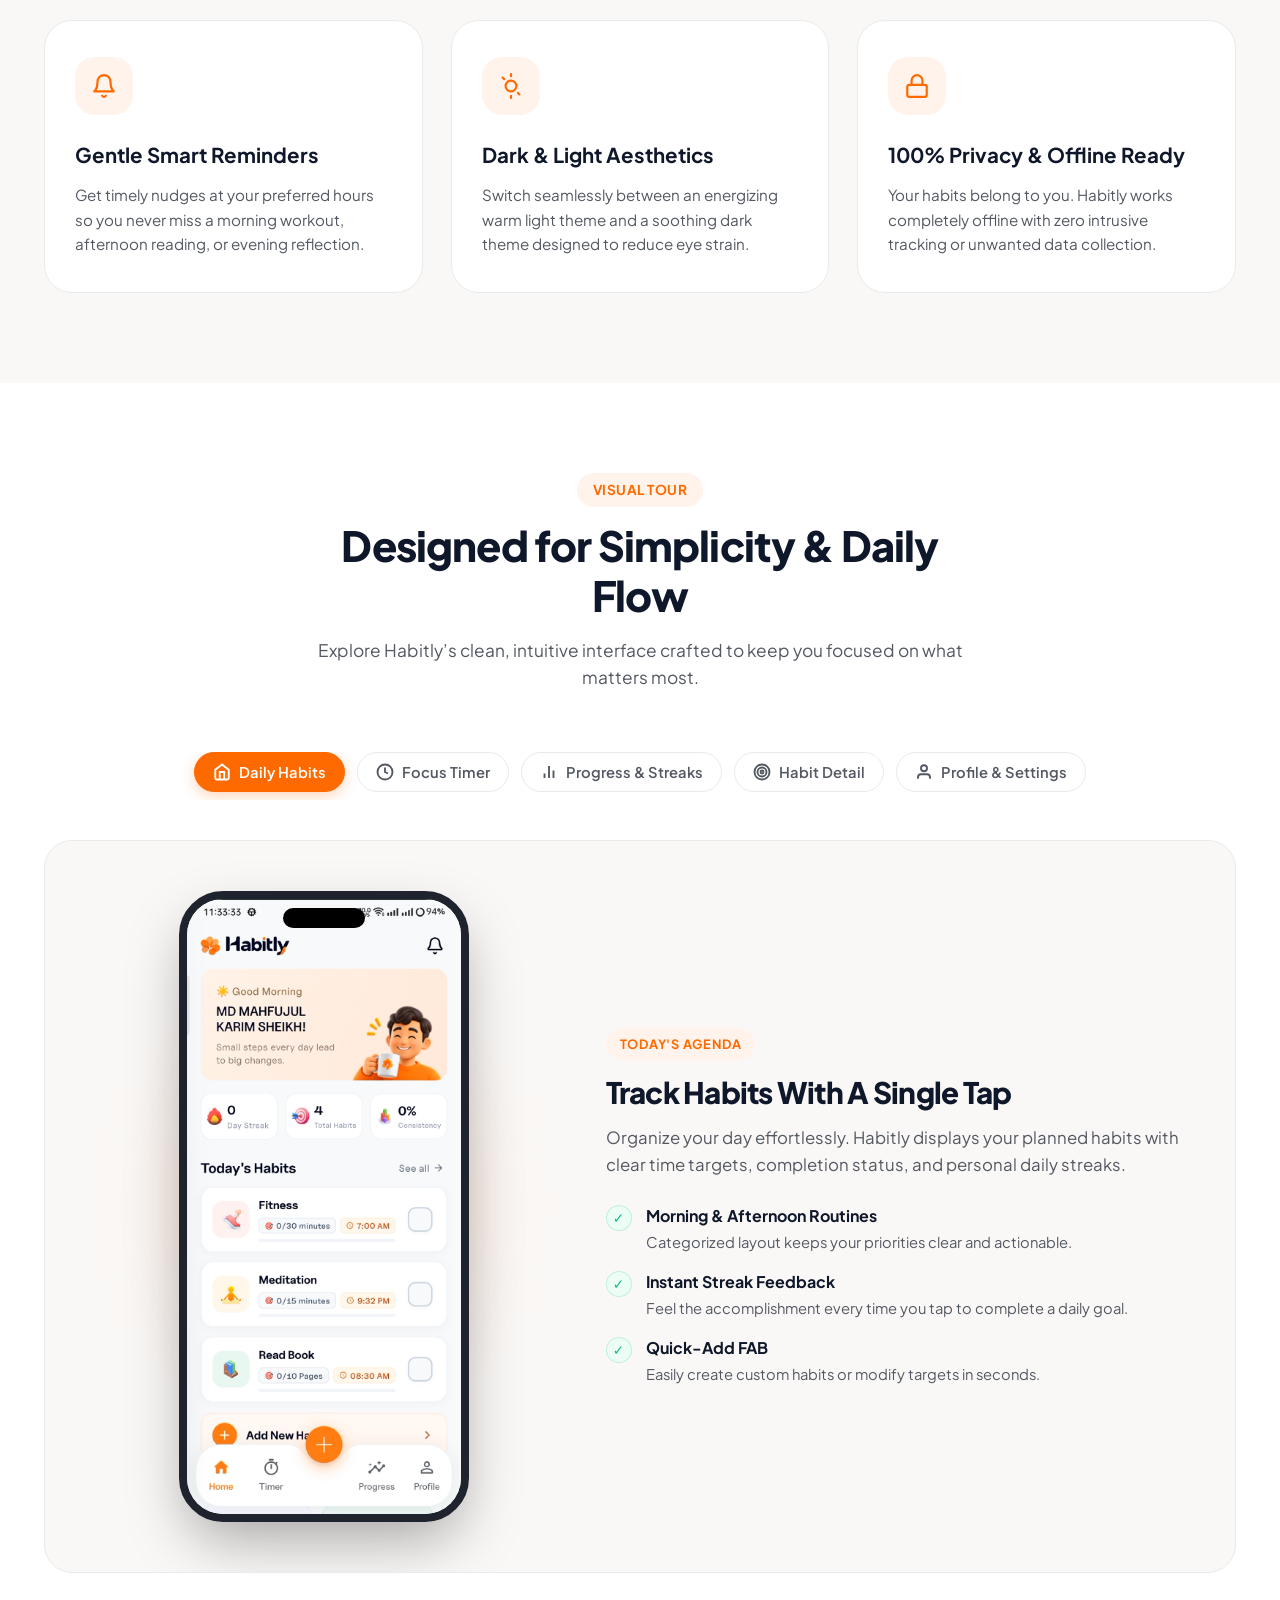
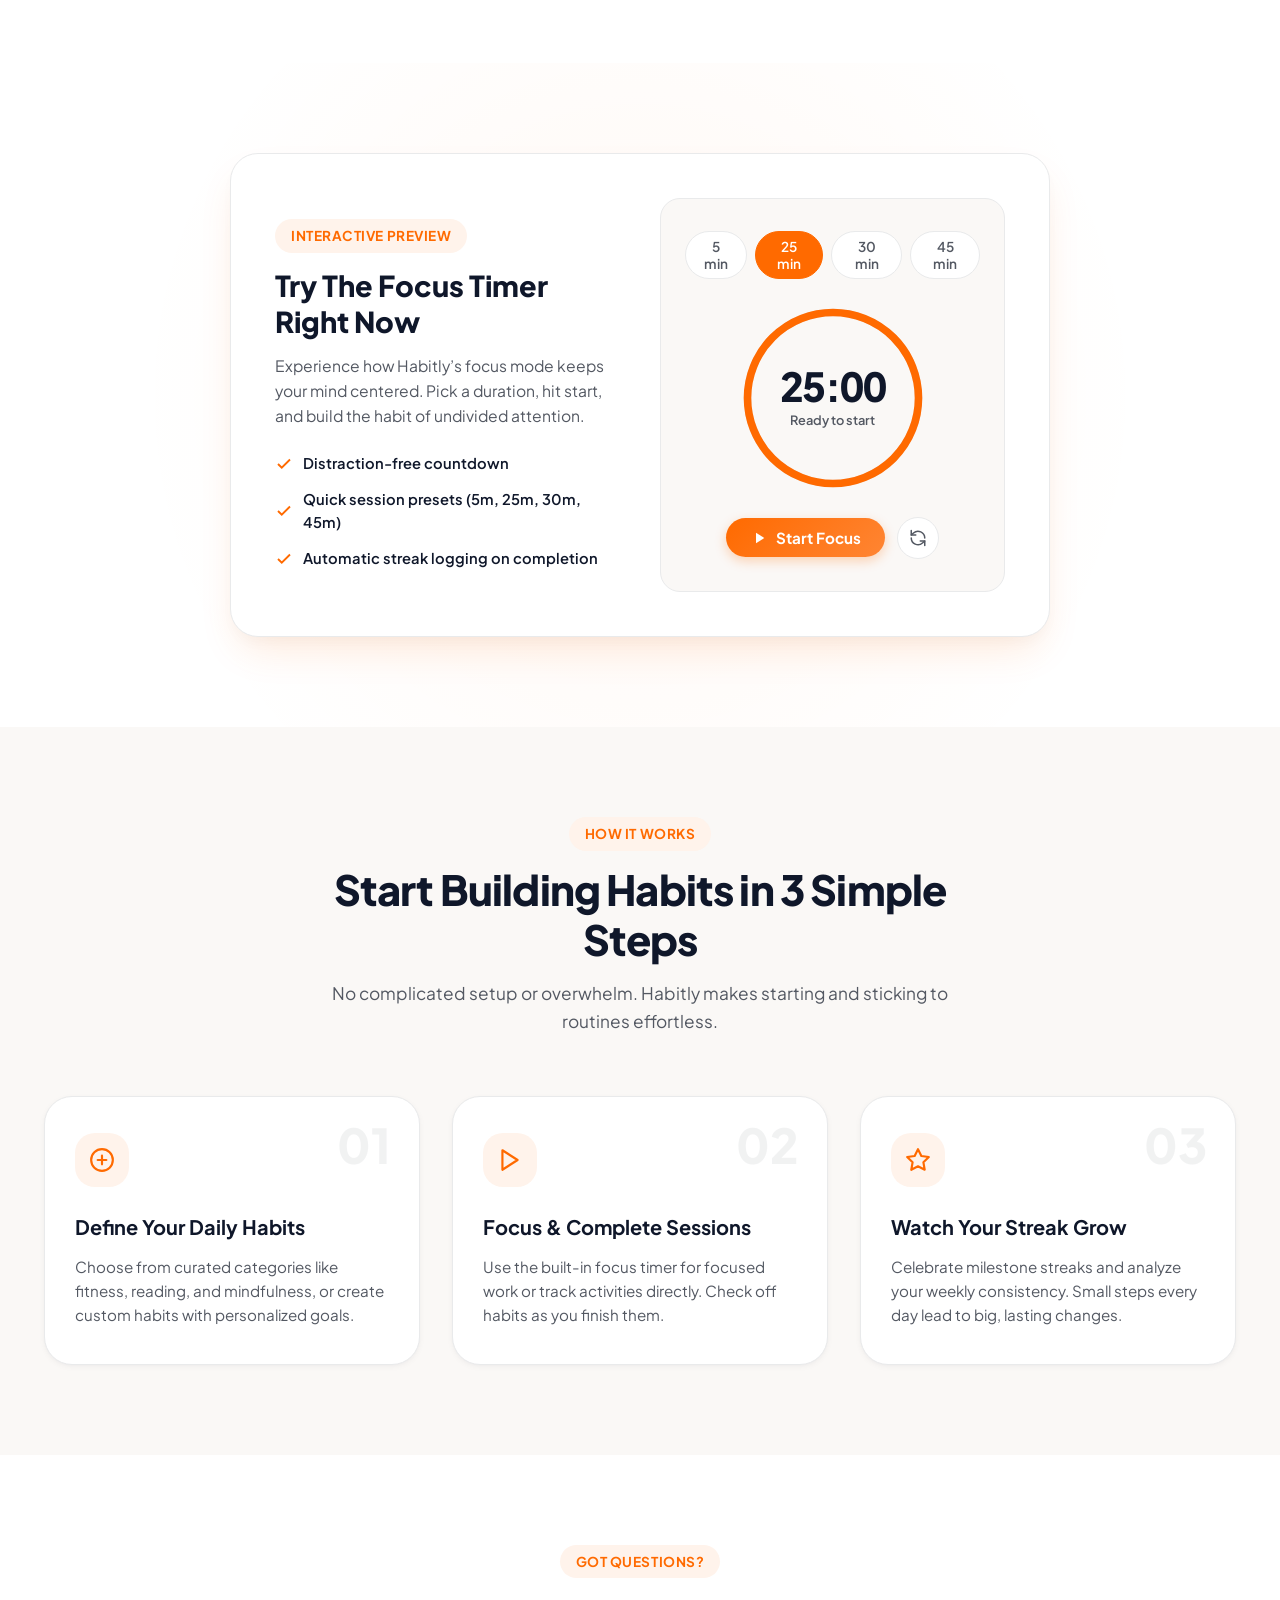
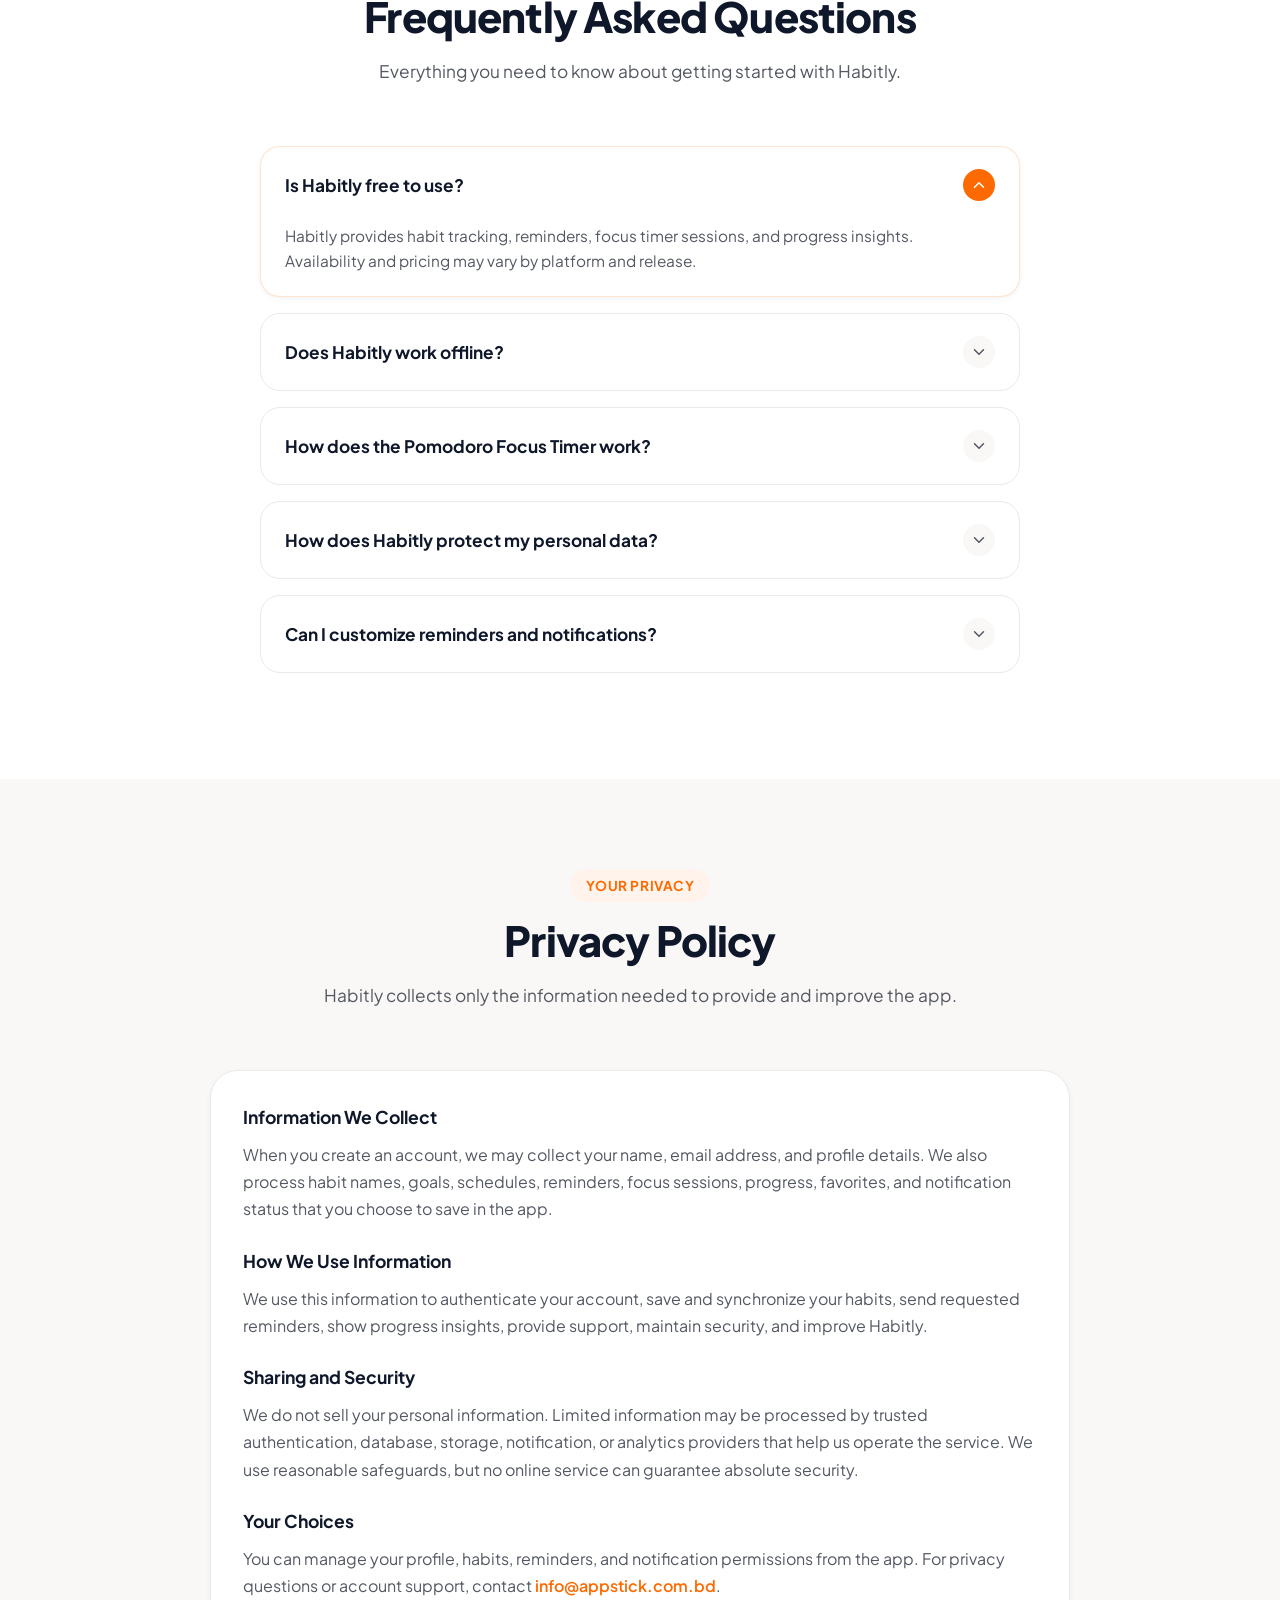
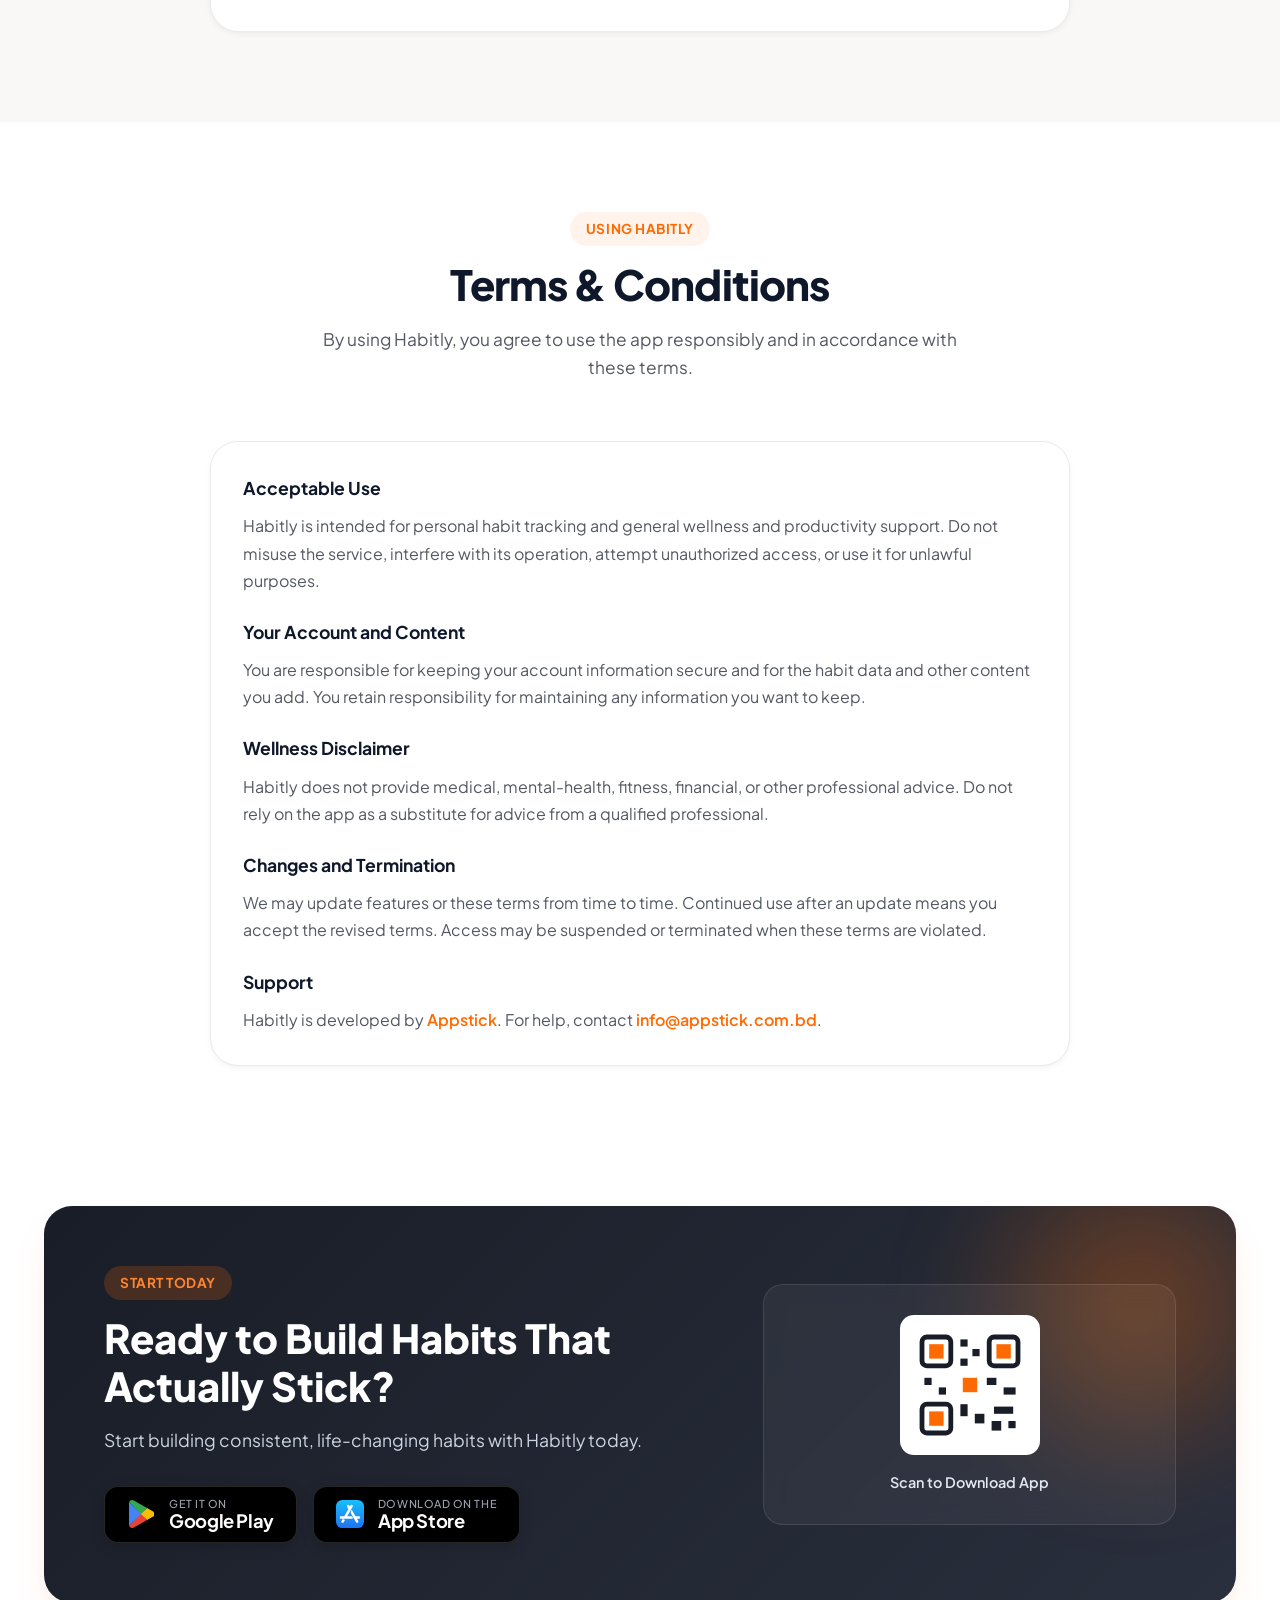
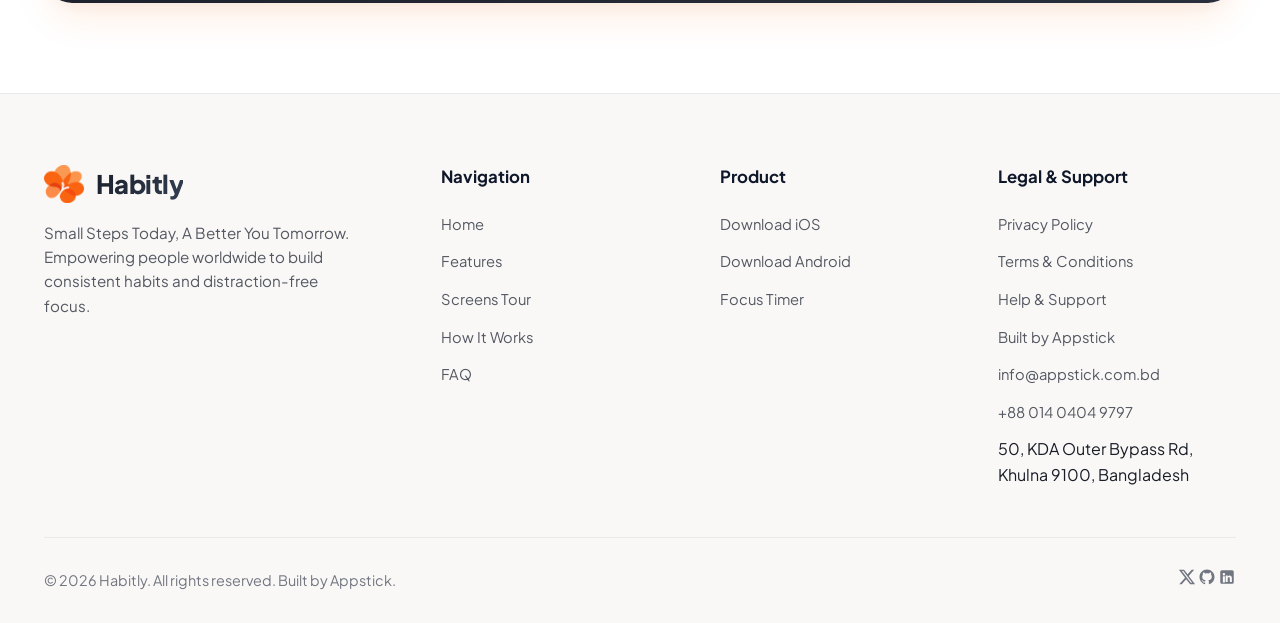
==== commit 87431c8a: "feat: add landing page layout, styles, and SVG assets for Havitly" ====
--- a/index.html
+++ b/index.html
@@ -129,9 +129,7 @@
             <!-- Google Play Button -->
             <a href="https://play.google.com" target="_blank" rel="noopener noreferrer" class="store-btn">
               <span class="store-btn-icon">
-                <svg viewBox="0 0 24 24" fill="currentColor">
-                  <path d="M3.609 1.814L13.793 12 3.61 22.186a1.996 1.996 0 0 1-.61-.954V2.768c.08-.363.292-.699.609-.954zm11.238 11.24l2.25 2.25-11.458 6.445 9.208-8.695zm0-2.108L5.639 2.25l11.457 6.446-2.249 2.25zm1.536 1.054l4.225 2.376c.799.45.799 1.187 0 1.636l-4.225 2.377-2.09-2.09 2.09-2.299z"/>
-                </svg>
+                <img src="assets/images/google-play.svg" alt="Google Play" width="28" height="28" class="store-icon-img">
               </span>
               <div class="store-btn-text">
                 <span class="store-btn-sub">GET IT ON</span>
@@ -142,9 +140,7 @@
             <!-- App Store Button -->
             <a href="https://apple.com/app-store" target="_blank" rel="noopener noreferrer" class="store-btn">
               <span class="store-btn-icon">
-                <svg viewBox="0 0 24 24" fill="currentColor">
-                  <path d="M18.71 19.5c-.83 1.24-1.71 2.45-3.05 2.47-1.34.03-1.77-.79-3.29-.79-1.53 0-2 .77-3.27.82-1.31.05-2.3-1.32-3.14-2.53C4.25 17 2.94 12.45 4.7 9.39c.87-1.52 2.43-2.48 4.12-2.51 1.28-.02 2.5.87 3.29.87.78 0 2.26-1.07 3.81-.91.65.03 2.47.26 3.64 1.98-.09.06-2.17 1.28-2.15 3.81.03 3.02 2.65 4.03 2.68 4.04-.03.07-.42 1.44-1.38 2.83M15.97 6.37c.63-.76 1.05-1.81.93-2.87-1 .04-2.18.66-2.83 1.42-.58.67-.99 1.74-.88 2.78 1.12.09 2.15-.57 2.78-1.33z"/>
-                </svg>
+                <img src="assets/images/app-store.svg" alt="App Store" width="28" height="28" class="store-icon-img">
               </span>
               <div class="store-btn-text">
                 <span class="store-btn-sub">Download on the</span>
@@ -854,9 +850,7 @@
           <div class="store-buttons">
             <a href="https://play.google.com" target="_blank" rel="noopener noreferrer" class="store-btn">
               <span class="store-btn-icon">
-                <svg viewBox="0 0 24 24" fill="currentColor">
-                  <path d="M3.609 1.814L13.793 12 3.61 22.186a1.996 1.996 0 0 1-.61-.954V2.768c.08-.363.292-.699.609-.954zm11.238 11.24l2.25 2.25-11.458 6.445 9.208-8.695zm0-2.108L5.639 2.25l11.457 6.446-2.249 2.25zm1.536 1.054l4.225 2.376c.799.45.799 1.187 0 1.636l-4.225 2.377-2.09-2.09 2.09-2.299z"/>
-                </svg>
+                <img src="assets/images/google-play.svg" alt="Google Play" width="28" height="28" class="store-icon-img">
               </span>
               <div class="store-btn-text">
                 <span class="store-btn-sub">GET IT ON</span>
@@ -866,9 +860,7 @@
 
             <a href="https://apple.com/app-store" target="_blank" rel="noopener noreferrer" class="store-btn">
               <span class="store-btn-icon">
-                <svg viewBox="0 0 24 24" fill="currentColor">
-                  <path d="M18.71 19.5c-.83 1.24-1.71 2.45-3.05 2.47-1.34.03-1.77-.79-3.29-.79-1.53 0-2 .77-3.27.82-1.31.05-2.3-1.32-3.14-2.53C4.25 17 2.94 12.45 4.7 9.39c.87-1.52 2.43-2.48 4.12-2.51 1.28-.02 2.5.87 3.29.87.78 0 2.26-1.07 3.81-.91.65.03 2.47.26 3.64 1.98-.09.06-2.17 1.28-2.15 3.81.03 3.02 2.65 4.03 2.68 4.04-.03.07-.42 1.44-1.38 2.83M15.97 6.37c.63-.76 1.05-1.81.93-2.87-1 .04-2.18.66-2.83 1.42-.58.67-.99 1.74-.88 2.78 1.12.09 2.15-.57 2.78-1.33z"/>
-                </svg>
+                <img src="assets/images/app-store.svg" alt="App Store" width="28" height="28" class="store-icon-img">
               </span>
               <div class="store-btn-text">
                 <span class="store-btn-sub">Download on the</span>
--- a/assets/css/style.css
+++ b/assets/css/style.css
@@ -471,9 +471,13 @@
   justify-content: center;
 }
 
-.store-btn-icon svg {
+.store-btn-icon svg,
+.store-btn-icon img,
+.store-icon-img {
   width: 100%;
   height: 100%;
+  object-fit: contain;
+  display: block;
 }
 
 .store-btn-text {
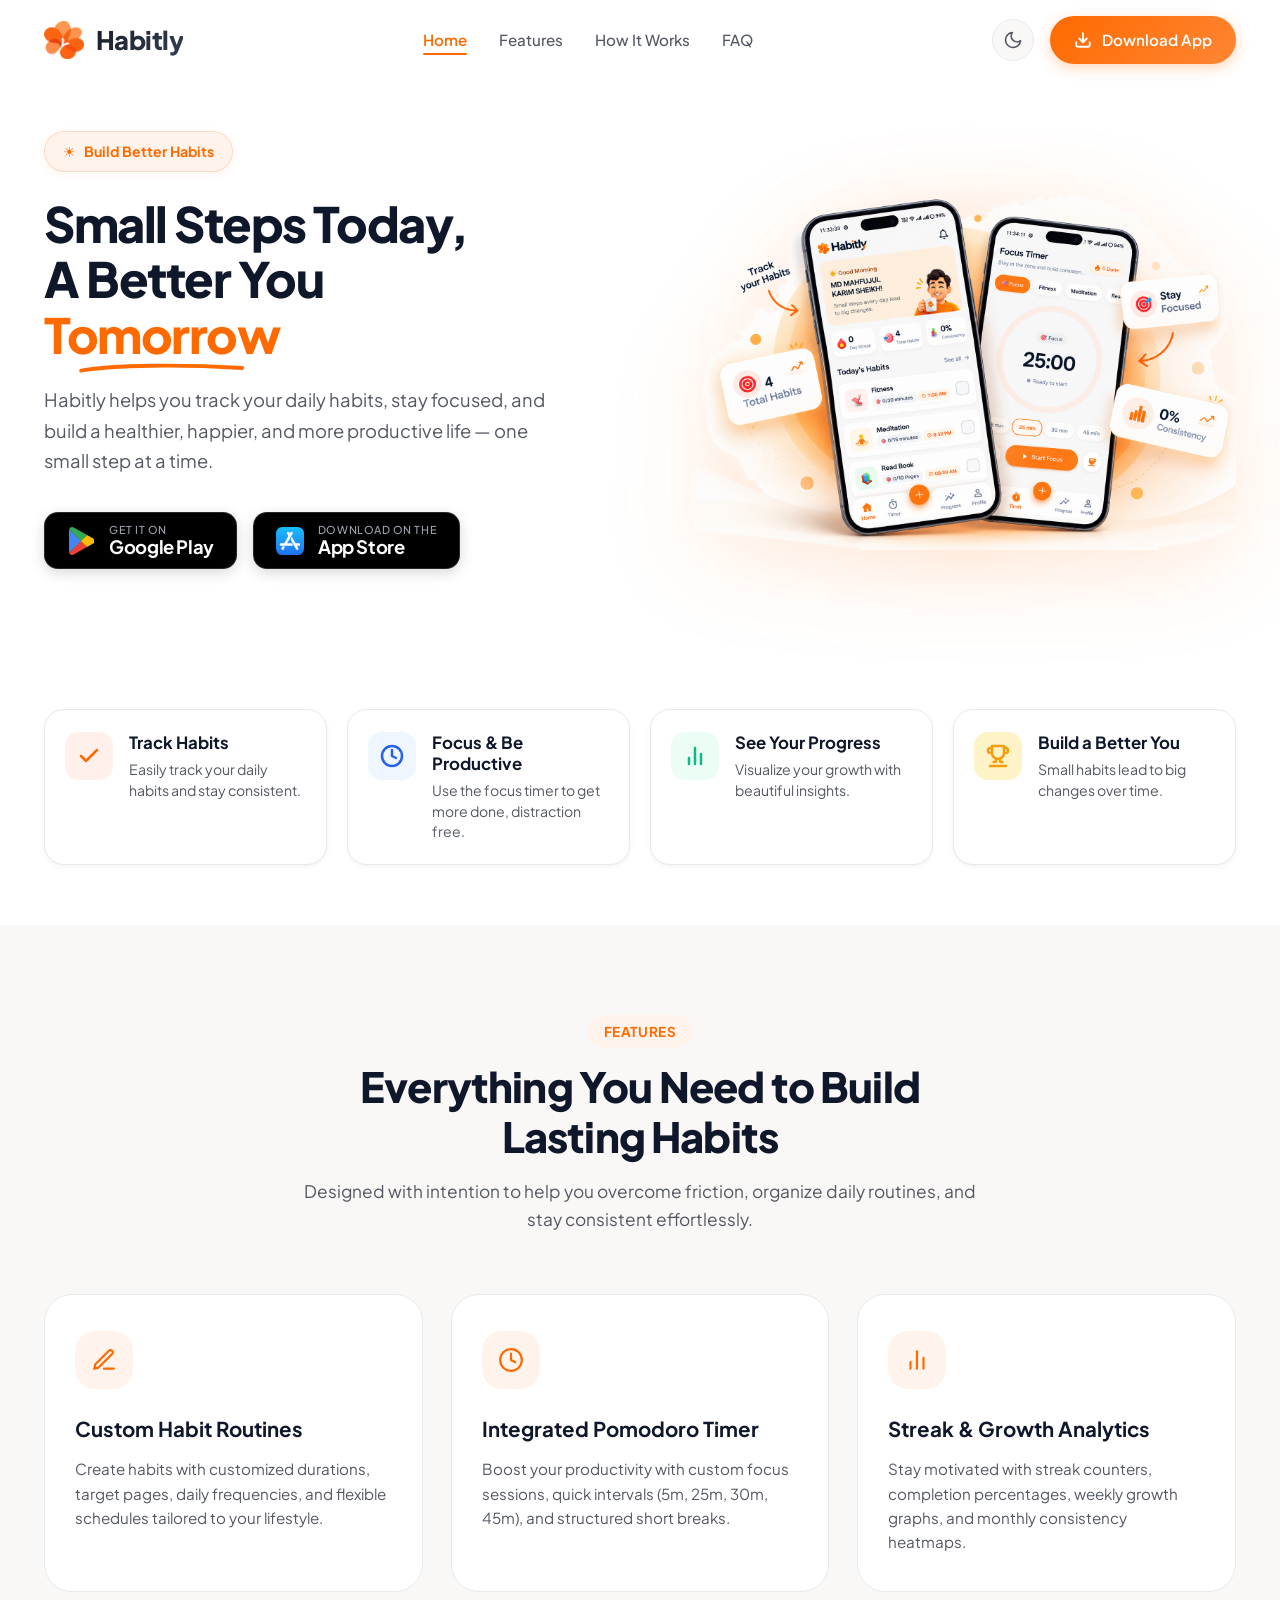
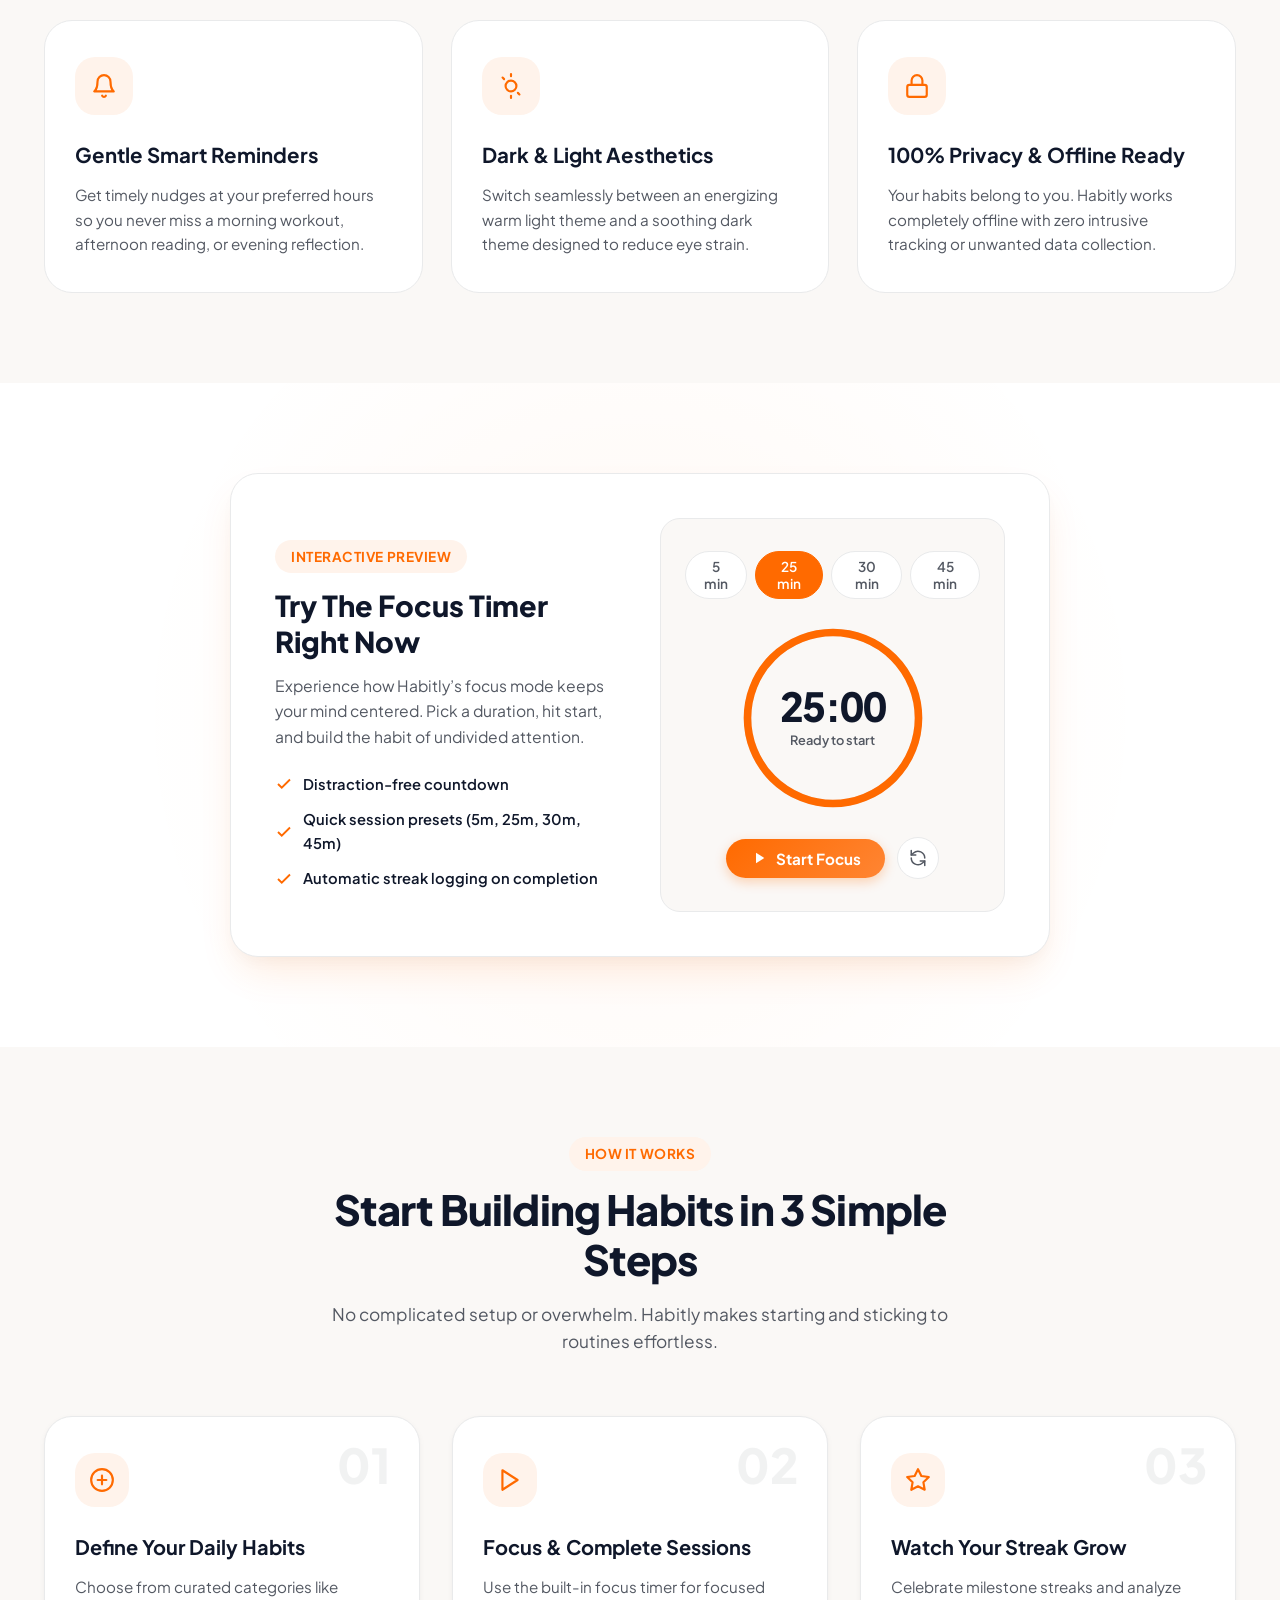
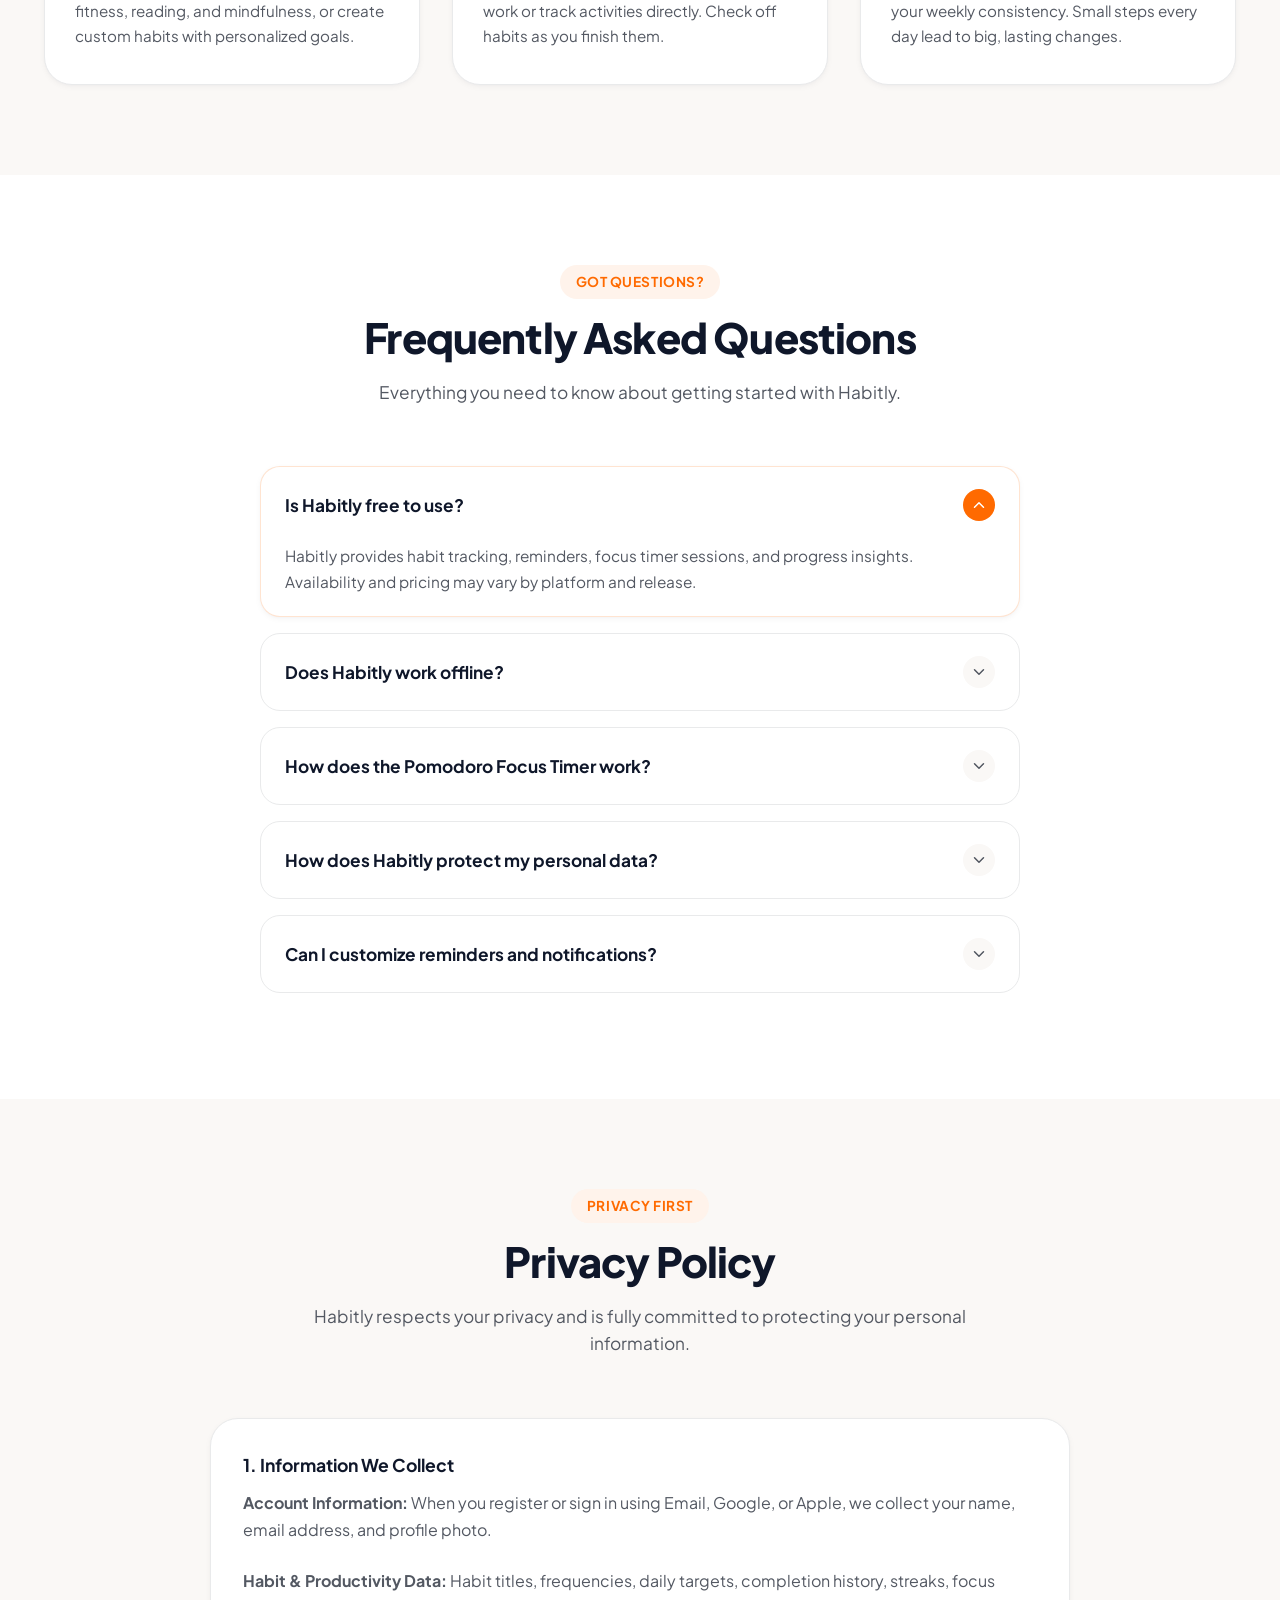
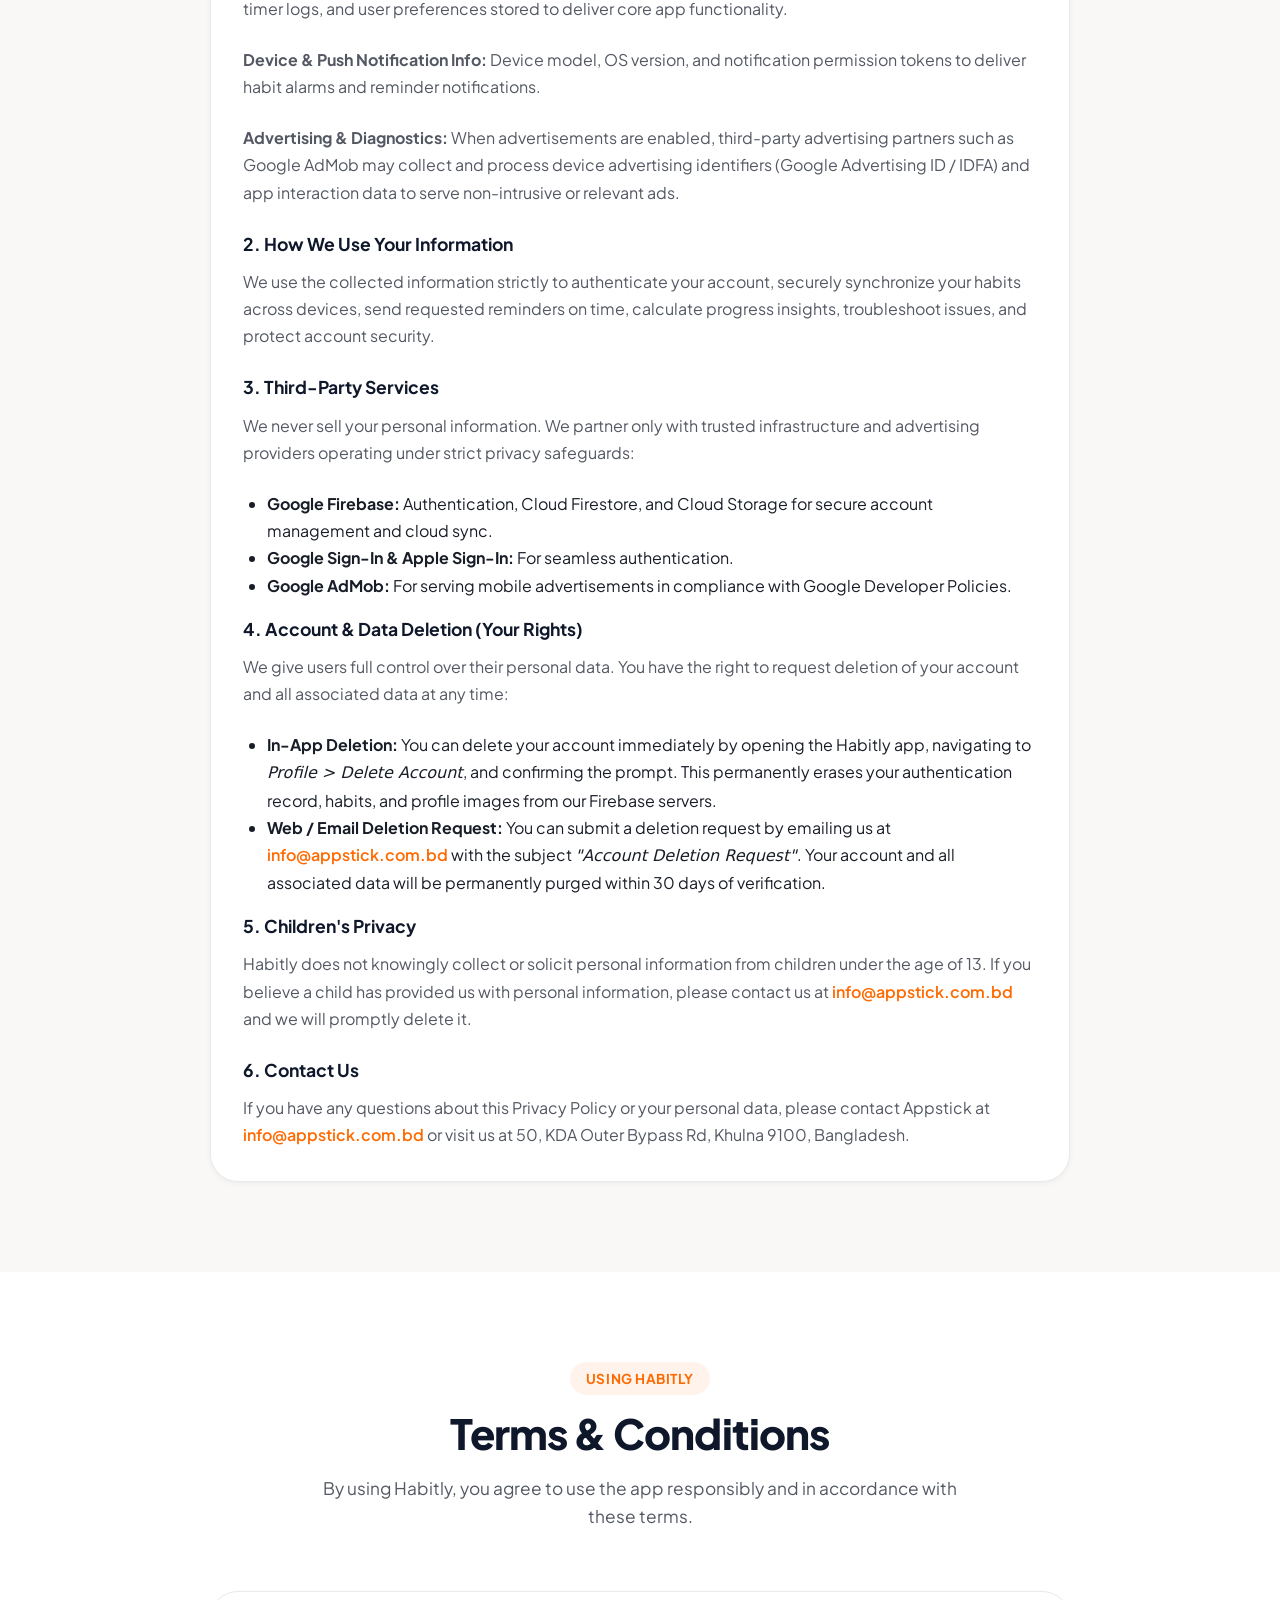
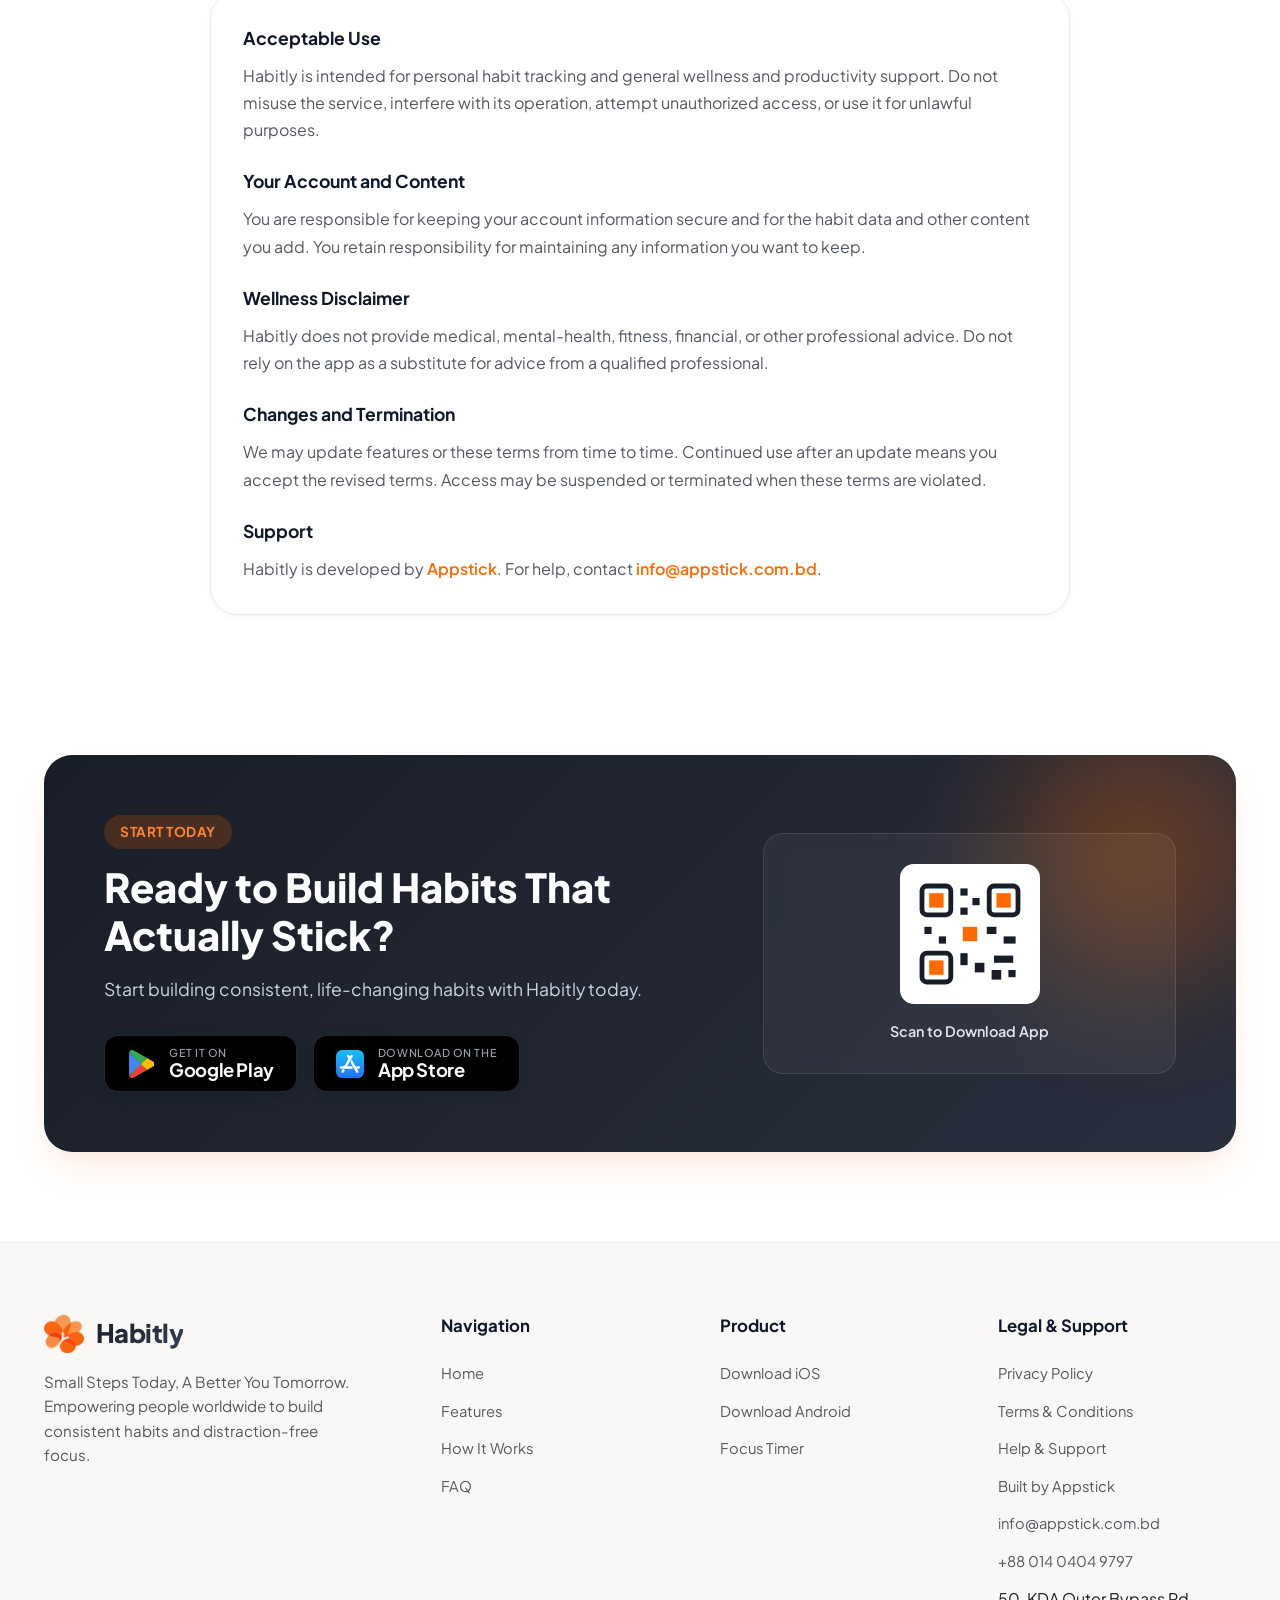
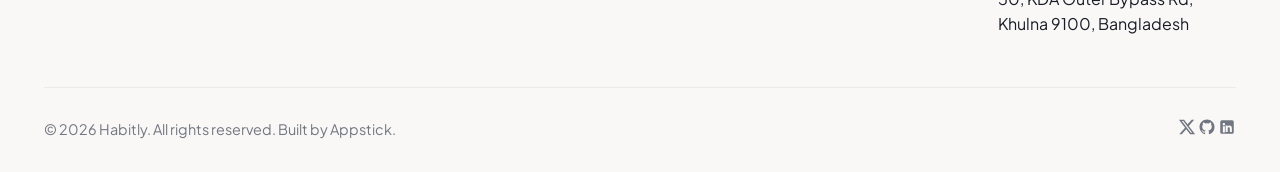
==== commit 8502f0e2: "feat: add landing page styles, script, and HTML structure" ====
--- a/index.html
+++ b/index.html
@@ -43,7 +43,6 @@
         <ul class="nav-menu">
           <li><a href="#home" class="nav-link active">Home</a></li>
           <li><a href="#features" class="nav-link">Features</a></li>
-          <li><a href="#screens" class="nav-link">Screens</a></li>
           <li><a href="#how-it-works" class="nav-link">How It Works</a></li>
           <li><a href="#faq" class="nav-link">FAQ</a></li>
         </ul>
@@ -336,244 +335,6 @@
   </section>
 
 <!-- ==========================================================================
-       App Screens Showcase (Interactive Visual Tour)
-       ========================================================================== -->
-  <section class="section-padding screens-section" id="screens">
-    <div class="container">
-      <div class="section-header">
-        <span class="section-tag">Visual Tour</span>
-        <h2 class="section-title">Designed for Simplicity &amp; Daily Flow</h2>
-        <p class="section-subtitle">
-          Explore Habitly’s clean, intuitive interface crafted to keep you focused on what matters most.
-        </p>
-      </div>
-
-      <!-- Screen Navigation Tabs -->
-      <div class="screens-tabs-wrapper">
-        <div class="screens-tabs" role="tablist" aria-label="App Screens Tour">
-          <button class="screen-tab active" data-screen="home" role="tab" aria-selected="true">
-            <span class="tab-icon">
-              <svg width="18" height="18" viewBox="0 0 24 24" fill="none" stroke="currentColor" stroke-width="2.5"><path d="M3 9l9-7 9 7v11a2 2 0 0 1-2 2H5a2 2 0 0 1-2-2z"></path><polyline points="9 22 9 12 15 12 15 22"></polyline></svg>
-            </span>
-            <span class="tab-title">Daily Habits</span>
-          </button>
-
-          <button class="screen-tab" data-screen="timer" role="tab" aria-selected="false">
-            <span class="tab-icon">
-              <svg width="18" height="18" viewBox="0 0 24 24" fill="none" stroke="currentColor" stroke-width="2.5"><circle cx="12" cy="12" r="10"></circle><polyline points="12 6 12 12 16 14"></polyline></svg>
-            </span>
-            <span class="tab-title">Focus Timer</span>
-          </button>
-
-          <button class="screen-tab" data-screen="progress" role="tab" aria-selected="false">
-            <span class="tab-icon">
-              <svg width="18" height="18" viewBox="0 0 24 24" fill="none" stroke="currentColor" stroke-width="2.5"><line x1="18" y1="20" x2="18" y2="10"></line><line x1="12" y1="20" x2="12" y2="4"></line><line x1="6" y1="20" x2="6" y2="14"></line></svg>
-            </span>
-            <span class="tab-title">Progress &amp; Streaks</span>
-          </button>
-
-          <button class="screen-tab" data-screen="detail" role="tab" aria-selected="false">
-            <span class="tab-icon">
-              <svg width="18" height="18" viewBox="0 0 24 24" fill="none" stroke="currentColor" stroke-width="2.5"><circle cx="12" cy="12" r="10"></circle><circle cx="12" cy="12" r="6"></circle><circle cx="12" cy="12" r="2"></circle></svg>
-            </span>
-            <span class="tab-title">Habit Detail</span>
-          </button>
-
-          <button class="screen-tab" data-screen="profile" role="tab" aria-selected="false">
-            <span class="tab-icon">
-              <svg width="18" height="18" viewBox="0 0 24 24" fill="none" stroke="currentColor" stroke-width="2.5"><path d="M20 21v-2a4 4 0 0 0-4-4H8a4 4 0 0 0-4 4v2"></path><circle cx="12" cy="7" r="4"></circle></svg>
-            </span>
-            <span class="tab-title">Profile &amp; Settings</span>
-          </button>
-        </div>
-      </div>
-
-      <!-- Active Screen Showcase Stage -->
-      <div class="screens-display-grid">
-        <!-- Phone Frame Container -->
-        <div class="screen-phone-column">
-          <div class="screen-phone-mockup">
-            <div class="screen-phone-glow" aria-hidden="true"></div>
-            <div class="screen-phone-frame">
-              <div class="screen-dynamic-island" aria-hidden="true"></div>
-              <div class="screen-viewport">
-                <img id="screen-img-home" class="screen-display-img active" src="assets/images/screen_home.png" alt="Habitly Daily Habits Home Screen" width="377" height="841" loading="lazy">
-                <img id="screen-img-timer" class="screen-display-img" src="assets/images/screen_timer.png" alt="Habitly Focus Pomodoro Timer Screen" width="376" height="844" loading="lazy">
-                <img id="screen-img-progress" class="screen-display-img" src="assets/images/screen_progress.png" alt="Habitly Consistency Analytics and Progress Screen" width="428" height="933" loading="lazy">
-                <img id="screen-img-detail" class="screen-display-img" src="assets/images/screen_habit_detail.png" alt="Habitly Habit Detail and Target Screen" width="428" height="1122" loading="lazy">
-                <img id="screen-img-profile" class="screen-display-img" src="assets/images/screen_profile.png" alt="Habitly Profile and Preferences Screen" width="428" height="836" loading="lazy">
-              </div>
-            </div>
-          </div>
-        </div>
-
-        <!-- Feature Description Column -->
-        <div class="screen-details-column">
-          <!-- Panel 1: Home -->
-          <div class="screen-info-panel active" data-screen="home">
-            <div class="screen-badge">Today's Agenda</div>
-            <h3 class="screen-panel-title">Track Habits With A Single Tap</h3>
-            <p class="screen-panel-desc">
-              Organize your day effortlessly. Habitly displays your planned habits with clear time targets, completion status, and personal daily streaks.
-            </p>
-            <div class="screen-feature-list">
-              <div class="screen-feature-item">
-                <div class="item-icon check">✓</div>
-                <div>
-                  <strong>Morning &amp; Afternoon Routines</strong>
-                  <p>Categorized layout keeps your priorities clear and actionable.</p>
-                </div>
-              </div>
-              <div class="screen-feature-item">
-                <div class="item-icon check">✓</div>
-                <div>
-                  <strong>Instant Streak Feedback</strong>
-                  <p>Feel the accomplishment every time you tap to complete a daily goal.</p>
-                </div>
-              </div>
-              <div class="screen-feature-item">
-                <div class="item-icon check">✓</div>
-                <div>
-                  <strong>Quick-Add FAB</strong>
-                  <p>Easily create custom habits or modify targets in seconds.</p>
-                </div>
-              </div>
-            </div>
-          </div>
-
-          <!-- Panel 2: Timer -->
-          <div class="screen-info-panel" data-screen="timer">
-            <div class="screen-badge">Deep Focus</div>
-            <h3 class="screen-panel-title">Master Distraction-Free Flow</h3>
-            <p class="screen-panel-desc">
-              Pair your habits with structured focus sessions. The built-in Pomodoro timer eliminates digital clutter so you can immerse fully.
-            </p>
-            <div class="screen-feature-list">
-              <div class="screen-feature-item">
-                <div class="item-icon check">✓</div>
-                <div>
-                  <strong>Flexible Session Presets</strong>
-                  <p>Select 5, 25, 30, or 45-minute blocks tailored to your energy.</p>
-                </div>
-              </div>
-              <div class="screen-feature-item">
-                <div class="item-icon check">✓</div>
-                <div>
-                  <strong>Linked Habit Progression</strong>
-                  <p>Completed minutes automatically synchronize with your habit targets.</p>
-                </div>
-              </div>
-              <div class="screen-feature-item">
-                <div class="item-icon check">✓</div>
-                <div>
-                  <strong>Zero Popups or Distractions</strong>
-                  <p>A calm, soothing screen that keeps your mind on task.</p>
-                </div>
-              </div>
-            </div>
-          </div>
-
-          <!-- Panel 3: Progress -->
-          <div class="screen-info-panel" data-screen="progress">
-            <div class="screen-badge">Analytics &amp; Streaks</div>
-            <h3 class="screen-panel-title">See Your Growth Come to Life</h3>
-            <p class="screen-panel-desc">
-              Visual feedback is the key to habit consistency. Habitly gives you clean charts and completion rates that inspire you to keep going.
-            </p>
-            <div class="screen-feature-list">
-              <div class="screen-feature-item">
-                <div class="item-icon check">✓</div>
-                <div>
-                  <strong>Weekly &amp; Monthly Heatmaps</strong>
-                  <p>Understand your peak productivity days and consistency trends.</p>
-                </div>
-              </div>
-              <div class="screen-feature-item">
-                <div class="item-icon check">✓</div>
-                <div>
-                  <strong>Habit Performance Breakdown</strong>
-                  <p>Identify which habits thrive and where you need extra focus.</p>
-                </div>
-              </div>
-              <div class="screen-feature-item">
-                <div class="item-icon check">✓</div>
-                <div>
-                  <strong>Milestone Badges</strong>
-                  <p>Celebrate reaching 7, 30, and 100-day streaks with visual rewards.</p>
-                </div>
-              </div>
-            </div>
-          </div>
-
-          <!-- Panel 4: Detail -->
-          <div class="screen-info-panel" data-screen="detail">
-            <div class="screen-badge">Granular Control</div>
-            <h3 class="screen-panel-title">Complete Habit History &amp; Target Tracking</h3>
-            <p class="screen-panel-desc">
-              Dive into individual habits to review historical performance, customize reminder times, and adjust weekly goals.
-            </p>
-            <div class="screen-feature-list">
-              <div class="screen-feature-item">
-                <div class="item-icon check">✓</div>
-                <div>
-                  <strong>Granular Log History</strong>
-                  <p>Inspect past days, completed durations, and session notes.</p>
-                </div>
-              </div>
-              <div class="screen-feature-item">
-                <div class="item-icon check">✓</div>
-                <div>
-                  <strong>Custom Frequency Schedules</strong>
-                  <p>Set habits for every day, weekdays only, or specific selected days.</p>
-                </div>
-              </div>
-              <div class="screen-feature-item">
-                <div class="item-icon check">✓</div>
-                <div>
-                  <strong>Reminder Personalization</strong>
-                  <p>Schedule exact morning or evening reminders that fit your routine.</p>
-                </div>
-              </div>
-            </div>
-          </div>
-
-          <!-- Panel 5: Profile -->
-          <div class="screen-info-panel" data-screen="profile">
-            <div class="screen-badge">Your Workspace</div>
-            <h3 class="screen-panel-title">Personalized Preferences &amp; Dark Mode</h3>
-            <p class="screen-panel-desc">
-              Tailor Habitly to your aesthetic with instant Dark/Light mode, manage your profile, and keep your data backed up securely.
-            </p>
-            <div class="screen-feature-list">
-              <div class="screen-feature-item">
-                <div class="item-icon check">✓</div>
-                <div>
-                  <strong>Dark &amp; Light Themes</strong>
-                  <p>Enjoy a beautiful interface day or night with zero eye strain.</p>
-                </div>
-              </div>
-              <div class="screen-feature-item">
-                <div class="item-icon check">✓</div>
-                <div>
-                  <strong>100% Privacy &amp; Data Control</strong>
-                  <p>Offline first architecture ensures your personal routines stay private.</p>
-                </div>
-              </div>
-              <div class="screen-feature-item">
-                <div class="item-icon check">✓</div>
-                <div>
-                  <strong>Customizable Notifications</strong>
-                  <p>Full control over reminder sounds, notification styles, and quiet hours.</p>
-                </div>
-              </div>
-            </div>
-          </div>
-        </div>
-      </div>
-    </div>
-  </section>
-
-  <!-- ==========================================================================
        Interactive Focus Timer Live Widget
        ========================================================================== -->
   <section class="section-padding timer-demo-section">
@@ -789,21 +550,42 @@
   <section class="section-padding section-alt legal-section" id="privacy">
     <div class="container">
       <div class="section-header">
-        <span class="section-tag">Your Privacy</span>
+        <span class="section-tag">Privacy First</span>
         <h2 class="section-title">Privacy Policy</h2>
         <p class="section-subtitle">
-          Habitly collects only the information needed to provide and improve the app.
+          Habitly respects your privacy and is fully committed to protecting your personal information.
         </p>
       </div>
       <div class="legal-content">
-        <h3>Information We Collect</h3>
-        <p>When you create an account, we may collect your name, email address, and profile details. We also process habit names, goals, schedules, reminders, focus sessions, progress, favorites, and notification status that you choose to save in the app.</p>
-        <h3>How We Use Information</h3>
-        <p>We use this information to authenticate your account, save and synchronize your habits, send requested reminders, show progress insights, provide support, maintain security, and improve Habitly.</p>
-        <h3>Sharing and Security</h3>
-        <p>We do not sell your personal information. Limited information may be processed by trusted authentication, database, storage, notification, or analytics providers that help us operate the service. We use reasonable safeguards, but no online service can guarantee absolute security.</p>
-        <h3>Your Choices</h3>
-        <p>You can manage your profile, habits, reminders, and notification permissions from the app. For privacy questions or account support, contact <a href="mailto:info@appstick.com.bd">info@appstick.com.bd</a>.</p>
+        <h3>1. Information We Collect</h3>
+        <p><strong>Account Information:</strong> When you register or sign in using Email, Google, or Apple, we collect your name, email address, and profile photo.</p>
+        <p><strong>Habit &amp; Productivity Data:</strong> Habit titles, frequencies, daily targets, completion history, streaks, focus timer logs, and user preferences stored to deliver core app functionality.</p>
+        <p><strong>Device &amp; Push Notification Info:</strong> Device model, OS version, and notification permission tokens to deliver habit alarms and reminder notifications.</p>
+        <p><strong>Advertising &amp; Diagnostics:</strong> When advertisements are enabled, third-party advertising partners such as Google AdMob may collect and process device advertising identifiers (Google Advertising ID / IDFA) and app interaction data to serve non-intrusive or relevant ads.</p>
+
+        <h3>2. How We Use Your Information</h3>
+        <p>We use the collected information strictly to authenticate your account, securely synchronize your habits across devices, send requested reminders on time, calculate progress insights, troubleshoot issues, and protect account security.</p>
+
+        <h3>3. Third-Party Services</h3>
+        <p>We never sell your personal information. We partner only with trusted infrastructure and advertising providers operating under strict privacy safeguards:</p>
+        <ul style="list-style: disc; margin-left: 24px; margin-bottom: 16px; color: var(--color-text-secondary); line-height: 1.7;">
+          <li><strong>Google Firebase:</strong> Authentication, Cloud Firestore, and Cloud Storage for secure account management and cloud sync.</li>
+          <li><strong>Google Sign-In &amp; Apple Sign-In:</strong> For seamless authentication.</li>
+          <li><strong>Google AdMob:</strong> For serving mobile advertisements in compliance with Google Developer Policies.</li>
+        </ul>
+
+        <h3>4. Account &amp; Data Deletion (Your Rights)</h3>
+        <p>We give users full control over their personal data. You have the right to request deletion of your account and all associated data at any time:</p>
+        <ul style="list-style: disc; margin-left: 24px; margin-bottom: 16px; color: var(--color-text-secondary); line-height: 1.7;">
+          <li><strong>In-App Deletion:</strong> You can delete your account immediately by opening the Habitly app, navigating to <em>Profile &gt; Delete Account</em>, and confirming the prompt. This permanently erases your authentication record, habits, and profile images from our Firebase servers.</li>
+          <li><strong>Web / Email Deletion Request:</strong> You can submit a deletion request by emailing us at <a href="mailto:info@appstick.com.bd">info@appstick.com.bd</a> with the subject <em>"Account Deletion Request"</em>. Your account and all associated data will be permanently purged within 30 days of verification.</li>
+        </ul>
+
+        <h3>5. Children's Privacy</h3>
+        <p>Habitly does not knowingly collect or solicit personal information from children under the age of 13. If you believe a child has provided us with personal information, please contact us at <a href="mailto:info@appstick.com.bd">info@appstick.com.bd</a> and we will promptly delete it.</p>
+
+        <h3>6. Contact Us</h3>
+        <p>If you have any questions about this Privacy Policy or your personal data, please contact Appstick at <a href="mailto:info@appstick.com.bd">info@appstick.com.bd</a> or visit us at 50, KDA Outer Bypass Rd, Khulna 9100, Bangladesh.</p>
       </div>
     </div>
   </section>
@@ -925,7 +707,6 @@
           <ul class="footer-links">
             <li><a href="#home">Home</a></li>
             <li><a href="#features">Features</a></li>
-            <li><a href="#screens">Screens Tour</a></li>
             <li><a href="#how-it-works">How It Works</a></li>
             <li><a href="#faq">FAQ</a></li>
           </ul>
--- a/assets/css/style.css
+++ b/assets/css/style.css
@@ -106,7 +106,6 @@
   scroll-behavior: smooth;
   -webkit-font-smoothing: antialiased;
   -moz-osx-font-smoothing: grayscale;
-  overflow-x: hidden;
   width: 100%;
 }
 
@@ -115,7 +114,7 @@
   background-color: var(--bg-body);
   color: var(--text-main);
   line-height: 1.6;
-  overflow-x: hidden;
+  overflow-x: clip;
   width: 100%;
   transition: background-color var(--transition-base), color var(--transition-base);
 }
@@ -152,8 +151,11 @@
    ========================================================================== */
 
 .site-header {
+  position: -webkit-sticky;
   position: sticky;
   top: 0;
+  left: 0;
+  right: 0;
   width: 100%;
   z-index: 1000;
   background: var(--bg-nav);
@@ -1384,294 +1386,6 @@
 }
 
 /* ==========================================================================
-   App Screens Showcase (Interactive Visual Tour)
-   ========================================================================== */
-
-.screens-section {
-  position: relative;
-  background: var(--bg-body);
-}
-
-.screens-tabs-wrapper {
-  margin-bottom: 40px;
-  overflow-x: auto;
-  -webkit-overflow-scrolling: touch;
-  padding-bottom: 8px;
-}
-
-.screens-tabs-wrapper::-webkit-scrollbar {
-  height: 4px;
-}
-
-.screens-tabs-wrapper::-webkit-scrollbar-thumb {
-  background: var(--border-color);
-  border-radius: 4px;
-}
-
-.screens-tabs {
-  display: flex;
-  align-items: center;
-  justify-content: center;
-  gap: 12px;
-  min-width: max-content;
-  margin: 0 auto;
-}
-
-.screen-tab {
-  display: inline-flex;
-  align-items: center;
-  gap: 8px;
-  padding: 10px 18px;
-  background: var(--bg-card);
-  border: 1px solid var(--border-color);
-  border-radius: var(--radius-full);
-  color: var(--text-muted);
-  font-size: 0.92rem;
-  font-weight: 600;
-  cursor: pointer;
-  transition: all var(--transition-fast);
-}
-
-.screen-tab:hover {
-  color: var(--primary);
-  border-color: var(--primary-glow);
-  transform: translateY(-2px);
-}
-
-.screen-tab.active {
-  background: var(--primary);
-  color: #FFFFFF;
-  border-color: var(--primary);
-  box-shadow: 0 4px 14px var(--primary-glow);
-}
-
-.screen-tab .tab-icon {
-  display: flex;
-  align-items: center;
-  justify-content: center;
-}
-
-.screens-display-grid {
-  display: grid;
-  grid-template-columns: minmax(0, 1fr) minmax(0, 1.25fr);
-  align-items: center;
-  gap: 48px;
-  background: var(--bg-alt);
-  border: 1px solid var(--border-color);
-  border-radius: var(--radius-xl);
-  padding: 50px 45px;
-  position: relative;
-  overflow: hidden;
-}
-
-[data-theme="dark"] .screens-display-grid {
-  background: rgba(26, 32, 44, 0.45);
-  border-color: rgba(255, 255, 255, 0.08);
-}
-
-/* Phone Column & Frame */
-.screen-phone-column {
-  display: flex;
-  justify-content: center;
-  position: relative;
-}
-
-.screen-phone-mockup {
-  position: relative;
-  width: 290px;
-  max-width: 100%;
-}
-
-.screen-phone-glow {
-  position: absolute;
-  top: 50%;
-  left: 50%;
-  transform: translate(-50%, -50%);
-  width: 110%;
-  height: 90%;
-  border-radius: 50%;
-  background: radial-gradient(circle, rgba(255, 106, 0, 0.22) 0%, transparent 70%);
-  filter: blur(40px);
-  pointer-events: none;
-  z-index: 1;
-}
-
-.screen-phone-frame {
-  position: relative;
-  z-index: 2;
-  border-radius: 44px;
-  border: 8px solid #1E232E;
-  background: #000000;
-  box-shadow: 0 25px 60px -10px rgba(0, 0, 0, 0.35), 0 0 0 1px rgba(255, 255, 255, 0.1);
-  overflow: hidden;
-  aspect-ratio: 377 / 820;
-}
-
-[data-theme="dark"] .screen-phone-frame {
-  border-color: #2D3342;
-  box-shadow: 0 30px 70px -10px rgba(0, 0, 0, 0.7), 0 0 30px rgba(255, 106, 0, 0.15);
-}
-
-.screen-dynamic-island {
-  position: absolute;
-  top: 9px;
-  left: 50%;
-  transform: translateX(-50%);
-  width: 82px;
-  height: 20px;
-  background: #000000;
-  border-radius: 20px;
-  z-index: 10;
-}
-
-.screen-viewport {
-  position: relative;
-  width: 100%;
-  height: 100%;
-  background: #FFFFFF;
-  overflow: hidden;
-}
-
-[data-theme="dark"] .screen-viewport {
-  background: #11141B;
-}
-
-.screen-display-img {
-  position: absolute;
-  top: 0;
-  left: 0;
-  width: 100%;
-  height: 100%;
-  object-fit: cover;
-  opacity: 0;
-  visibility: hidden;
-  transform: scale(0.97) translateY(6px);
-  transition: opacity 0.35s cubic-bezier(0.16, 1, 0.3, 1),
-              transform 0.35s cubic-bezier(0.16, 1, 0.3, 1),
-              visibility 0.35s ease;
-}
-
-.screen-display-img.active {
-  opacity: 1;
-  visibility: visible;
-  transform: scale(1) translateY(0);
-}
-
-/* Screen Details Column */
-.screen-details-column {
-  position: relative;
-  min-height: 380px;
-  display: flex;
-  align-items: center;
-}
-
-.screen-info-panel {
-  display: none;
-  animation: fadeInPanel 0.4s cubic-bezier(0.16, 1, 0.3, 1) forwards;
-}
-
-.screen-info-panel.active {
-  display: block;
-}
-
-@keyframes fadeInPanel {
-  from {
-    opacity: 0;
-    transform: translateY(10px);
-  }
-  to {
-    opacity: 1;
-    transform: translateY(0);
-  }
-}
-
-.screen-badge {
-  display: inline-flex;
-  align-items: center;
-  padding: 6px 14px;
-  background: var(--primary-subtle);
-  color: var(--primary);
-  font-size: 0.8rem;
-  font-weight: 700;
-  text-transform: uppercase;
-  letter-spacing: 0.06em;
-  border-radius: var(--radius-full);
-  margin-bottom: 14px;
-}
-
-[data-theme="dark"] .screen-badge {
-  background: rgba(255, 106, 0, 0.15);
-  color: #FFA05C;
-}
-
-.screen-panel-title {
-  font-size: 1.85rem;
-  font-weight: 800;
-  color: var(--text-heading);
-  letter-spacing: -0.025em;
-  line-height: 1.25;
-  margin-bottom: 14px;
-}
-
-.screen-panel-desc {
-  font-size: 1.05rem;
-  color: var(--text-muted);
-  line-height: 1.6;
-  margin-bottom: 24px;
-}
-
-.screen-feature-list {
-  display: flex;
-  flex-direction: column;
-  gap: 16px;
-}
-
-.screen-feature-item {
-  display: flex;
-  align-items: flex-start;
-  gap: 14px;
-}
-
-.screen-feature-item .item-icon {
-  width: 26px;
-  height: 26px;
-  min-width: 26px;
-  border-radius: var(--radius-full);
-  display: flex;
-  align-items: center;
-  justify-content: center;
-  font-size: 0.85rem;
-  font-weight: 800;
-  margin-top: 2px;
-}
-
-.screen-feature-item .item-icon.check {
-  background: var(--accent-green-bg);
-  color: var(--accent-green);
-  border: 1px solid rgba(16, 185, 129, 0.2);
-}
-
-[data-theme="dark"] .screen-feature-item .item-icon.check {
-  background: rgba(16, 185, 129, 0.15);
-  color: #34D399;
-}
-
-.screen-feature-item strong {
-  display: block;
-  font-size: 1rem;
-  color: var(--text-heading);
-  font-weight: 700;
-  margin-bottom: 3px;
-}
-
-.screen-feature-item p {
-  font-size: 0.92rem;
-  color: var(--text-muted);
-  line-height: 1.45;
-  margin: 0;
-}
-
-/* ==========================================================================
    Responsive Media Queries
    ========================================================================== */
 
@@ -1718,26 +1432,6 @@
 }
 
 @media (max-width: 900px) {
-  .screens-display-grid {
-    grid-template-columns: 1fr;
-    gap: 36px;
-    padding: 36px 24px;
-    text-align: center;
-  }
-
-  .screen-phone-column {
-    order: 1;
-  }
-
-  .screen-details-column {
-    order: 2;
-    min-height: auto;
-    text-align: left;
-  }
-
-  .screens-tabs {
-    justify-content: flex-start;
-  }
   .hero-grid {
     grid-template-columns: 1fr;
     text-align: center;
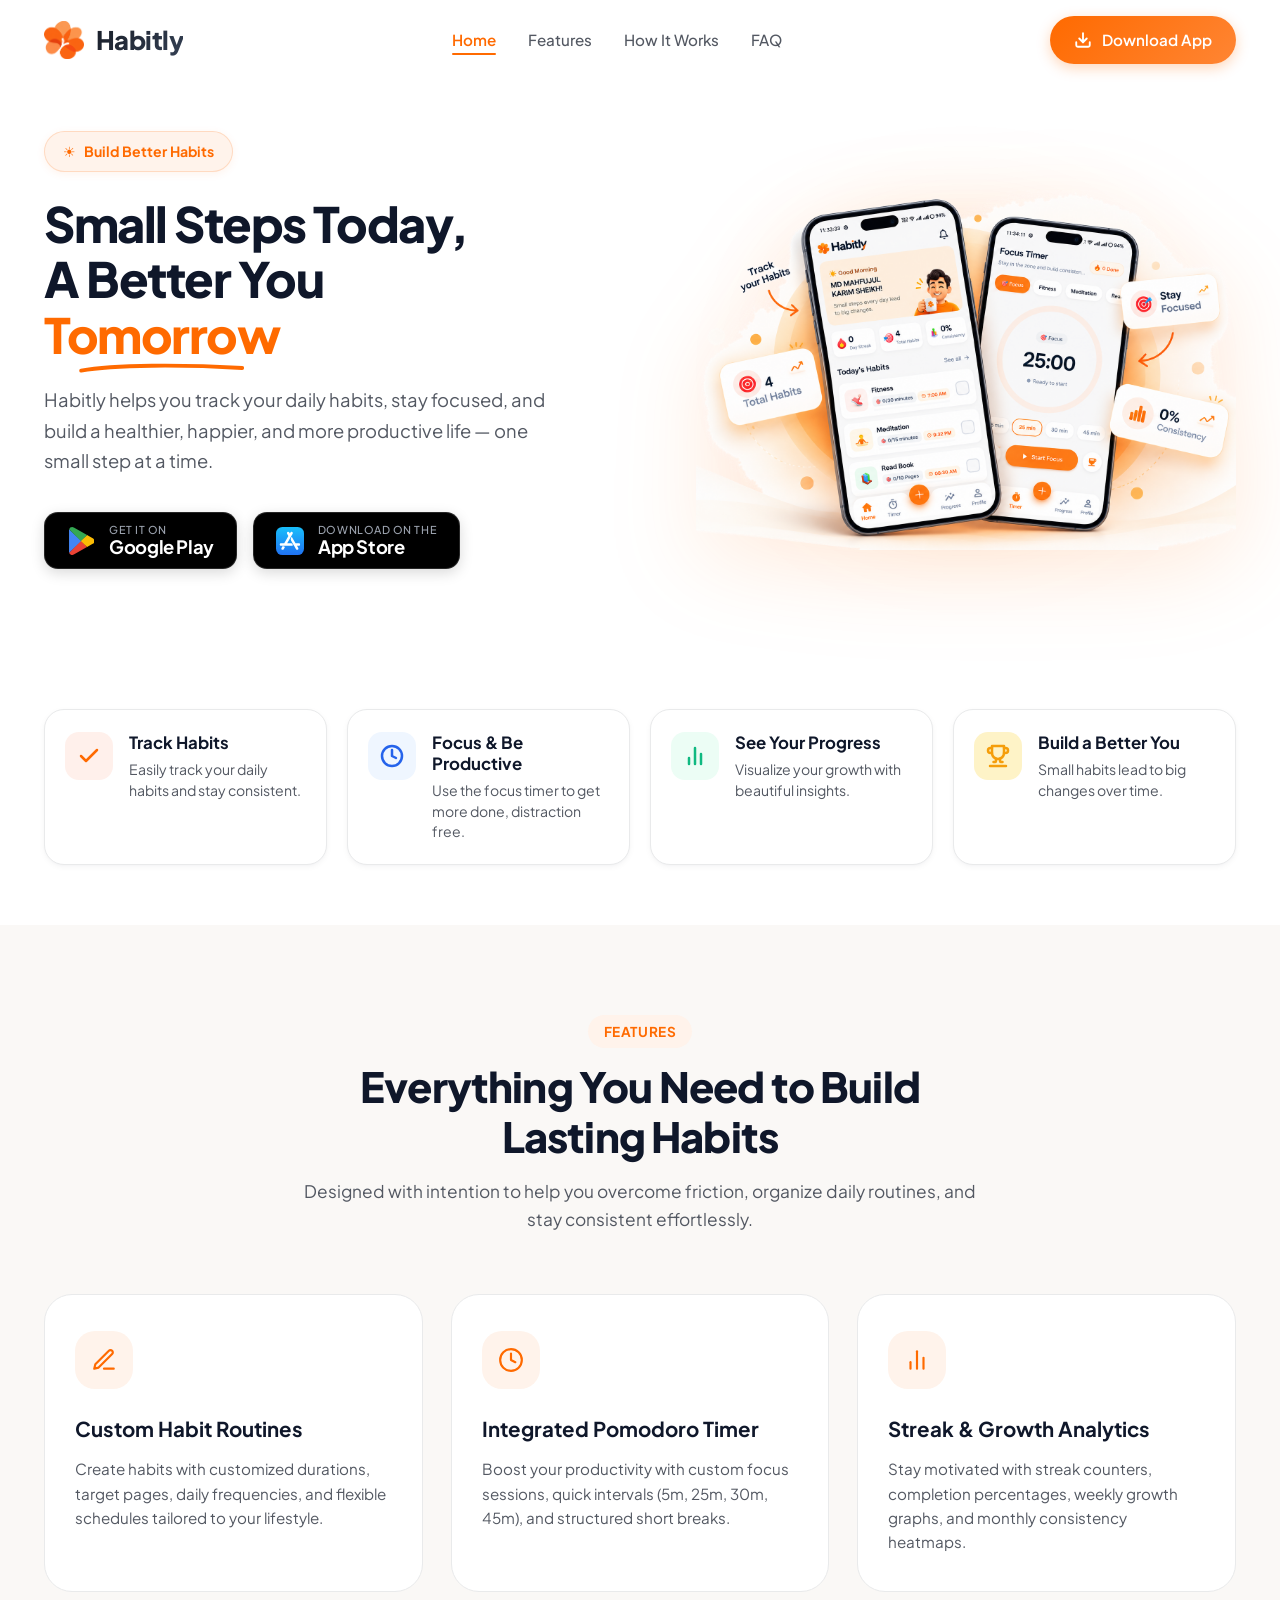
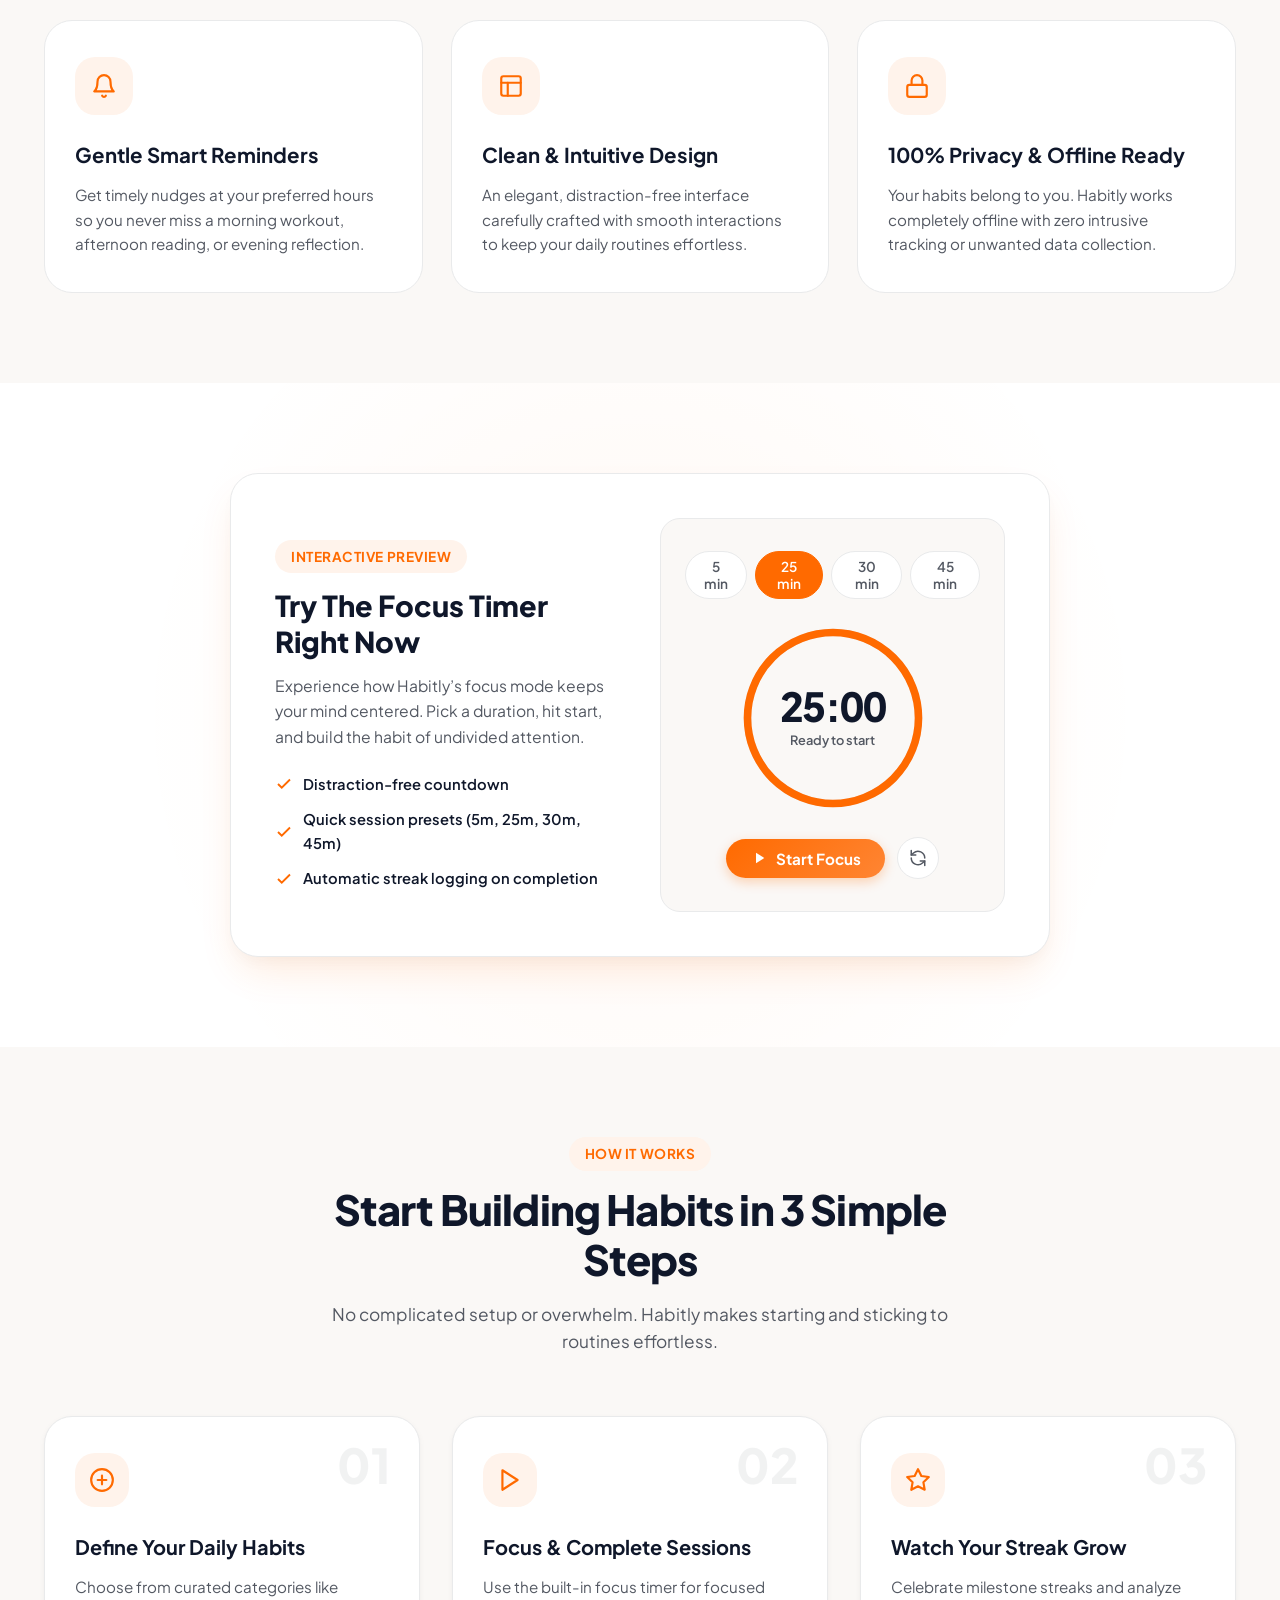
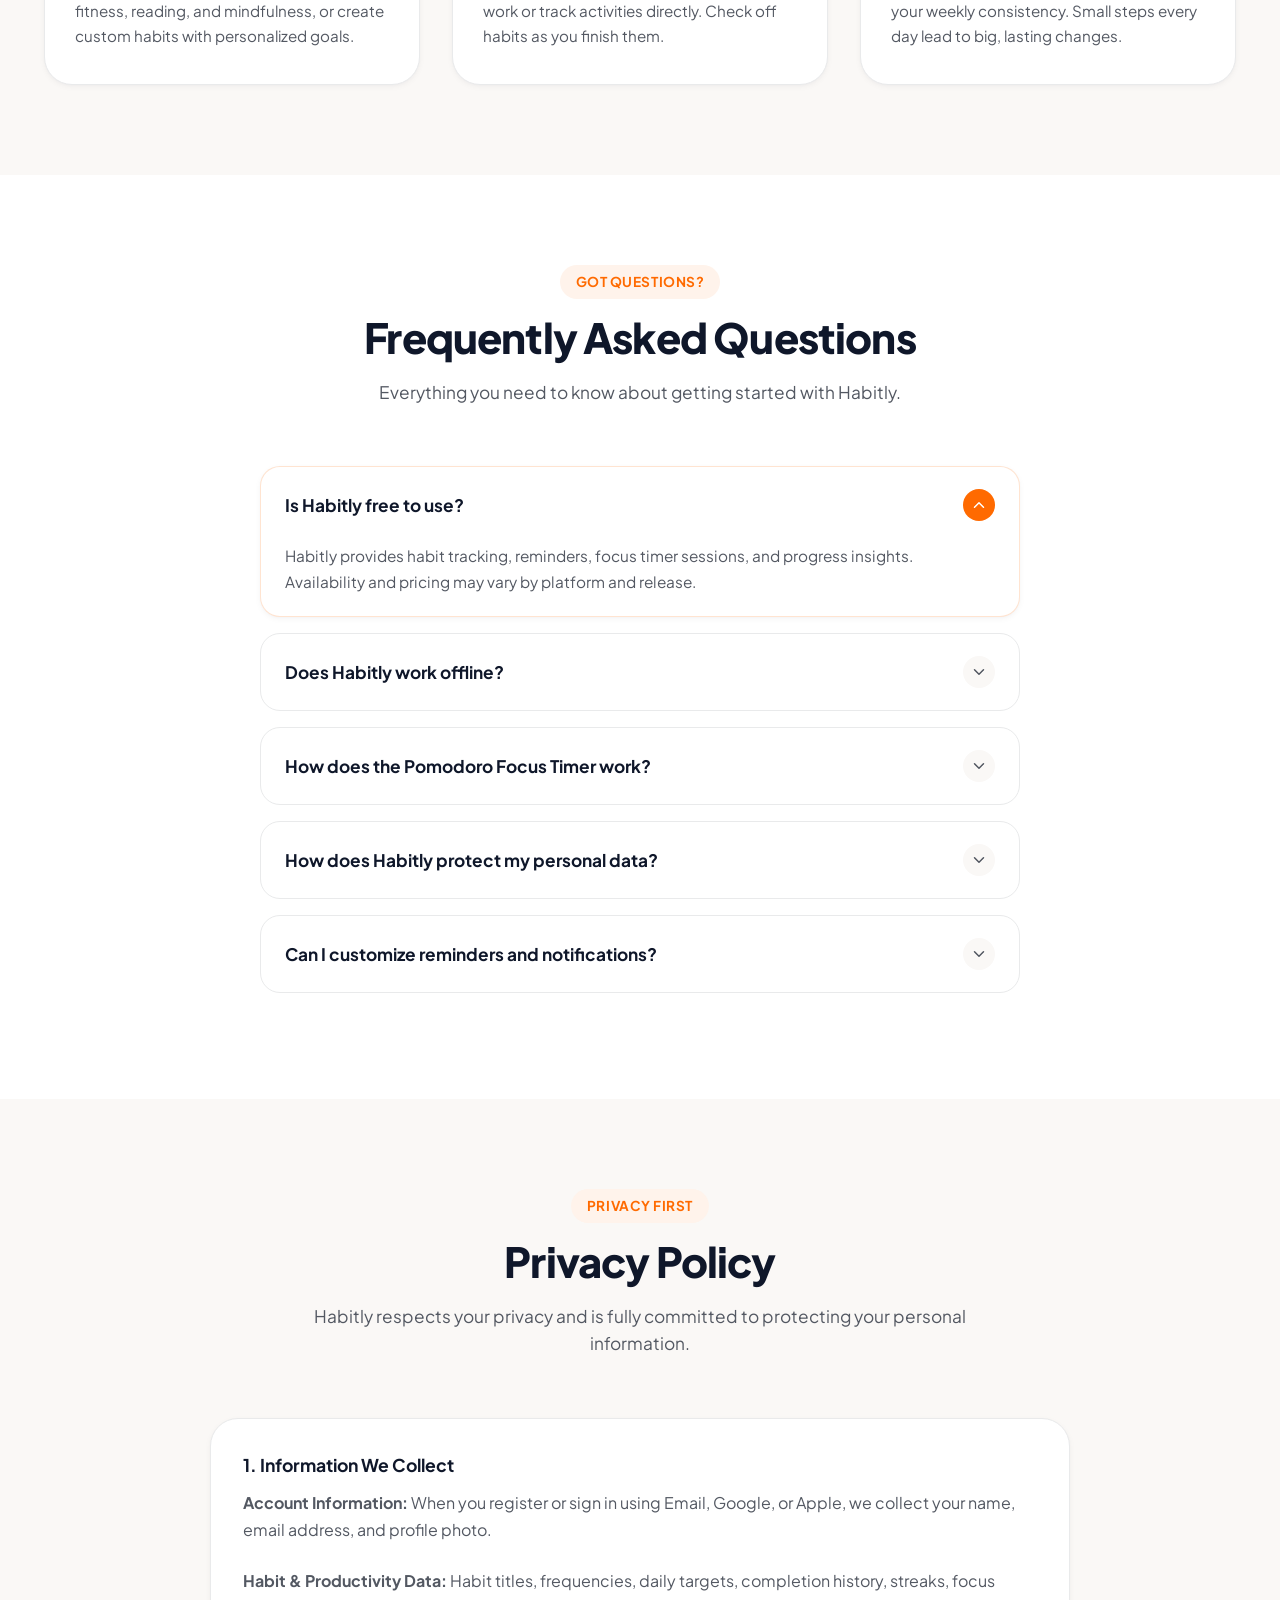
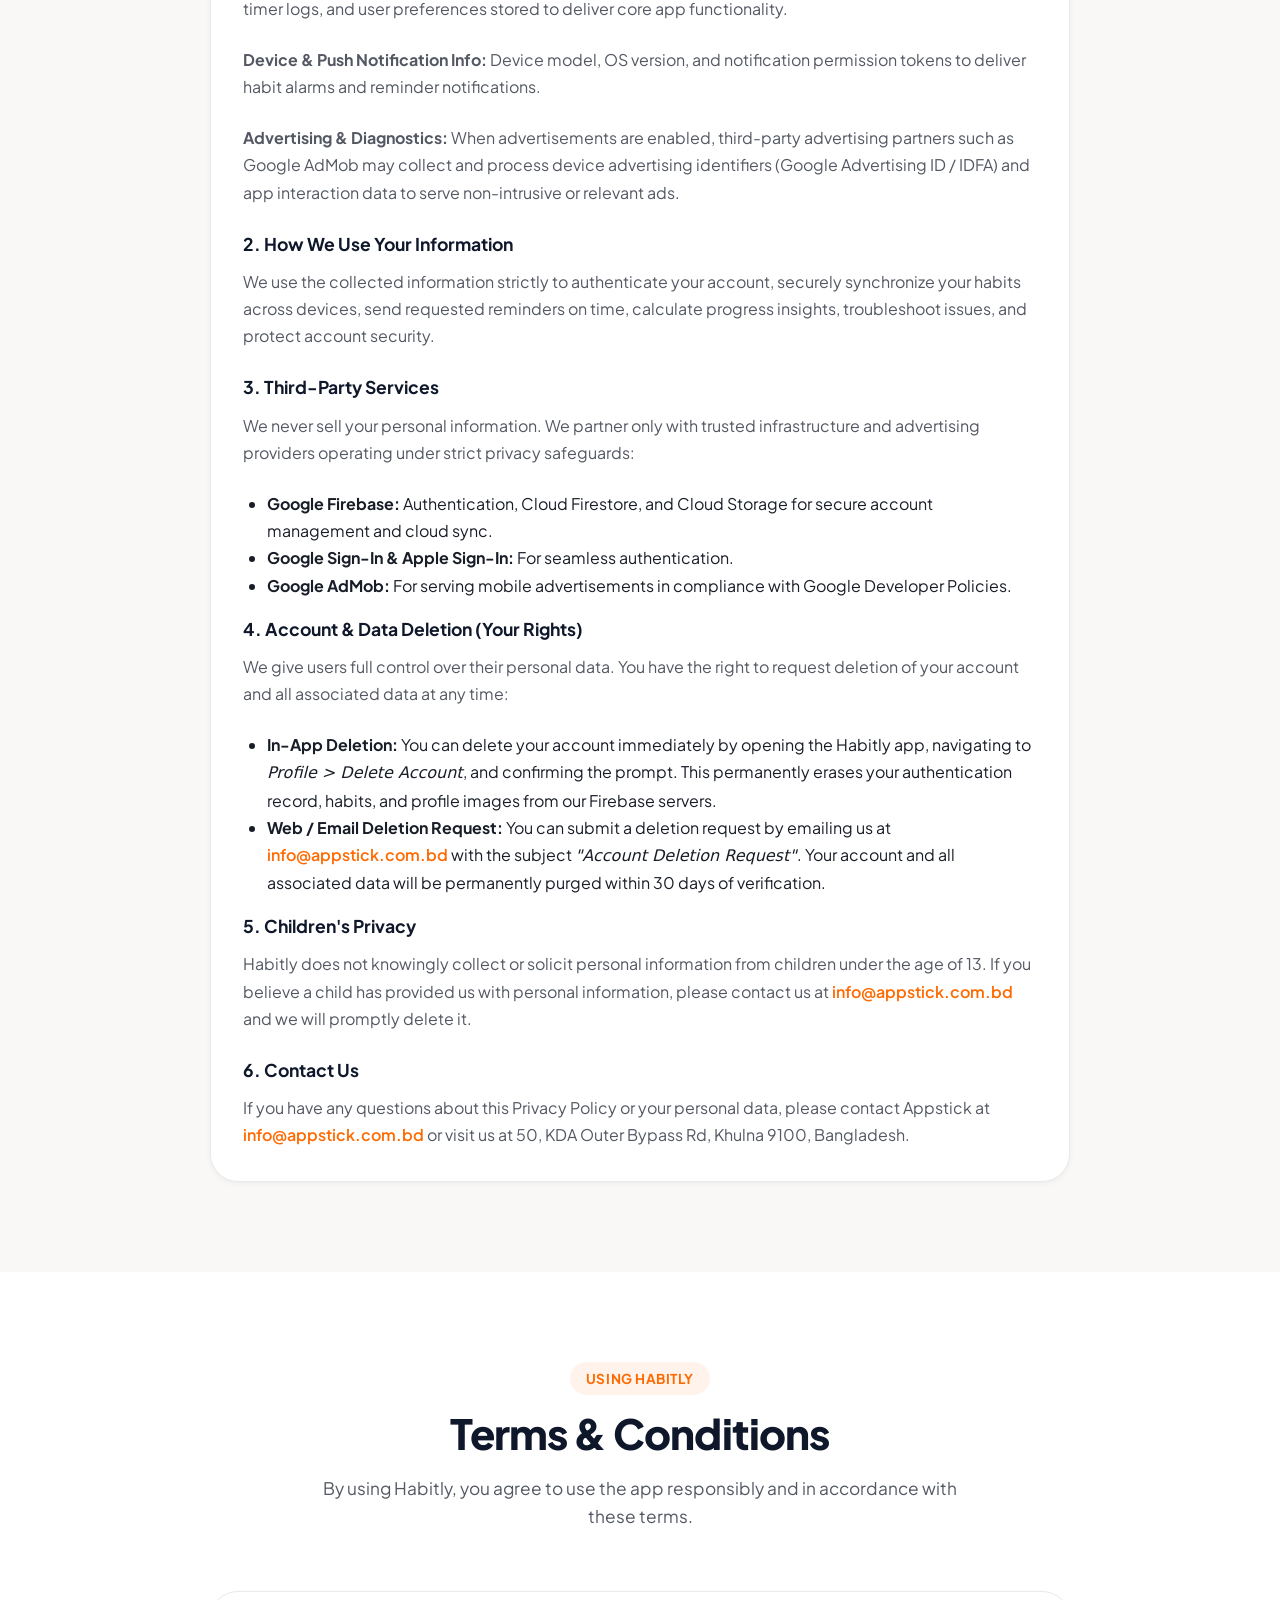
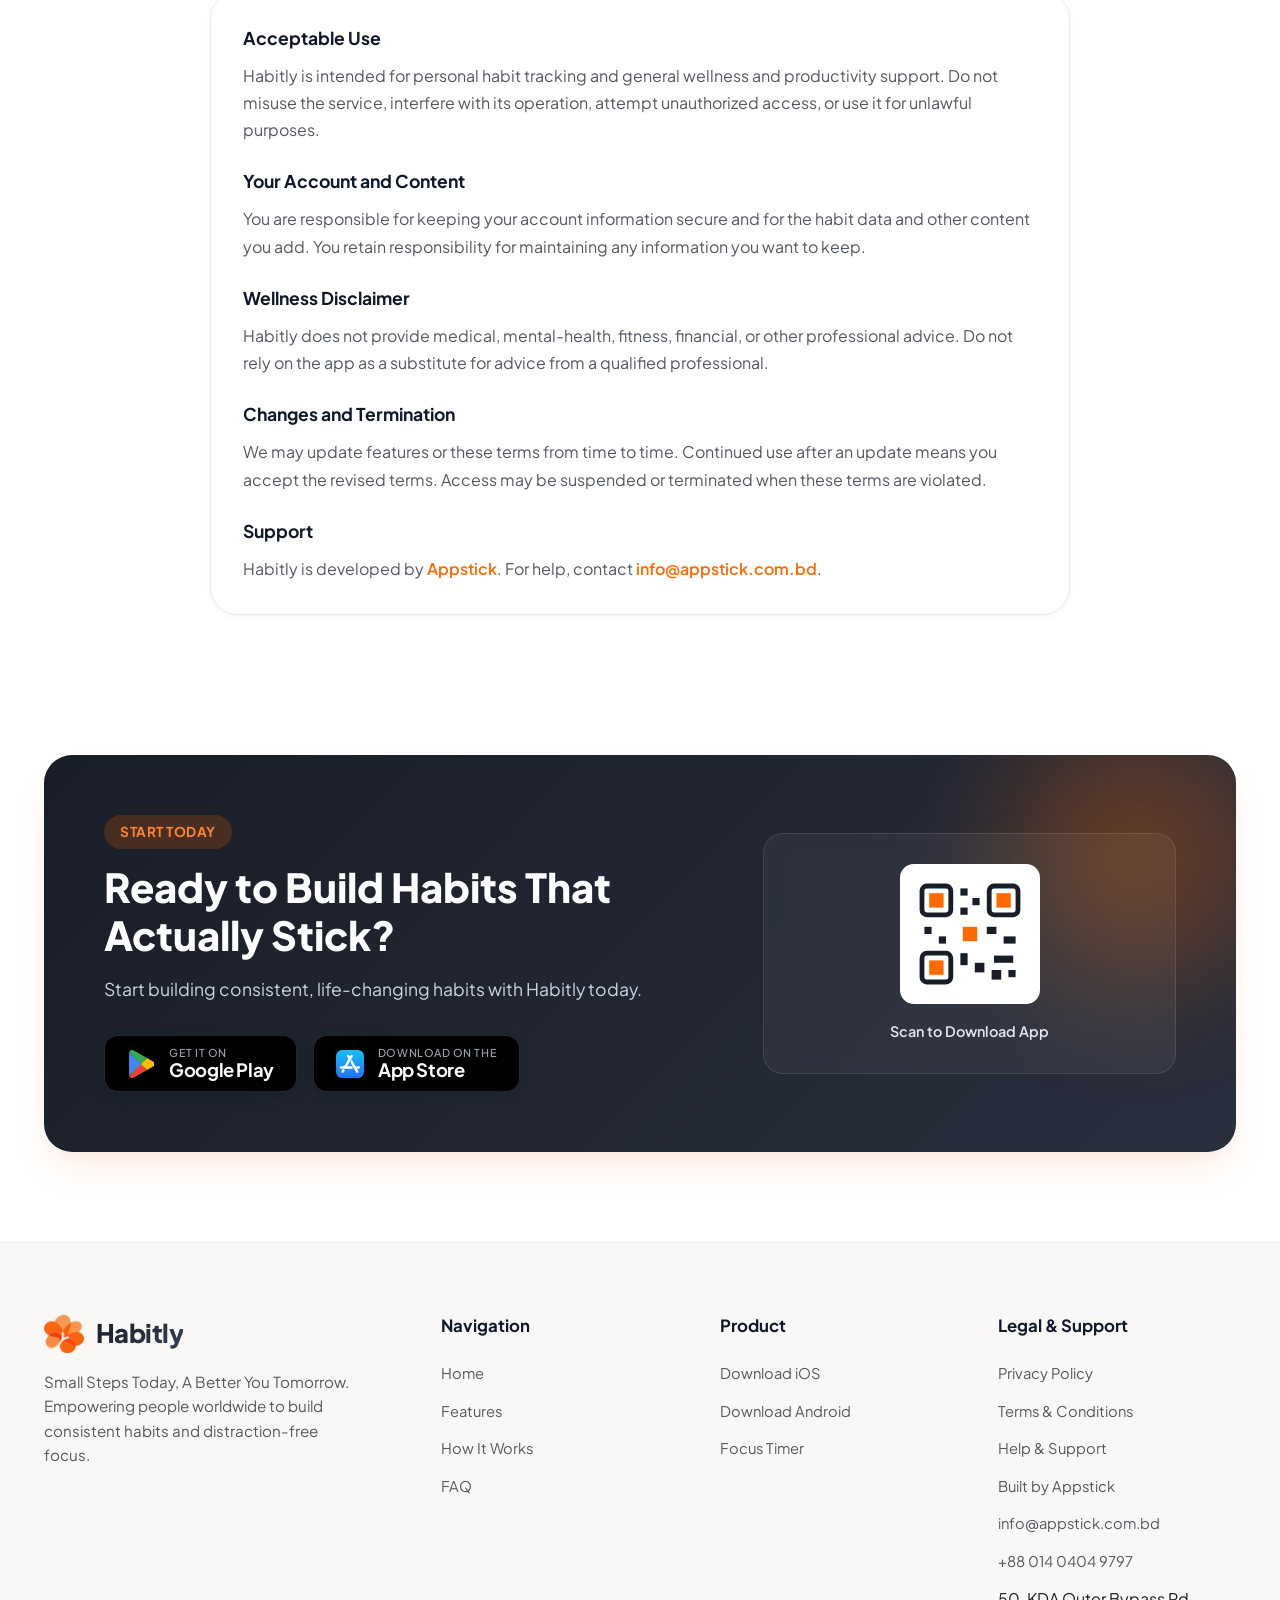
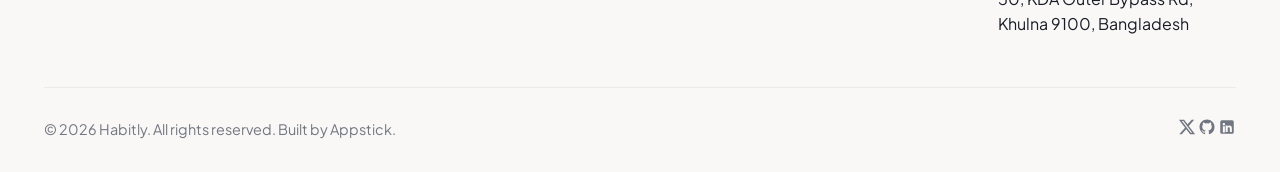
==== commit f3175505: "feat: create responsive landing page with styles and script files" ====
--- a/index.html
+++ b/index.html
@@ -49,25 +49,6 @@
 
         <!-- Header Actions -->
         <div class="header-actions">
-          <!-- Theme Toggle -->
-          <button id="theme-toggle-btn" class="theme-toggle-btn" aria-label="Toggle dark/light mode">
-            <!-- Moon icon (for light mode) -->
-            <svg class="moon-icon" width="20" height="20" viewBox="0 0 24 24" fill="none" stroke="currentColor" stroke-width="2" stroke-linecap="round" stroke-linejoin="round">
-              <path d="M21 12.79A9 9 0 1 1 11.21 3 7 7 0 0 0 21 12.79z"></path>
-            </svg>
-            <!-- Sun icon (for dark mode) -->
-            <svg class="sun-icon" width="20" height="20" viewBox="0 0 24 24" fill="none" stroke="currentColor" stroke-width="2" stroke-linecap="round" stroke-linejoin="round">
-              <circle cx="12" cy="12" r="5"></circle>
-              <line x1="12" y1="1" x2="12" y2="3"></line>
-              <line x1="12" y1="21" x2="12" y2="23"></line>
-              <line x1="4.22" y1="4.22" x2="5.64" y2="5.64"></line>
-              <line x1="18.36" y1="18.36" x2="19.78" y2="19.78"></line>
-              <line x1="1" y1="12" x2="3" y2="12"></line>
-              <line x1="21" y1="12" x2="23" y2="12"></line>
-              <line x1="4.22" y1="19.78" x2="5.64" y2="18.36"></line>
-              <line x1="18.36" y1="5.64" x2="19.78" y2="4.22"></line>
-            </svg>
-          </button>
 
           <!-- Download App CTA -->
           <a href="#download" class="btn-primary">
@@ -308,15 +289,13 @@
         <div class="feature-box">
           <div class="feature-icon-wrapper">
             <svg width="26" height="26" viewBox="0 0 24 24" fill="none" stroke="currentColor" stroke-width="2" stroke-linecap="round" stroke-linejoin="round">
-              <circle cx="12" cy="12" r="5"></circle>
-              <line x1="12" y1="1" x2="12" y2="3"></line>
-              <line x1="12" y1="21" x2="12" y2="23"></line>
-              <line x1="4.22" y1="4.22" x2="5.64" y2="5.64"></line>
-              <line x1="18.36" y1="18.36" x2="19.78" y2="19.78"></line>
-            </svg>
-          </div>
-          <h3>Dark & Light Aesthetics</h3>
-          <p>Switch seamlessly between an energizing warm light theme and a soothing dark theme designed to reduce eye strain.</p>
+              <rect x="3" y="3" width="18" height="18" rx="2" ry="2"></rect>
+              <line x1="3" y1="9" x2="21" y2="9"></line>
+              <line x1="9" y1="21" x2="9" y2="9"></line>
+            </svg>
+          </div>
+          <h3>Clean & Intuitive Design</h3>
+          <p>An elegant, distraction-free interface carefully crafted with smooth interactions to keep your daily routines effortless.</p>
         </div>
 
         <!-- Feature 6 -->
--- a/assets/css/style.css
+++ b/assets/css/style.css
@@ -66,29 +66,6 @@
   --transition-fast: 0.2s cubic-bezier(0.16, 1, 0.3, 1);
   --transition-base: 0.3s cubic-bezier(0.16, 1, 0.3, 1);
   --transition-smooth: 0.5s cubic-bezier(0.16, 1, 0.3, 1);
-}
-
-/* Dark Mode Tokens */
-[data-theme="dark"] {
-  --bg-body: #0F1218;
-  --bg-alt: #161B22;
-  --bg-card: #1B212D;
-  --bg-card-hover: #222938;
-  --bg-nav: rgba(15, 18, 24, 0.9);
-
-  --text-main: #F1F5F9;
-  --text-heading: #FFFFFF;
-  --text-muted: #94A3B8;
-  --text-light: #64748B;
-
-  --border-color: #2D3748;
-  --border-light: #222A38;
-  --border-primary: rgba(255, 106, 0, 0.3);
-
-  --shadow-sm: 0 2px 6px rgba(0, 0, 0, 0.3);
-  --shadow-md: 0 12px 24px -4px rgba(0, 0, 0, 0.4);
-  --shadow-lg: 0 20px 40px -10px rgba(255, 106, 0, 0.2);
-  --shadow-phone: 0 35px 70px -15px rgba(0, 0, 0, 0.6), 0 15px 30px -10px rgba(255, 106, 0, 0.15);
 }
 
 /* ==========================================================================
@@ -207,12 +184,6 @@
   -webkit-text-fill-color: transparent;
 }
 
-[data-theme="dark"] .brand-name {
-  background: linear-gradient(135deg, #FFFFFF 0%, #CBD5E1 100%);
-  -webkit-background-clip: text;
-  -webkit-text-fill-color: transparent;
-}
-
 /* Nav Links */
 .nav-menu {
   display: flex;
@@ -252,39 +223,6 @@
   display: flex;
   align-items: center;
   gap: 16px;
-}
-
-/* Theme Toggle Button */
-.theme-toggle-btn {
-  width: 42px;
-  height: 42px;
-  border-radius: var(--radius-full);
-  display: flex;
-  align-items: center;
-  justify-content: center;
-  color: var(--text-muted);
-  background: var(--bg-alt);
-  border: 1px solid var(--border-color);
-  transition: all var(--transition-fast);
-}
-
-.theme-toggle-btn:hover {
-  color: var(--primary);
-  border-color: var(--primary-glow);
-  transform: scale(1.05);
-}
-
-.theme-toggle-btn .sun-icon {
-  display: none;
-}
-
-[data-theme="dark"] .theme-toggle-btn .moon-icon {
-  display: none;
-}
-
-[data-theme="dark"] .theme-toggle-btn .sun-icon {
-  display: block;
-  color: #F59E0B;
 }
 
 /* Primary CTA Button */
@@ -362,11 +300,6 @@
   background: #FFFFFF;
 }
 
-[data-theme="dark"] .hero-section {
-  background: radial-gradient(circle at 75% 30%, rgba(255, 106, 0, 0.12) 0%, rgba(15, 18, 24, 0) 65%),
-              radial-gradient(circle at 10% 70%, rgba(255, 106, 0, 0.06) 0%, rgba(15, 18, 24, 0) 50%);
-}
-
 .hero-grid {
   display: grid;
   grid-template-columns: minmax(0, 1.15fr) minmax(0, 1fr);
@@ -393,11 +326,6 @@
   font-weight: 700;
   margin-bottom: 24px;
   box-shadow: 0 2px 8px rgba(255, 106, 0, 0.08);
-}
-
-[data-theme="dark"] .hero-badge {
-  background: rgba(255, 106, 0, 0.15);
-  border-color: rgba(255, 106, 0, 0.3);
 }
 
 .hero-title {
@@ -549,11 +477,6 @@
   animation: pulseAmbientGlow 6s ease-in-out infinite alternate;
 }
 
-[data-theme="dark"] .hero-ambient-glow {
-  background: radial-gradient(circle, rgba(255, 138, 0, 0.28) 0%, rgba(255, 106, 0, 0.12) 48%, transparent 70%);
-  filter: blur(55px);
-}
-
 .hero-showcase-img {
   position: relative;
   z-index: 2;
@@ -566,12 +489,6 @@
   user-select: none;
   -webkit-user-drag: none;
   transition: filter var(--transition-base);
-}
-
-[data-theme="dark"] .hero-showcase-img {
-  filter: drop-shadow(0 25px 60px rgba(0, 0, 0, 0.55)) drop-shadow(0 0 35px rgba(255, 106, 0, 0.18));
-  -webkit-mask-image: radial-gradient(ellipse 65% 64% at 50% 50%, black 42%, transparent 86%);
-  mask-image: radial-gradient(ellipse 65% 64% at 50% 50%, black 42%, transparent 86%);
 }
 
 @keyframes floatHeroShowcase {
@@ -740,10 +657,6 @@
   text-transform: uppercase;
 }
 
-[data-theme="dark"] .section-tag {
-  background: rgba(255, 106, 0, 0.15);
-}
-
 .section-title {
   font-size: 2.6rem;
   font-weight: 800;
@@ -812,10 +725,6 @@
   transition: all var(--transition-fast);
 }
 
-[data-theme="dark"] .feature-icon-wrapper {
-  background: rgba(255, 106, 0, 0.15);
-}
-
 .feature-box:hover .feature-icon-wrapper {
   transform: scale(1.1) rotate(5deg);
   background: var(--primary-gradient);
@@ -1080,10 +989,6 @@
   justify-content: center;
   margin-bottom: 24px;
   font-size: 1.4rem;
-}
-
-[data-theme="dark"] .step-icon-box {
-  background: rgba(255, 106, 0, 0.15);
 }
 
 .step-card h3 {
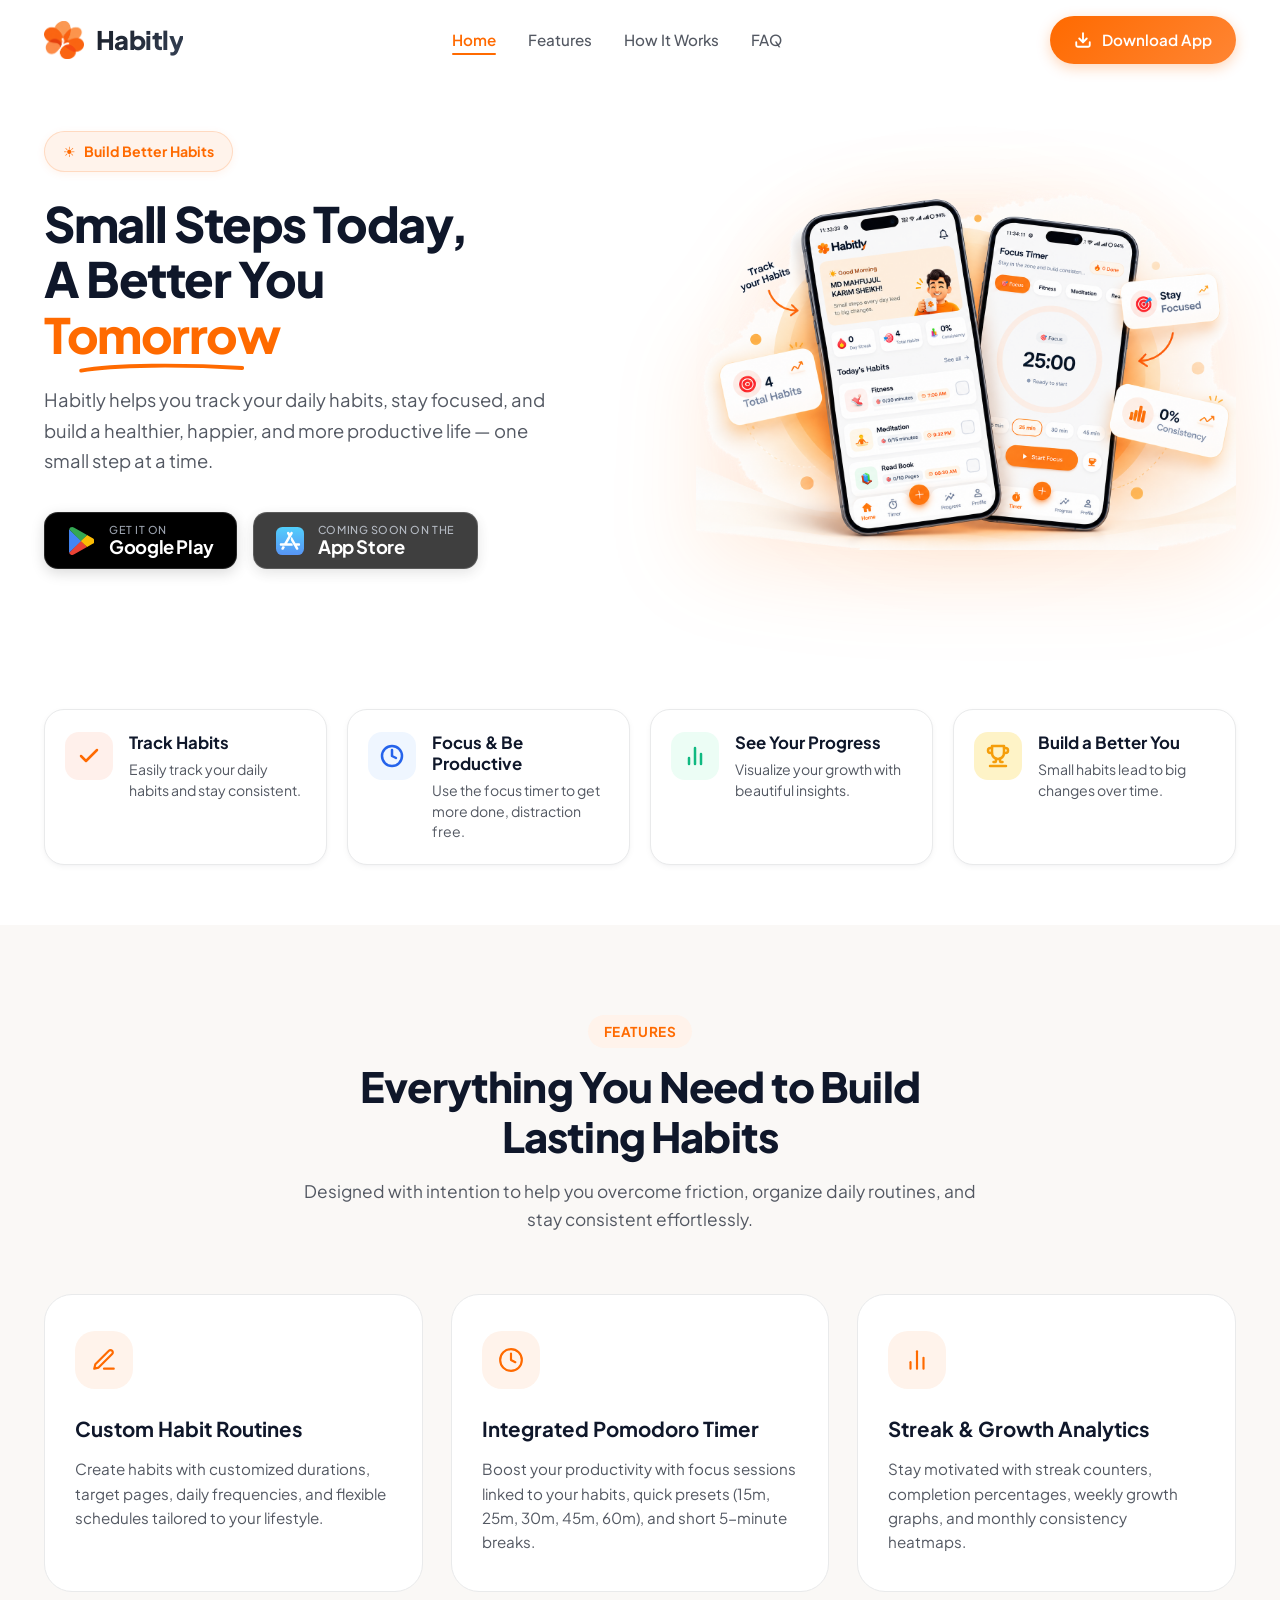
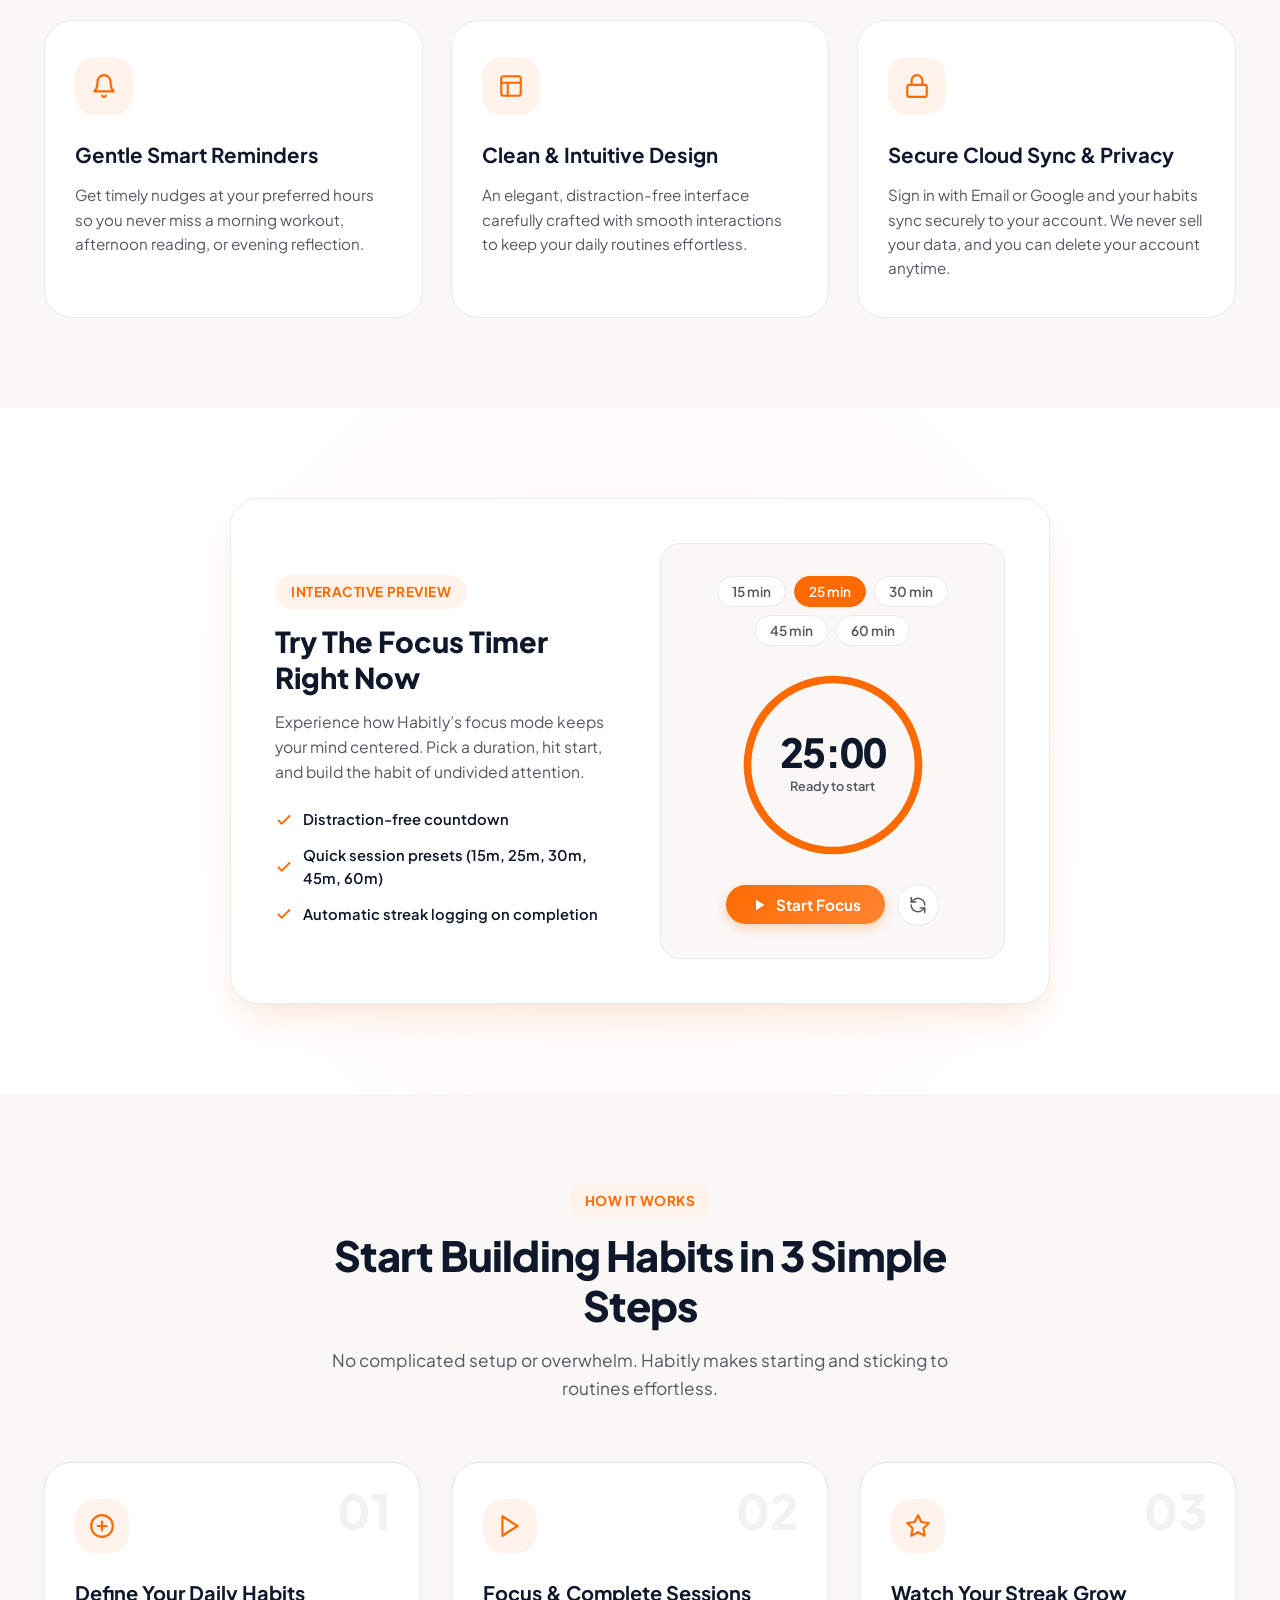
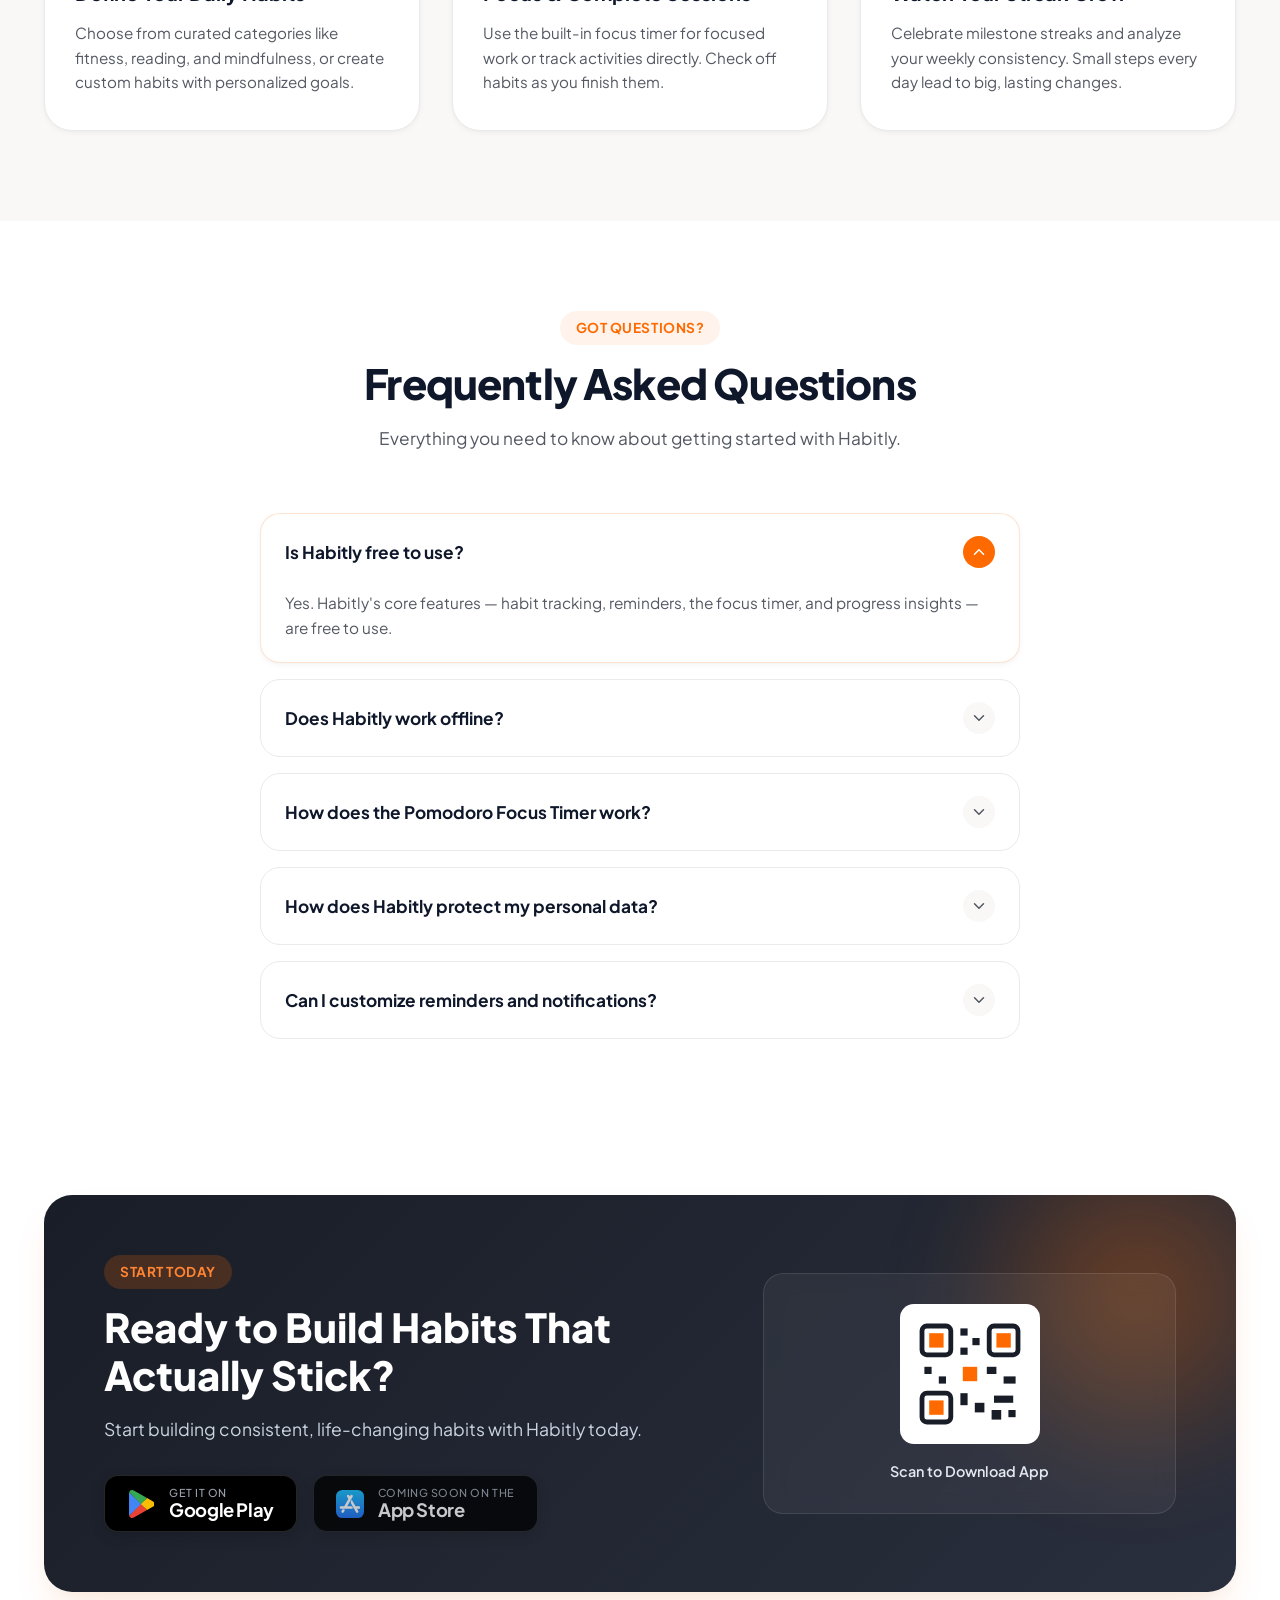
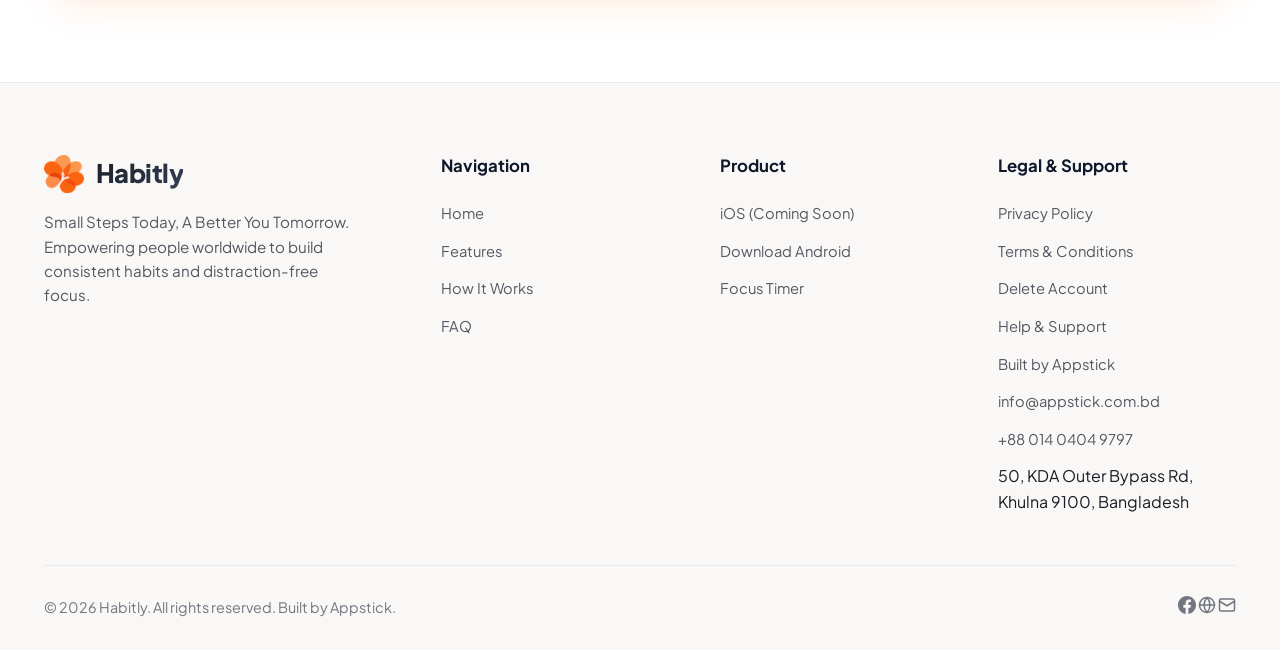
==== commit b0bf808e: "feat: create standalone privacy policy, terms pages and sync specs with mobile app" ====
--- a/index.html
+++ b/index.html
@@ -107,7 +107,7 @@
           <!-- Store Badges -->
           <div class="store-buttons">
             <!-- Google Play Button -->
-            <a href="https://play.google.com" target="_blank" rel="noopener noreferrer" class="store-btn">
+            <a href="https://play.google.com/store/apps/details?id=bd.com.appstick.havitly" target="_blank" rel="noopener noreferrer" class="store-btn">
               <span class="store-btn-icon">
                 <img src="assets/images/google-play.svg" alt="Google Play" width="28" height="28" class="store-icon-img">
               </span>
@@ -118,12 +118,12 @@
             </a>
 
             <!-- App Store Button -->
-            <a href="https://apple.com/app-store" target="_blank" rel="noopener noreferrer" class="store-btn">
+            <a href="#download" class="store-btn store-btn-soon" aria-label="App Store version coming soon">
               <span class="store-btn-icon">
                 <img src="assets/images/app-store.svg" alt="App Store" width="28" height="28" class="store-icon-img">
               </span>
               <div class="store-btn-text">
-                <span class="store-btn-sub">Download on the</span>
+                <span class="store-btn-sub">Coming soon on the</span>
                 <span class="store-btn-main">App Store</span>
               </div>
             </a>
@@ -257,7 +257,7 @@
             </svg>
           </div>
           <h3>Integrated Pomodoro Timer</h3>
-          <p>Boost your productivity with custom focus sessions, quick intervals (5m, 25m, 30m, 45m), and structured short breaks.</p>
+          <p>Boost your productivity with focus sessions linked to your habits, quick presets (15m, 25m, 30m, 45m, 60m), and short 5-minute breaks.</p>
         </div>
 
         <!-- Feature 3 -->
@@ -306,8 +306,8 @@
               <path d="M7 11V7a5 5 0 0 1 10 0v4"></path>
             </svg>
           </div>
-          <h3>100% Privacy & Offline Ready</h3>
-          <p>Your habits belong to you. Habitly works completely offline with zero intrusive tracking or unwanted data collection.</p>
+          <h3>Secure Cloud Sync &amp; Privacy</h3>
+          <p>Sign in with Email or Google and your habits sync securely to your account. We never sell your data, and you can delete your account anytime.</p>
         </div>
       </div>
     </div>
@@ -333,7 +333,7 @@
             </li>
             <li>
               <svg width="18" height="18" viewBox="0 0 24 24" fill="none" stroke="currentColor" stroke-width="2.5"><polyline points="20 6 9 17 4 12"/></svg>
-              <span>Quick session presets (5m, 25m, 30m, 45m)</span>
+              <span>Quick session presets (15m, 25m, 30m, 45m, 60m)</span>
             </li>
             <li>
               <svg width="18" height="18" viewBox="0 0 24 24" fill="none" stroke="currentColor" stroke-width="2.5"><polyline points="20 6 9 17 4 12"/></svg>
@@ -346,10 +346,11 @@
         <div class="interactive-timer">
           <!-- Preset Chips -->
           <div class="timer-preset-chips">
-            <button class="preset-chip" data-minutes="5">5 min</button>
+            <button class="preset-chip" data-minutes="15">15 min</button>
             <button class="preset-chip active" data-minutes="25">25 min</button>
             <button class="preset-chip" data-minutes="30">30 min</button>
             <button class="preset-chip" data-minutes="45">45 min</button>
+            <button class="preset-chip" data-minutes="60">60 min</button>
           </div>
 
           <!-- Circular SVG Progress Ring -->
@@ -464,7 +465,7 @@
             </div>
           </button>
           <div class="faq-answer">
-            <p>Habitly provides habit tracking, reminders, focus timer sessions, and progress insights. Availability and pricing may vary by platform and release.</p>
+            <p>Yes. Habitly's core features — habit tracking, reminders, the focus timer, and progress insights — are free to use.</p>
           </div>
         </div>
 
@@ -503,7 +504,7 @@
             </div>
           </button>
           <div class="faq-answer">
-            <p>Habitly uses account and app data to provide its features. We do not sell personal data, and limited information may be processed by trusted infrastructure providers to operate and secure the service.</p>
+            <p>Habitly uses your account and habit data only to provide its features. We do not sell personal data, and limited information is processed by trusted infrastructure providers (such as Google Firebase) to operate and secure the service. Read our full <a href="privacy-policy.html">Privacy Policy</a>.</p>
           </div>
         </div>
 
@@ -524,76 +525,6 @@
   </section>
 
   <!-- ==========================================================================
-       Privacy Policy & Terms
-       ========================================================================== -->
-  <section class="section-padding section-alt legal-section" id="privacy">
-    <div class="container">
-      <div class="section-header">
-        <span class="section-tag">Privacy First</span>
-        <h2 class="section-title">Privacy Policy</h2>
-        <p class="section-subtitle">
-          Habitly respects your privacy and is fully committed to protecting your personal information.
-        </p>
-      </div>
-      <div class="legal-content">
-        <h3>1. Information We Collect</h3>
-        <p><strong>Account Information:</strong> When you register or sign in using Email, Google, or Apple, we collect your name, email address, and profile photo.</p>
-        <p><strong>Habit &amp; Productivity Data:</strong> Habit titles, frequencies, daily targets, completion history, streaks, focus timer logs, and user preferences stored to deliver core app functionality.</p>
-        <p><strong>Device &amp; Push Notification Info:</strong> Device model, OS version, and notification permission tokens to deliver habit alarms and reminder notifications.</p>
-        <p><strong>Advertising &amp; Diagnostics:</strong> When advertisements are enabled, third-party advertising partners such as Google AdMob may collect and process device advertising identifiers (Google Advertising ID / IDFA) and app interaction data to serve non-intrusive or relevant ads.</p>
-
-        <h3>2. How We Use Your Information</h3>
-        <p>We use the collected information strictly to authenticate your account, securely synchronize your habits across devices, send requested reminders on time, calculate progress insights, troubleshoot issues, and protect account security.</p>
-
-        <h3>3. Third-Party Services</h3>
-        <p>We never sell your personal information. We partner only with trusted infrastructure and advertising providers operating under strict privacy safeguards:</p>
-        <ul style="list-style: disc; margin-left: 24px; margin-bottom: 16px; color: var(--color-text-secondary); line-height: 1.7;">
-          <li><strong>Google Firebase:</strong> Authentication, Cloud Firestore, and Cloud Storage for secure account management and cloud sync.</li>
-          <li><strong>Google Sign-In &amp; Apple Sign-In:</strong> For seamless authentication.</li>
-          <li><strong>Google AdMob:</strong> For serving mobile advertisements in compliance with Google Developer Policies.</li>
-        </ul>
-
-        <h3>4. Account &amp; Data Deletion (Your Rights)</h3>
-        <p>We give users full control over their personal data. You have the right to request deletion of your account and all associated data at any time:</p>
-        <ul style="list-style: disc; margin-left: 24px; margin-bottom: 16px; color: var(--color-text-secondary); line-height: 1.7;">
-          <li><strong>In-App Deletion:</strong> You can delete your account immediately by opening the Habitly app, navigating to <em>Profile &gt; Delete Account</em>, and confirming the prompt. This permanently erases your authentication record, habits, and profile images from our Firebase servers.</li>
-          <li><strong>Web / Email Deletion Request:</strong> You can submit a deletion request by emailing us at <a href="mailto:info@appstick.com.bd">info@appstick.com.bd</a> with the subject <em>"Account Deletion Request"</em>. Your account and all associated data will be permanently purged within 30 days of verification.</li>
-        </ul>
-
-        <h3>5. Children's Privacy</h3>
-        <p>Habitly does not knowingly collect or solicit personal information from children under the age of 13. If you believe a child has provided us with personal information, please contact us at <a href="mailto:info@appstick.com.bd">info@appstick.com.bd</a> and we will promptly delete it.</p>
-
-        <h3>6. Contact Us</h3>
-        <p>If you have any questions about this Privacy Policy or your personal data, please contact Appstick at <a href="mailto:info@appstick.com.bd">info@appstick.com.bd</a> or visit us at 50, KDA Outer Bypass Rd, Khulna 9100, Bangladesh.</p>
-      </div>
-    </div>
-  </section>
-
-  <section class="section-padding legal-section" id="terms">
-    <div class="container">
-      <div class="section-header">
-        <span class="section-tag">Using Habitly</span>
-        <h2 class="section-title">Terms &amp; Conditions</h2>
-        <p class="section-subtitle">
-          By using Habitly, you agree to use the app responsibly and in accordance with these terms.
-        </p>
-      </div>
-      <div class="legal-content">
-        <h3>Acceptable Use</h3>
-        <p>Habitly is intended for personal habit tracking and general wellness and productivity support. Do not misuse the service, interfere with its operation, attempt unauthorized access, or use it for unlawful purposes.</p>
-        <h3>Your Account and Content</h3>
-        <p>You are responsible for keeping your account information secure and for the habit data and other content you add. You retain responsibility for maintaining any information you want to keep.</p>
-        <h3>Wellness Disclaimer</h3>
-        <p>Habitly does not provide medical, mental-health, fitness, financial, or other professional advice. Do not rely on the app as a substitute for advice from a qualified professional.</p>
-        <h3>Changes and Termination</h3>
-        <p>We may update features or these terms from time to time. Continued use after an update means you accept the revised terms. Access may be suspended or terminated when these terms are violated.</p>
-        <h3>Support</h3>
-        <p>Habitly is developed by <a href="https://appstick.com.bd/" target="_blank" rel="noopener noreferrer">Appstick</a>. For help, contact <a href="mailto:info@appstick.com.bd">info@appstick.com.bd</a>.</p>
-      </div>
-    </div>
-  </section>
-
-  <!-- ==========================================================================
        Download CTA Banner Section
        ========================================================================== -->
   <section class="cta-section" id="download">
@@ -609,7 +540,7 @@
 
           <!-- Store Badges -->
           <div class="store-buttons">
-            <a href="https://play.google.com" target="_blank" rel="noopener noreferrer" class="store-btn">
+            <a href="https://play.google.com/store/apps/details?id=bd.com.appstick.havitly" target="_blank" rel="noopener noreferrer" class="store-btn">
               <span class="store-btn-icon">
                 <img src="assets/images/google-play.svg" alt="Google Play" width="28" height="28" class="store-icon-img">
               </span>
@@ -619,12 +550,12 @@
               </div>
             </a>
 
-            <a href="https://apple.com/app-store" target="_blank" rel="noopener noreferrer" class="store-btn">
+            <a href="#download" class="store-btn store-btn-soon" aria-label="App Store version coming soon">
               <span class="store-btn-icon">
                 <img src="assets/images/app-store.svg" alt="App Store" width="28" height="28" class="store-icon-img">
               </span>
               <div class="store-btn-text">
-                <span class="store-btn-sub">Download on the</span>
+                <span class="store-btn-sub">Coming soon on the</span>
                 <span class="store-btn-main">App Store</span>
               </div>
             </a>
@@ -695,8 +626,8 @@
         <div class="footer-col">
           <h4>Product</h4>
           <ul class="footer-links">
-            <li><a href="#download">Download iOS</a></li>
-            <li><a href="#download">Download Android</a></li>
+            <li><a href="#download">iOS (Coming Soon)</a></li>
+            <li><a href="https://play.google.com/store/apps/details?id=bd.com.appstick.havitly" target="_blank" rel="noopener noreferrer">Download Android</a></li>
             <li><a href="#features">Focus Timer</a></li>
           </ul>
         </div>
@@ -705,8 +636,9 @@
         <div class="footer-col">
           <h4>Legal & Support</h4>
           <ul class="footer-links">
-            <li><a href="#privacy">Privacy Policy</a></li>
-            <li><a href="#terms">Terms &amp; Conditions</a></li>
+            <li><a href="privacy-policy.html">Privacy Policy</a></li>
+            <li><a href="terms-and-conditions.html">Terms &amp; Conditions</a></li>
+            <li><a href="privacy-policy.html#delete-account">Delete Account</a></li>
             <li><a href="mailto:info@appstick.com.bd">Help &amp; Support</a></li>
             <li><a href="https://appstick.com.bd/" target="_blank" rel="noopener noreferrer">Built by Appstick</a></li>
             <li><a href="mailto:info@appstick.com.bd">info@appstick.com.bd</a></li>
@@ -720,19 +652,22 @@
       <div class="footer-bottom">
         <p>© 2026 Habitly. All rights reserved. Built by <a href="https://appstick.com.bd/" target="_blank" rel="noopener noreferrer">Appstick</a>.</p>
         <div class="footer-socials">
-          <a href="#" class="social-link" aria-label="Twitter">
+          <a href="https://facebook.com/appstick.com.bd" target="_blank" rel="noopener noreferrer" class="social-link" aria-label="Appstick on Facebook">
             <svg width="18" height="18" viewBox="0 0 24 24" fill="currentColor">
-              <path d="M18.244 2.25h3.308l-7.227 8.26 8.502 11.24H16.17l-5.214-6.817L4.99 21.75H1.68l7.73-8.835L1.254 2.25H8.08l4.713 6.231zm-1.161 17.52h1.833L7.084 4.126H5.117z"/>
+              <path d="M24 12.073C24 5.405 18.627 0 12 0S0 5.405 0 12.073C0 18.1 4.388 23.094 10.125 24v-8.437H7.078v-3.49h3.047V9.413c0-3.025 1.792-4.697 4.533-4.697 1.312 0 2.686.236 2.686.236v2.971H15.83c-1.491 0-1.956.93-1.956 1.886v2.264h3.328l-.532 3.49h-2.796V24C19.612 23.094 24 18.1 24 12.073z"/>
             </svg>
           </a>
-          <a href="#" class="social-link" aria-label="GitHub">
-            <svg width="18" height="18" viewBox="0 0 24 24" fill="currentColor">
-              <path fill-rule="evenodd" clip-rule="evenodd" d="M12 2C6.477 2 2 6.484 2 12.017c0 4.425 2.865 8.18 6.839 9.504.5.092.682-.217.682-.483 0-.237-.008-.868-.013-1.703-2.782.605-3.369-1.343-3.369-1.343-.454-1.158-1.11-1.466-1.11-1.466-.908-.62.069-.608.069-.608 1.003.07 1.53 1.032 1.53 1.032.892 1.53 2.341 1.088 2.91.832.092-.647.35-1.088.636-1.338-2.22-.253-4.555-1.113-4.555-4.951 0-1.093.39-1.988 1.029-2.688-.103-.253-.446-1.272.098-2.65 0 0 .84-.27 2.75 1.026A9.564 9.564 0 0112 6.844c.85.004 1.705.115 2.504.337 1.909-1.296 2.747-1.027 2.747-1.027.546 1.379.202 2.398.1 2.651.64.7 1.028 1.595 1.028 2.688 0 3.848-2.339 4.695-4.566 4.943.359.309.678.92.678 1.855 0 1.338-.012 2.419-.012 2.747 0 .268.18.58.688.482A10.019 10.019 0 0022 12.017C22 6.484 17.522 2 12 2z"/>
+          <a href="https://appstick.com.bd/" target="_blank" rel="noopener noreferrer" class="social-link" aria-label="Appstick Website">
+            <svg width="18" height="18" viewBox="0 0 24 24" fill="none" stroke="currentColor" stroke-width="2" stroke-linecap="round" stroke-linejoin="round">
+              <circle cx="12" cy="12" r="10"></circle>
+              <line x1="2" y1="12" x2="22" y2="12"></line>
+              <path d="M12 2a15.3 15.3 0 0 1 4 10 15.3 15.3 0 0 1-4 10 15.3 15.3 0 0 1-4-10 15.3 15.3 0 0 1 4-10z"></path>
             </svg>
           </a>
-          <a href="#" class="social-link" aria-label="LinkedIn">
-            <svg width="18" height="18" viewBox="0 0 24 24" fill="currentColor">
-              <path d="M19 3a2 2 0 0 1 2 2v14a2 2 0 0 1-2 2H5a2 2 0 0 1-2-2V5a2 2 0 0 1 2-2h14m-.5 15.5v-5.3a3.26 3.26 0 0 0-3.26-3.26c-.85 0-1.84.52-2.28 1.3v-1.11h-2.79v8.37h2.79v-4.93c0-.77.62-1.4 1.39-1.4a1.4 1.4 0 0 1 1.4 1.4v4.93h2.75M6.46 10.9v8.37H9.2V10.9H6.46M7.83 6.64c-.9 0-1.63.73-1.63 1.63 0 .9.73 1.63 1.63 1.63.9 0 1.63-.73 1.63-1.63 0-.9-.73-1.63-1.63-1.63z"/>
+          <a href="mailto:info@appstick.com.bd" class="social-link" aria-label="Email Appstick">
+            <svg width="18" height="18" viewBox="0 0 24 24" fill="none" stroke="currentColor" stroke-width="2" stroke-linecap="round" stroke-linejoin="round">
+              <rect x="2" y="4" width="20" height="16" rx="2"></rect>
+              <path d="m22 7-10 6L2 7"></path>
             </svg>
           </a>
         </div>
--- a/assets/css/style.css
+++ b/assets/css/style.css
@@ -1471,3 +1471,185 @@
 
   .hero-showcase { max-width: 540px; margin: 0 auto; }
 }
+
+
+/* ==========================================================================
+   Standalone Legal Pages (Privacy Policy / Terms & Conditions)
+   ========================================================================== */
+
+.timer-preset-chips {
+  flex-wrap: wrap;
+  justify-content: center;
+}
+
+.store-btn-soon {
+  opacity: 0.75;
+  cursor: default;
+}
+
+.legal-hero {
+  padding: 70px 0 40px;
+  background: linear-gradient(180deg, var(--primary-tint) 0%, var(--bg-body) 100%);
+  text-align: center;
+}
+
+.legal-hero .section-header {
+  margin-bottom: 0;
+}
+
+.legal-meta {
+  display: inline-flex;
+  flex-wrap: wrap;
+  justify-content: center;
+  gap: 8px 18px;
+  margin-top: 18px;
+  font-size: 0.9rem;
+  color: var(--text-light);
+}
+
+.legal-meta strong {
+  color: var(--text-main);
+  font-weight: 600;
+}
+
+.legal-page {
+  padding: 30px 0 90px;
+}
+
+.legal-layout {
+  display: grid;
+  grid-template-columns: 240px minmax(0, 1fr);
+  gap: 36px;
+  max-width: 1100px;
+  margin: 0 auto;
+  align-items: start;
+}
+
+.legal-toc {
+  position: sticky;
+  top: 100px;
+  padding: 22px;
+  background: var(--bg-card);
+  border: 1px solid var(--border-color);
+  border-radius: var(--radius-lg);
+  box-shadow: var(--shadow-sm);
+}
+
+.legal-toc h4 {
+  margin: 0 0 12px;
+  font-size: 0.8rem;
+  letter-spacing: 0.06em;
+  text-transform: uppercase;
+  color: var(--text-light);
+}
+
+.legal-toc ol {
+  list-style: none;
+  margin: 0;
+  padding: 0;
+  display: flex;
+  flex-direction: column;
+  gap: 4px;
+}
+
+.legal-toc a {
+  display: block;
+  padding: 6px 10px;
+  border-radius: var(--radius-sm);
+  font-size: 0.9rem;
+  color: var(--text-muted);
+  transition: all var(--transition-fast);
+}
+
+.legal-toc a:hover,
+.legal-toc a.active {
+  background: var(--primary-subtle);
+  color: var(--primary);
+  font-weight: 700;
+}
+
+.legal-page .legal-content {
+  max-width: none;
+  margin: 0;
+  padding: 40px;
+}
+
+.legal-content section {
+  scroll-margin-top: 100px;
+  padding-bottom: 28px;
+  margin-bottom: 28px;
+  border-bottom: 1px solid var(--border-light);
+}
+
+.legal-content section:last-child {
+  padding-bottom: 0;
+  margin-bottom: 0;
+  border-bottom: none;
+}
+
+.legal-page .legal-content h2 {
+  margin: 0 0 14px;
+  font-size: 1.3rem;
+  font-weight: 700;
+  color: var(--text-heading);
+}
+
+.legal-page .legal-content p {
+  margin: 0 0 14px;
+}
+
+.legal-content ul {
+  list-style: disc;
+  margin: 0 0 14px 22px;
+  padding: 0;
+  color: var(--text-muted);
+  line-height: 1.7;
+}
+
+.legal-content ul li {
+  margin-bottom: 8px;
+}
+
+.legal-content strong {
+  color: var(--text-main);
+}
+
+.legal-callout {
+  padding: 18px 20px;
+  margin: 0 0 14px;
+  border-radius: var(--radius-md);
+  background: var(--primary-tint);
+  border: 1px solid var(--border-primary);
+  color: var(--text-muted);
+  line-height: 1.7;
+}
+
+.legal-back {
+  display: inline-flex;
+  align-items: center;
+  gap: 8px;
+  margin-top: 28px;
+  font-weight: 600;
+  color: var(--primary);
+}
+
+@media (max-width: 900px) {
+  .legal-layout {
+    grid-template-columns: 1fr;
+    gap: 20px;
+  }
+
+  .legal-toc {
+    position: static;
+  }
+}
+
+@media (max-width: 640px) {
+  .legal-hero {
+    padding: 44px 0 28px;
+  }
+
+  .legal-page .legal-content {
+    padding: 24px 20px;
+  }
+}
